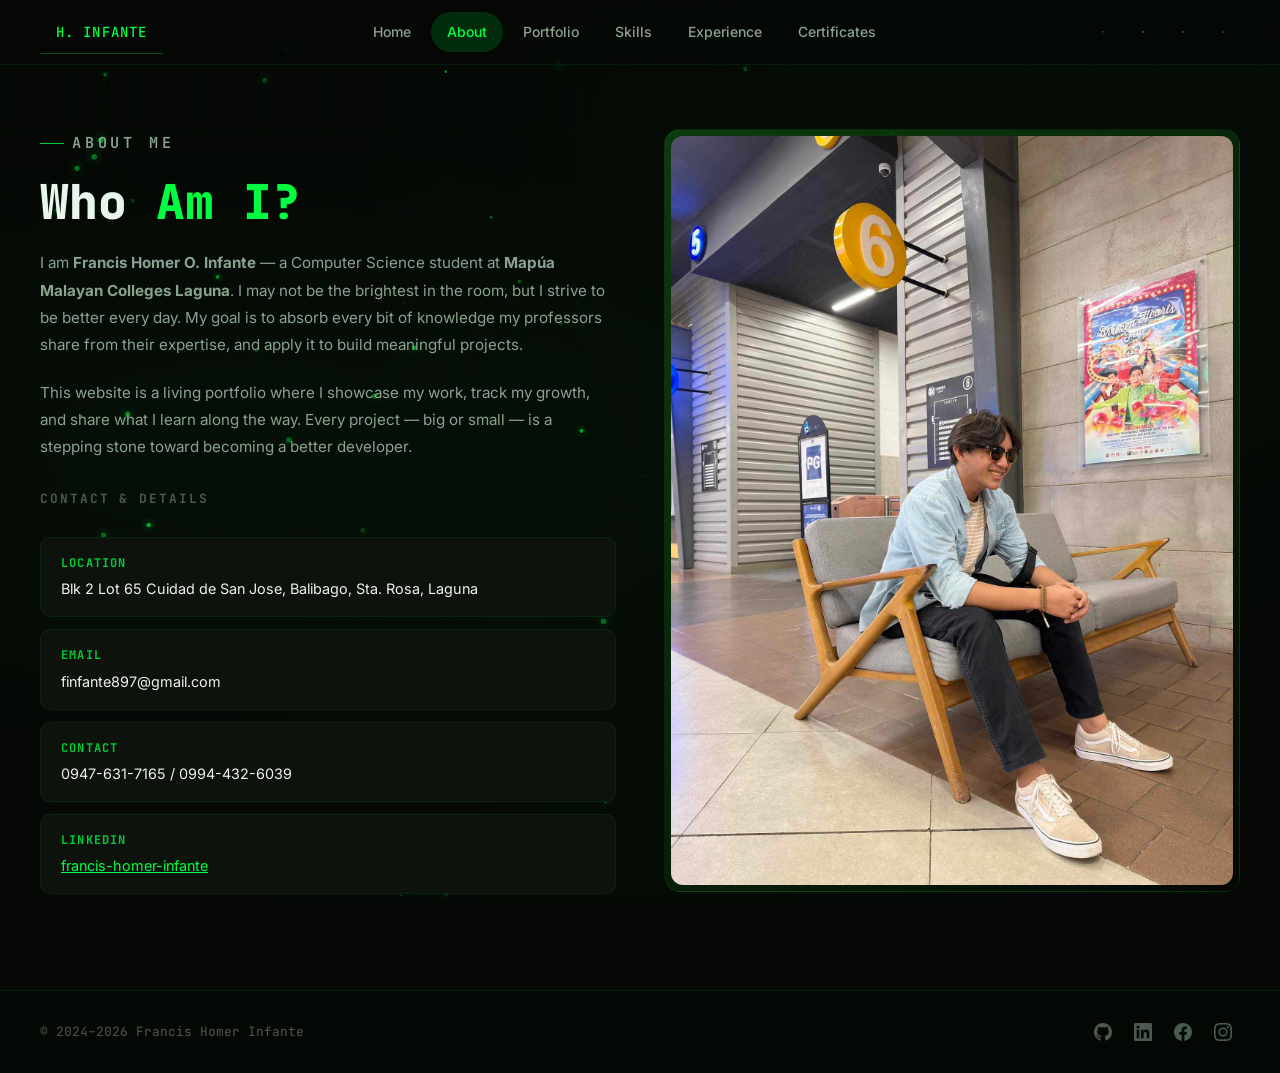
==== about.html @ 4c308d34 "chore: update project data" ====
<!DOCTYPE html>
<html lang="en">
<head>
  <meta charset="utf-8">
  <meta name="viewport" content="width=device-width, initial-scale=1.0">
  <title>About | Homer Infante</title>
  <link rel="stylesheet" href="style.css">
  <link rel="preconnect" href="https://fonts.googleapis.com">
  <link rel="preconnect" href="https://fonts.gstatic.com" crossorigin>
  <link href="https://fonts.googleapis.com/css2?family=Inter:wght@400;500;600;700;800&family=JetBrains+Mono:wght@400;500;600;700;800&display=swap" rel="stylesheet">
</head>
<body class="page-about">
  <header class="site-header">
    <nav class="site-nav" aria-label="Primary">
      <a class="brand" href="index.html">H. Infante</a>
      <ul>
        <li><a href="index.html">Home</a></li>
        <li><a href="about.html" aria-current="page">About</a></li>
        <li><a href="portfolio.html">Portfolio</a></li>
        <li><a href="skills.html">Skills</a></li>
        <li><a href="experience.html">Experience</a></li>
        <li><a href="certificates.html">Certificates</a></li>
      </ul>
      <div class="nav-social">
        <a href="https://github.com/FHOInfante" target="_blank" rel="noopener noreferrer" aria-label="GitHub"><svg viewBox="0 0 24 24" fill="currentColor" width="18" height="18"><path d="M12 0C5.37 0 0 5.37 0 12c0 5.31 3.435 9.795 8.205 11.385.6.105.825-.255.825-.57 0-.285-.015-1.23-.015-2.235-3.015.555-3.795-.735-4.035-1.41-.135-.345-.72-1.41-1.23-1.695-.42-.225-1.02-.78-.015-.795.945-.015 1.62.87 1.845 1.23 1.08 1.815 2.805 1.305 3.495.99.105-.78.42-1.305.765-1.605-2.67-.3-5.46-1.335-5.46-5.925 0-1.305.465-2.385 1.23-3.225-.12-.3-.54-1.53.12-3.18 0 0 1.005-.315 3.3 1.23.96-.27 1.98-.405 3-.405s2.04.135 3 .405c2.295-1.56 3.3-1.23 3.3-1.23.66 1.65.24 2.88.12 3.18.765.84 1.23 1.905 1.23 3.225 0 4.605-2.805 5.625-5.475 5.925.435.375.81 1.095.81 2.22 0 1.605-.015 2.895-.015 3.3 0 .315.225.69.825.57A12.02 12.02 0 0024 12c0-6.63-5.37-12-12-12z"/></svg></a>
        <a href="https://www.linkedin.com/in/francis-homer-infante/" target="_blank" rel="noopener noreferrer" aria-label="LinkedIn"><svg viewBox="0 0 24 24" fill="currentColor" width="18" height="18"><path d="M20.447 20.452h-3.554v-5.569c0-1.328-.027-3.037-1.852-3.037-1.853 0-2.136 1.445-2.136 2.939v5.667H9.351V9h3.414v1.561h.046c.477-.9 1.637-1.85 3.37-1.85 3.601 0 4.267 2.37 4.267 5.455v6.286zM5.337 7.433a2.062 2.062 0 01-2.063-2.065 2.064 2.064 0 112.063 2.065zm1.782 13.019H3.555V9h3.564v11.452zM22.225 0H1.771C.792 0 0 .774 0 1.729v20.542C0 23.227.792 24 1.771 24h20.451C23.2 24 24 23.227 24 22.271V1.729C24 .774 23.2 0 22.222 0h.003z"/></svg></a>
        <a href="https://www.facebook.com/francishomer.infante/" target="_blank" rel="noopener noreferrer" aria-label="Facebook"><svg viewBox="0 0 24 24" fill="currentColor" width="18" height="18"><path d="M24 12.073c0-6.627-5.373-12-12-12s-12 5.373-12 12c0 5.99 4.388 10.954 10.125 11.854v-8.385H7.078v-3.47h3.047V9.43c0-3.007 1.792-4.669 4.533-4.669 1.312 0 2.686.235 2.686.235v2.953H15.83c-1.491 0-1.956.925-1.956 1.874v2.25h3.328l-.532 3.47h-2.796v8.385C19.612 23.027 24 18.062 24 12.073z"/></svg></a>
        <a href="https://www.instagram.com/homaygods/" target="_blank" rel="noopener noreferrer" aria-label="Instagram"><svg viewBox="0 0 24 24" fill="currentColor" width="18" height="18"><path d="M12 2.163c3.204 0 3.584.012 4.85.07 3.252.148 4.771 1.691 4.919 4.919.058 1.265.069 1.645.069 4.849 0 3.205-.012 3.584-.069 4.849-.149 3.225-1.664 4.771-4.919 4.919-1.266.058-1.644.07-4.85.07-3.204 0-3.584-.012-4.849-.07-3.26-.149-4.771-1.699-4.919-4.92-.058-1.265-.07-1.644-.07-4.849 0-3.204.013-3.583.07-4.849.149-3.227 1.664-4.771 4.919-4.919 1.266-.057 1.645-.069 4.849-.069zM12 0C8.741 0 8.333.014 7.053.072 2.695.272.273 2.69.073 7.052.014 8.333 0 8.741 0 12c0 3.259.014 3.668.072 4.948.2 4.358 2.618 6.78 6.98 6.98C8.333 23.986 8.741 24 12 24c3.259 0 3.668-.014 4.948-.072 4.354-.2 6.782-2.618 6.979-6.98.059-1.28.073-1.689.073-4.948 0-3.259-.014-3.667-.072-4.947-.196-4.354-2.617-6.78-6.979-6.98C15.668.014 15.259 0 12 0zm0 5.838a6.162 6.162 0 100 12.324 6.162 6.162 0 000-12.324zM12 16a4 4 0 110-8 4 4 0 010 8zm6.406-11.845a1.44 1.44 0 100 2.881 1.44 1.44 0 000-2.881z"/></svg></a>
      </div>
    </nav>
  </header>

  <main>
    <section class="about-page">
      <div class="about-content">
        <p class="eyebrow">About me</p>
        <h1>Who <span>Am I?</span></h1>
        <p>
          I am <strong>Francis Homer O. Infante</strong> &mdash; a Computer Science student at <strong>Mapúa Malayan Colleges Laguna</strong>. I may not be the brightest in the room, but I strive to be better every day. My goal is to absorb every bit of knowledge my professors share from their expertise, and apply it to build meaningful projects.
        </p>
        <p>
          This website is a living portfolio where I showcase my work, track my growth, and share what I learn along the way. Every project &mdash; big or small &mdash; is a stepping stone toward becoming a better developer.
        </p>

        <h3 style="font-family:var(--font-mono);font-size:0.8rem;text-transform:uppercase;letter-spacing:0.15em;color:var(--text-dim);margin-top:8px;">Contact &amp; Details</h3>
        <div class="about-details">
          <div class="about-detail-item">
            <strong>Location</strong>
            <span>Blk 2 Lot 65 Cuidad de San Jose, Balibago, Sta. Rosa, Laguna</span>
          </div>
          <div class="about-detail-item">
            <strong>Email</strong>
            <span>finfante897@gmail.com</span>
          </div>
          <div class="about-detail-item">
            <strong>Contact</strong>
            <span>0947-631-7165 / 0994-432-6039</span>
          </div>
          <div class="about-detail-item">
            <strong>LinkedIn</strong>
            <span><a href="https://www.linkedin.com/in/francis-homer-infante/" target="_blank" rel="noopener noreferrer" style="color:var(--green-bright);text-decoration:underline;">francis-homer-infante</a></span>
          </div>
        </div>
      </div>
      <div class="about-photo-side">
        <div class="about-photo-frame">
          <img src="website-photos/about-me-pic.jpg" alt="Homer Infante">
        </div>
      </div>
    </section>
  </main>

  <footer>
    <div class="footer-inner">
      <p>&copy; 2024&ndash;2026 Francis Homer Infante</p>
      <div class="footer-links">
        <a href="https://github.com/FHOInfante" target="_blank" rel="noopener noreferrer" aria-label="GitHub"><svg viewBox="0 0 24 24" fill="currentColor" width="18" height="18"><path d="M12 0C5.37 0 0 5.37 0 12c0 5.31 3.435 9.795 8.205 11.385.6.105.825-.255.825-.57 0-.285-.015-1.23-.015-2.235-3.015.555-3.795-.735-4.035-1.41-.135-.345-.72-1.41-1.23-1.695-.42-.225-1.02-.78-.015-.795.945-.015 1.62.87 1.845 1.23 1.08 1.815 2.805 1.305 3.495.99.105-.78.42-1.305.765-1.605-2.67-.3-5.46-1.335-5.46-5.925 0-1.305.465-2.385 1.23-3.225-.12-.3-.54-1.53.12-3.18 0 0 1.005-.315 3.3 1.23.96-.27 1.98-.405 3-.405s2.04.135 3 .405c2.295-1.56 3.3-1.23 3.3-1.23.66 1.65.24 2.88.12 3.18.765.84 1.23 1.905 1.23 3.225 0 4.605-2.805 5.625-5.475 5.925.435.375.81 1.095.81 2.22 0 1.605-.015 2.895-.015 3.3 0 .315.225.69.825.57A12.02 12.02 0 0024 12c0-6.63-5.37-12-12-12z"/></svg></a>
        <a href="https://www.linkedin.com/in/francis-homer-infante/" target="_blank" rel="noopener noreferrer" aria-label="LinkedIn"><svg viewBox="0 0 24 24" fill="currentColor" width="18" height="18"><path d="M20.447 20.452h-3.554v-5.569c0-1.328-.027-3.037-1.852-3.037-1.853 0-2.136 1.445-2.136 2.939v5.667H9.351V9h3.414v1.561h.046c.477-.9 1.637-1.85 3.37-1.85 3.601 0 4.267 2.37 4.267 5.455v6.286zM5.337 7.433a2.062 2.062 0 01-2.063-2.065 2.064 2.064 0 112.063 2.065zm1.782 13.019H3.555V9h3.564v11.452zM22.225 0H1.771C.792 0 0 .774 0 1.729v20.542C0 23.227.792 24 1.771 24h20.451C23.2 24 24 23.227 24 22.271V1.729C24 .774 23.2 0 22.222 0h.003z"/></svg></a>
        <a href="https://www.facebook.com/francishomer.infante/" target="_blank" rel="noopener noreferrer" aria-label="Facebook"><svg viewBox="0 0 24 24" fill="currentColor" width="18" height="18"><path d="M24 12.073c0-6.627-5.373-12-12-12s-12 5.373-12 12c0 5.99 4.388 10.954 10.125 11.854v-8.385H7.078v-3.47h3.047V9.43c0-3.007 1.792-4.669 4.533-4.669 1.312 0 2.686.235 2.686.235v2.953H15.83c-1.491 0-1.956.925-1.956 1.874v2.25h3.328l-.532 3.47h-2.796v8.385C19.612 23.027 24 18.062 24 12.073z"/></svg></a>
        <a href="https://www.instagram.com/homaygods/" target="_blank" rel="noopener noreferrer" aria-label="Instagram"><svg viewBox="0 0 24 24" fill="currentColor" width="18" height="18"><path d="M12 2.163c3.204 0 3.584.012 4.85.07 3.252.148 4.771 1.691 4.919 4.919.058 1.265.069 1.645.069 4.849 0 3.205-.012 3.584-.069 4.849-.149 3.225-1.664 4.771-4.919 4.919-1.266.058-1.644.07-4.85.07-3.204 0-3.584-.012-4.849-.07-3.26-.149-4.771-1.699-4.919-4.92-.058-1.265-.07-1.644-.07-4.849 0-3.204.013-3.583.07-4.849.149-3.227 1.664-4.771 4.919-4.919 1.266-.057 1.645-.069 4.849-.069zM12 0C8.741 0 8.333.014 7.053.072 2.695.272.273 2.69.073 7.052.014 8.333 0 8.741 0 12c0 3.259.014 3.668.072 4.948.2 4.358 2.618 6.98 6.98 6.98C8.333 23.986 8.741 24 12 24c3.259 0 3.668-.014 4.948-.072 4.354-.2 6.782-2.618 6.979-6.98.059-1.28.073-1.689.073-4.948 0-3.259-.014-3.667-.072-4.947-.196-4.354-2.617-6.78-6.979-6.98C15.668.014 15.259 0 12 0zm0 5.838a6.162 6.162 0 100 12.324 6.162 6.162 0 000-12.324zM12 16a4 4 0 110-8 4 4 0 010 8zm6.406-11.845a1.44 1.44 0 100 2.881 1.44 1.44 0 000-2.881z"/></svg></a>
      </div>
    </div>
  </footer>
  <script id="projects-data" type="application/json">{"lastUpdated":"2026-11-21T04:29:38.143Z","featured":[{"name":"HandCursorProject","description":"A computer vision project that tracks hand movements to control the cursor, exploring human-computer interaction through real-time gesture recognition.","language":"Python","tags":["Python","OpenCV","MediaPipe","Computer Vision"],"stars":0,"forks":0,"updatedAt":"2026-07-23T00:00:00Z","url":"https://github.com/FHOInfante/HandCursorProject","isExternal":false},{"name":"TerraPriceMobile","description":"A mobile application that tracks and compares prices across retailers, helping users find the best deals on products they care about.","language":"Python","tags":["Python","Kivy","Mobile","REST API"],"stars":0,"forks":0,"updatedAt":"2026-07-23T00:00:00Z","url":"https://github.com/FHOInfante/TerraPriceMobile","isExternal":false},{"name":"sams","description":"A Student Attendance and Monitoring System built with TypeScript. Tracks student attendance, generates reports, and provides real-time monitoring for classroom management.","language":"TypeScript","tags":["TypeScript","Node.js","Web App","Database"],"stars":2,"forks":0,"updatedAt":"2026-07-21T08:48:54Z","url":"https://github.com/kamachi-dev/sams","isExternal":false},{"name":"Camera-Attendance-App","description":"A facial recognition app for attendance tracking built with Python and OpenCV. Captures camera input to identify students and automatically log attendance into the SAMS system.","language":"Python","tags":["Python","OpenCV","Facial Recognition","Tkinter"],"stars":0,"forks":0,"updatedAt":"2026-07-14T00:00:00Z","url":"https://github.com/FHOInfante/Camera-Attendance-App","isExternal":false},{"name":"Avalia","description":"Avalia is an online cinema ticket booking system that allows users to browse movies, select showtimes, and reserve seats seamlessly. It is designed to provide a convenient and efficient movie booking experience.","language":"CSS","tags":["HTML","CSS","JavaScript","Web App"],"stars":0,"forks":2,"updatedAt":"2026-03-23T05:02:08Z","url":"https://github.com/mvillamante/Avalia","isExternal":true},{"name":"TwitterClone","description":"A Twitter clone called Vespera with a custom gradient-themed design. Features include user registration, login, tweeting, following, timelines, likes, and profiles. Built with HTML, CSS, JavaScript, and Node.js, deployed on Netlify.","language":"JavaScript","tags":["HTML","CSS","JavaScript","Node.js","Netlify"],"stars":0,"forks":1,"updatedAt":"2024-02-10T06:14:11Z","url":"https://github.com/mvillamante/TwitterClone","isExternal":false}],"projects":[{"name":"HandCursorProject","description":"A computer vision project that tracks hand movements to control the cursor, exploring human-computer interaction through real-time gesture recognition.","language":"Python","tags":["Python","OpenCV","MediaPipe","Computer Vision"],"stars":0,"forks":0,"updatedAt":"2026-07-23T00:00:00Z","url":"https://github.com/FHOInfante/HandCursorProject","isExternal":false},{"name":"TerraPriceMobile","description":"A mobile application that tracks and compares prices across retailers, helping users find the best deals on products they care about.","language":"Python","tags":["Python","Kivy","Mobile","REST API"],"stars":0,"forks":0,"updatedAt":"2026-07-23T00:00:00Z","url":"https://github.com/FHOInfante/TerraPriceMobile","isExternal":false},{"name":"sams","description":"A Student Attendance and Monitoring System built with TypeScript. Tracks student attendance, generates reports, and provides real-time monitoring for classroom management.","language":"TypeScript","tags":["TypeScript","Node.js","Web App","Database"],"stars":2,"forks":0,"updatedAt":"2026-07-21T08:48:54Z","url":"https://github.com/kamachi-dev/sams","isExternal":false},{"name":"Camera-Attendance-App","description":"A facial recognition app for attendance tracking built with Python and OpenCV. Captures camera input to identify students and automatically log attendance into the SAMS system.","language":"Python","tags":["Python","OpenCV","Facial Recognition","Tkinter"],"stars":0,"forks":0,"updatedAt":"2026-07-14T00:00:00Z","url":"https://github.com/FHOInfante/Camera-Attendance-App","isExternal":false},{"name":"Avalia","description":"Avalia is an online cinema ticket booking system that allows users to browse movies, select showtimes, and reserve seats seamlessly. It is designed to provide a convenient and efficient movie booking experience.","language":"CSS","tags":["HTML","CSS","JavaScript","Web App"],"stars":0,"forks":2,"updatedAt":"2026-03-23T05:02:08Z","url":"https://github.com/mvillamante/Avalia","isExternal":true},{"name":"TwitterClone","description":"A Twitter clone called Vespera with a custom gradient-themed design. Features include user registration, login, tweeting, following, timelines, likes, and profiles. Built with HTML, CSS, JavaScript, and Node.js, deployed on Netlify.","language":"JavaScript","tags":["HTML","CSS","JavaScript","Node.js","Netlify"],"stars":0,"forks":1,"updatedAt":"2024-02-10T06:14:11Z","url":"https://github.com/mvillamante/TwitterClone","isExternal":false}],"collaborations":[{"name":"Prof. Maria Santos","title":"CS Instructor","text":"Homer is a dedicated and curious learner. He approaches every challenge with determination and always seeks to understand the underlying principles."},{"name":"Juan Dela Cruz","title":"Classmate & Collaborator","text":"I had the pleasure of working with Homer on a group project. His attention to detail and ability to break down complex problems made him an invaluable team member."},{"name":"Engr. Robert Reyes","title":"Project Mentor","text":"Francis demonstrates strong analytical skills and a genuine passion for technology. He consistently goes above and beyond what is required."}],"certificates":[{"title":"Customer Centricity","issuer":"Wadhwani Foundation","description":"Learned customer-focused business strategies and how to build lasting customer relationships.","url":"Certificates/Wadhwani Foundation Certificate - 6a607f859ca40b8cfd703752.pdf","image":"website-photos/certificates/Wadhwani Foundation Certificate - Customer Centricity.jpg"},{"title":"Effective Speaking and Listening Skills","issuer":"Wadhwani Foundation","description":"Developed communication skills for effective verbal and non-verbal workplace interactions.","url":"Certificates/Wadhwani Foundation Certificate - 6a6080af9ca40b8cfd703b88.pdf","image":"website-photos/certificates/Wadhwani Foundation Certificate - Effective Speaking and Listening Skills.jpg"},{"title":"Finance Literacy","issuer":"Wadhwani Foundation","description":"Gained foundational knowledge in personal finance, budgeting, and financial planning.","url":"Certificates/Wadhwani Foundation Certificate - 6a60821b9ca40b8cfd70429e.pdf","image":"website-photos/certificates/Wadhwani Foundation Certificate - Finance Literacy.jpg"},{"title":"Impactful Writing Skills","issuer":"Wadhwani Foundation","description":"Mastered professional writing techniques for clear and persuasive business communication.","url":"Certificates/Wadhwani Foundation Certificate - 6a60dcc59ca40b8cfd71b5c9.pdf","image":"website-photos/certificates/Wadhwani Foundation Certificate - Impactful Writing Skills.jpg"},{"title":"Interpersonal Skills","issuer":"Wadhwani Foundation","description":"Built skills for effective teamwork, conflict resolution, and professional relationship management.","url":"Certificates/Wadhwani Foundation Certificate - 6a60dd899ca40b8cfd71b815.pdf","image":"website-photos/certificates/Wadhwani Foundation Certificate - Interpersonal Skills.jpg"},{"title":"Introduction to Entrepreneurship","issuer":"Wadhwani Foundation","description":"Explored the fundamentals of starting and managing a business venture.","url":"Certificates/Wadhwani Foundation Certificate - 6a60de3d9ca40b8cfd71bae3.pdf","image":"website-photos/certificates/Wadhwani Foundation Certificate - Introduction to Entrepreneurship.jpg"},{"title":"Online Communication and Data Security","issuer":"Wadhwani Foundation","description":"Learned best practices for secure online communication and data protection.","url":"Certificates/Wadhwani Foundation Certificate - 6a60dfdc9ca40b8cfd71bf9d.pdf","image":"website-photos/certificates/Wadhwani Foundation Certificate - Online Communication and Data Security.jpg"},{"title":"Problem Solving and Innovation","issuer":"Wadhwani Foundation","description":"Developed analytical thinking and creative problem-solving approaches for real-world challenges.","url":"Certificates/Wadhwani Foundation Certificate - 6a60e3149ca40b8cfd71c6db.pdf","image":"website-photos/certificates/Wadhwani Foundation Certificate - Problem Solving and Innovation.jpg"},{"title":"Professionalism","issuer":"Wadhwani Foundation","description":"Understood professional conduct, workplace ethics, and career development strategies.","url":"Certificates/Wadhwani Foundation Certificate - 6a61cd6c9ca40b8cfd74b287.pdf","image":"website-photos/certificates/Wadhwani Foundation Certificate - Professionalism.jpg"},{"title":"Self-Management","issuer":"Wadhwani Foundation","description":"Learned time management, goal setting, and personal productivity techniques.","url":"Certificates/Wadhwani Foundation Certificate - 6a61ce649ca40b8cfd74b5a9.pdf","image":"website-photos/certificates/Wadhwani Foundation Certificate - Self-Management.jpg"},{"title":"Self-Presentation","issuer":"Wadhwani Foundation","description":"Mastered personal branding and professional presentation skills for career success.","url":"Certificates/Wadhwani Foundation Certificate - 6a61cf169ca40b8cfd74b939.pdf","image":"website-photos/certificates/Wadhwani Foundation Certificate - Self-Presentation.jpg"},{"title":"Start-up Mindset","issuer":"Wadhwani Foundation","description":"Cultivated an entrepreneurial mindset with focus on innovation and opportunity recognition.","url":"Certificates/Wadhwani Foundation Certificate - 6a61cfd89ca40b8cfd74bf15.pdf","image":"website-photos/certificates/Wadhwani Foundation Certificate - Start-up Mindset.jpg"},{"title":"Work Productivity Tools","issuer":"Wadhwani Foundation","description":"Gained proficiency in modern productivity tools for efficient workplace collaboration.","url":"Certificates/Wadhwani Foundation Certificate - 6a61d0509ca40b8cfd74c211.pdf","image":"website-photos/certificates/Wadhwani Foundation Certificate - Work Productivity Tools.jpg"},{"title":"IBM Machine Learning","issuer":"Coursera","description":"Comprehensive ML course covering regression, classification, clustering, and recommendation systems.","url":"website-photos/certificates/Coursera_IBM_Machine_Learning-page-1.png","image":"website-photos/certificates/Coursera_IBM_Machine_Learning-page-1.png"},{"title":"Machine Learning","issuer":"Coursera","description":"Stanford-based course covering supervised learning, unsupervised learning, and best practices.","url":"website-photos/certificates/Coursera_Machine_Learning-page-1.png","image":"website-photos/certificates/Coursera_Machine_Learning-page-1.png"},{"title":"IBM AI Developer","issuer":"Coursera","description":"Professional certificate covering building and deploying AI applications with IBM tools.","url":"website-photos/certificates/Coursera IBM AI Developer.jpg","image":"website-photos/certificates/Coursera IBM AI Developer.jpg"}],"skills":[{"name":"Python","icon":"https://cdn.jsdelivr.net/gh/devicons/devicon/icons/python/python-original.svg","category":"Languages"},{"name":"JavaScript","icon":"https://cdn.jsdelivr.net/gh/devicons/devicon/icons/javascript/javascript-original.svg","category":"Languages"},{"name":"TypeScript","icon":"https://cdn.jsdelivr.net/gh/devicons/devicon/icons/typescript/typescript-original.svg","category":"Languages"},{"name":"HTML5","icon":"https://cdn.jsdelivr.net/gh/devicons/devicon/icons/html5/html5-original.svg","category":"Languages"},{"name":"CSS3","icon":"https://cdn.jsdelivr.net/gh/devicons/devicon/icons/css3/css3-original.svg","category":"Languages"},{"name":"C#","icon":"https://cdn.jsdelivr.net/gh/devicons/devicon/icons/csharp/csharp-original.svg","category":"Languages"},{"name":"MySQL","icon":"https://cdn.jsdelivr.net/gh/devicons/devicon/icons/mysql/mysql-original.svg","category":"Databases"},{"name":"PostgreSQL","icon":"https://cdn.jsdelivr.net/gh/devicons/devicon/icons/postgresql/postgresql-original.svg","category":"Databases"},{"name":"Git","icon":"https://cdn.jsdelivr.net/gh/devicons/devicon/icons/git/git-original.svg","category":"Tools"},{"name":"VS Code","icon":"https://cdn.jsdelivr.net/gh/devicons/devicon/icons/visualstudio/visualstudio-plain.svg","category":"Tools"},{"name":"Android Studio","icon":"https://cdn.jsdelivr.net/gh/devicons/devicon/icons/android/android-original.svg","category":"Tools"},{"name":"XAMPP","icon":"https://cdn.jsdelivr.net/gh/devicons/devicon/icons/apache/apache-original.svg","category":"Tools"},{"name":"Postman","icon":"https://cdn.jsdelivr.net/gh/devicons/devicon/icons/postman/postman-original.svg","category":"Tools"}]}</script>
  <script src="bg-animation.js"></script>
</body>
</html>
---- style.css ----
:root {
  --bg: #050805;
  --bg-elevated: #0a0e0a;
  --bg-card: #0d120d;
  --bg-surface: #111811;
  --text: #e8f5e9;
  --text-muted: #8ba38e;
  --text-dim: #4a5a4d;
  --green-bright: #00ff41;
  --green-primary: #00cc36;
  --green-mid: #1a8a2a;
  --green-dark: #0d3b0d;
  --green-glow: rgba(0, 255, 65, 0.15);
  --green-glow-strong: rgba(0, 255, 65, 0.3);
  --border: rgba(0, 255, 65, 0.08);
  --border-hover: rgba(0, 255, 65, 0.25);
  --shadow: 0 8px 32px rgba(0, 0, 0, 0.6);
  --shadow-lg: 0 16px 48px rgba(0, 0, 0, 0.8);
  --radius: 16px;
  --radius-sm: 10px;
  --radius-full: 9999px;
  --font-mono: "JetBrains Mono", "Fira Code", "Cascadia Code", "Consolas", monospace;
  --font-sans: "Inter", -apple-system, BlinkMacSystemFont, "Segoe UI", sans-serif;
}

* {
  box-sizing: border-box;
  margin: 0;
  padding: 0;
}

html {
  scroll-behavior: smooth;
}

body {
  min-height: 100vh;
  display: flex;
  flex-direction: column;
  background: var(--bg);
  color: var(--text);
  font-family: var(--font-sans);
  line-height: 1.6;
  background-image:
    radial-gradient(ellipse at 20% 50%, rgba(0, 255, 65, 0.03) 0%, transparent 50%),
    radial-gradient(ellipse at 80% 20%, rgba(0, 255, 65, 0.02) 0%, transparent 50%),
    radial-gradient(ellipse at 50% 80%, rgba(0, 204, 54, 0.02) 0%, transparent 50%);
  background-attachment: fixed;
}

body::before {
  content: "";
  position: fixed;
  inset: 0;
  pointer-events: none;
  background-image:
    linear-gradient(rgba(0, 255, 65, 0.025) 1px, transparent 1px),
    linear-gradient(90deg, rgba(0, 255, 65, 0.02) 1px, transparent 1px);
  background-size: 64px 64px;
  mask-image: linear-gradient(180deg, rgba(0, 0, 0, 0.6), transparent 80%);
}

img {
  display: block;
  max-width: 100%;
  height: auto;
}

a {
  color: inherit;
  text-decoration: none;
}

main {
  width: min(1200px, calc(100% - 32px));
  margin: 0 auto;
  padding: 32px 0 64px;
  flex: 1;
  position: relative;
  z-index: 1;
}

.site-header {
  position: sticky;
  top: 0;
  z-index: 50;
  backdrop-filter: blur(20px) saturate(1.2);
  -webkit-backdrop-filter: blur(20px) saturate(1.2);
  background: rgba(5, 8, 5, 0.8);
  border-bottom: 1px solid var(--border);
}

.site-nav {
  width: min(1200px, calc(100% - 32px));
  margin: 0 auto;
  padding: 0 0;
  display: flex;
  align-items: center;
  justify-content: space-between;
  gap: 24px;
  height: 64px;
}

.brand {
  font-family: var(--font-mono);
  font-weight: 700;
  font-size: 1rem;
  letter-spacing: 0.08em;
  text-transform: uppercase;
  color: var(--green-bright);
  white-space: nowrap;
  position: relative;
}

.brand::after {
  content: "";
  position: absolute;
  bottom: -2px;
  left: 0;
  width: 100%;
  height: 1px;
  background: var(--green-bright);
  opacity: 0.3;
}

.site-nav ul {
  list-style: none;
  display: flex;
  align-items: center;
  gap: 4px;
  margin: 0;
  padding: 0;
  flex-wrap: wrap;
  justify-content: flex-end;
}

.site-nav a {
  display: inline-flex;
  align-items: center;
  justify-content: center;
  min-height: 40px;
  padding: 8px 16px;
  border-radius: var(--radius-full);
  transition: all 200ms ease;
  font-size: 0.875rem;
  font-weight: 500;
}

.site-nav li a {
  background: transparent;
  color: var(--text-muted);
}

.site-nav li a:hover,
.site-nav li a:focus-visible {
  background: var(--green-glow);
  color: var(--green-bright);
}

.site-nav li a[aria-current="page"] {
  color: var(--green-bright);
  background: var(--green-glow);
}

.hero {
  display: grid;
  grid-template-columns: 1fr 1fr;
  gap: 48px;
  align-items: center;
  padding: 48px 0;
  min-height: calc(100vh - 64px - 80px);
}

.hero-content {
  display: grid;
  gap: 20px;
}

.eyebrow {
  font-family: var(--font-mono);
  font-size: 0.75rem;
  letter-spacing: 0.25em;
  text-transform: uppercase;
  color: var(--green-primary);
  font-weight: 600;
  position: relative;
  padding-left: 32px;
}

.eyebrow::before {
  content: "";
  position: absolute;
  left: 0;
  top: 50%;
  width: 24px;
  height: 1px;
  background: var(--green-primary);
}

.hero-title {
  font-family: var(--font-mono);
  font-size: clamp(2.5rem, 6vw, 4.5rem);
  font-weight: 800;
  line-height: 1.05;
  letter-spacing: -0.03em;
}

.hero-title span {
  color: var(--green-bright);
  text-shadow: 0 0 40px var(--green-glow);
}

.hero-sub {
  font-size: 1.1rem;
  color: var(--text-muted);
  line-height: 1.8;
  max-width: 48ch;
}

.hero-actions {
  display: flex;
  gap: 12px;
  flex-wrap: wrap;
  margin-top: 8px;
}

.button {
  display: inline-flex;
  align-items: center;
  justify-content: center;
  gap: 8px;
  min-height: 48px;
  padding: 12px 24px;
  border-radius: var(--radius-full);
  font-family: var(--font-sans);
  font-weight: 600;
  font-size: 0.9rem;
  cursor: pointer;
  transition: all 250ms ease;
  border: none;
}

.button-primary {
  background: var(--green-primary);
  color: var(--bg);
  box-shadow: 0 0 24px var(--green-glow);
}

.button-primary:hover {
  background: var(--green-bright);
  box-shadow: 0 0 40px var(--green-glow-strong);
  transform: translateY(-2px);
}

.button-secondary {
  background: transparent;
  color: var(--text);
  border: 1px solid var(--border);
}

.button-secondary:hover {
  border-color: var(--border-hover);
  background: var(--green-glow);
  transform: translateY(-2px);
}

.button-small {
  min-height: 38px;
  padding: 8px 18px;
  font-size: 0.825rem;
}

.hero-visual {
  display: grid;
  place-items: center;
  position: relative;
}

.profile-frame {
  width: 100%;
  max-width: 380px;
  aspect-ratio: 1;
  border-radius: 50%;
  padding: 6px;
  background: linear-gradient(135deg, var(--green-bright), var(--green-dark));
  box-shadow: 0 0 60px var(--green-glow), 0 0 120px rgba(0, 255, 65, 0.05);
  position: relative;
}

.profile-frame::after {
  content: "";
  position: absolute;
  inset: -2px;
  border-radius: 50%;
  background: conic-gradient(from 0deg, transparent, var(--green-glow), transparent 60%, var(--green-glow) 80%, transparent);
  opacity: 0.5;
  animation: spin 8s linear infinite;
  z-index: -1;
}

@keyframes spin {
  to { transform: rotate(360deg); }
}

.profile-frame img {
  width: 100%;
  height: 100%;
  object-fit: cover;
  border-radius: 50%;
}

.hero-stats {
  display: grid;
  grid-template-columns: repeat(3, 1fr);
  gap: 12px;
  margin-top: 12px;
}

.stat-item {
  padding: 16px;
  border-radius: var(--radius-sm);
  background: var(--bg-card);
  border: 1px solid var(--border);
  transition: all 250ms ease;
}

.stat-item:hover {
  border-color: var(--border-hover);
  background: var(--bg-surface);
}

.stat-item strong {
  display: block;
  font-family: var(--font-mono);
  font-size: 1.25rem;
  color: var(--green-bright);
  font-weight: 700;
}

.stat-item span {
  font-size: 0.8rem;
  color: var(--text-dim);
  margin-top: 4px;
  display: block;
}

.section {
  padding: 64px 0;
}

.section-header {
  display: flex;
  justify-content: space-between;
  align-items: flex-end;
  gap: 16px;
  margin-bottom: 32px;
}

.section-header h2 {
  font-family: var(--font-mono);
  font-size: clamp(1.5rem, 3vw, 2rem);
  font-weight: 700;
  color: var(--text);
  position: relative;
  padding-bottom: 8px;
}

.section-header h2::after {
  content: "";
  position: absolute;
  bottom: 0;
  left: 0;
  width: 40px;
  height: 2px;
  background: var(--green-primary);
}

.section-header p {
  color: var(--text-muted);
  max-width: 48ch;
  font-size: 0.9rem;
}

.project-grid {
  display: grid;
  grid-template-columns: repeat(auto-fill, minmax(340px, 1fr));
  gap: 20px;
}

.project-card {
  border-radius: var(--radius);
  background: var(--bg-card);
  border: 1px solid var(--border);
  overflow: hidden;
  transition: all 300ms ease;
  display: flex;
  flex-direction: column;
}

.project-card:hover {
  border-color: var(--border-hover);
  transform: translateY(-4px);
  box-shadow: 0 8px 32px rgba(0, 0, 0, 0.4), 0 0 20px var(--green-glow);
}

.project-card-body {
  padding: 20px;
  display: grid;
  gap: 10px;
  flex: 1;
  align-content: start;
}

.project-card-body h3 {
  font-family: var(--font-mono);
  font-size: 1.1rem;
  font-weight: 700;
  color: var(--text);
}

.project-card-body p {
  font-size: 0.875rem;
  color: var(--text-muted);
  line-height: 1.7;
}

.project-card-footer {
  display: flex;
  gap: 16px;
  font-size: 0.75rem;
  color: var(--text-dim);
  font-family: var(--font-mono);
  margin-top: auto;
  padding-top: 12px;
  border-top: 1px solid var(--border);
}

.project-card-footer {
  padding: 12px 20px;
  border-top: 1px solid var(--border);
  display: flex;
  gap: 8px;
}

.highlight-grid {
  display: grid;
  grid-template-columns: repeat(auto-fit, minmax(280px, 1fr));
  gap: 20px;
}

.highlight-card {
  padding: 28px;
  border-radius: var(--radius);
  background: var(--bg-card);
  border: 1px solid var(--border);
  transition: all 300ms ease;
}

.highlight-card:hover {
  border-color: var(--border-hover);
  background: var(--bg-surface);
}

.highlight-card .icon {
  font-family: var(--font-mono);
  font-size: 1.5rem;
  color: var(--green-bright);
  margin-bottom: 12px;
}

.highlight-card h3 {
  font-family: var(--font-mono);
  font-size: 1rem;
  font-weight: 700;
  margin-bottom: 8px;
}

.highlight-card p {
  font-size: 0.875rem;
  color: var(--text-muted);
  line-height: 1.7;
}

.about-page {
  display: grid;
  grid-template-columns: 1fr 1fr;
  gap: 48px;
  align-items: start;
  padding: 32px 0;
}

.about-content {
  display: grid;
  gap: 20px;
}

.about-content h1 {
  font-family: var(--font-mono);
  font-size: clamp(2rem, 4vw, 3rem);
  font-weight: 800;
  line-height: 1.1;
}

.about-content h1 span {
  color: var(--green-bright);
}

.about-content p {
  color: var(--text-muted);
  line-height: 1.8;
  font-size: 0.95rem;
}

.about-details {
  display: grid;
  gap: 12px;
  margin-top: 8px;
}

.about-detail-item {
  display: grid;
  gap: 4px;
  padding: 16px 20px;
  border-radius: var(--radius-sm);
  background: var(--bg-card);
  border: 1px solid var(--border);
}

.about-detail-item strong {
  font-family: var(--font-mono);
  font-size: 0.75rem;
  text-transform: uppercase;
  letter-spacing: 0.1em;
  color: var(--green-primary);
}

.about-detail-item span {
  color: var(--text);
  font-size: 0.9rem;
}

.about-photo-side {
  position: sticky;
  top: 96px;
}

.about-photo-frame {
  border-radius: var(--radius);
  padding: 6px;
  background: linear-gradient(135deg, var(--green-dark), transparent);
  border: 1px solid var(--border);
}

.about-photo-frame img {
  border-radius: calc(var(--radius) - 4px);
  width: 100%;
}

.portfolio-page {
  padding: 32px 0;
}

.portfolio-header {
  margin-bottom: 40px;
}

.portfolio-header .eyebrow {
  margin-bottom: 12px;
}

.portfolio-header h1 {
  font-family: var(--font-mono);
  font-size: clamp(2rem, 4vw, 3rem);
  font-weight: 800;
  line-height: 1.1;
  margin-bottom: 12px;
}

.portfolio-header h1 span {
  color: var(--green-bright);
}

.portfolio-header p {
  color: var(--text-muted);
  max-width: 56ch;
  font-size: 0.95rem;
  line-height: 1.8;
}

.repo-loading {
  text-align: center;
  padding: 64px 0;
  color: var(--text-muted);
  font-family: var(--font-mono);
  font-size: 0.85rem;
}

.repo-loading .spinner {
  display: inline-block;
  width: 24px;
  height: 24px;
  border: 2px solid var(--border);
  border-top-color: var(--green-bright);
  border-radius: 50%;
  animation: spin 0.8s linear infinite;
  margin-bottom: 12px;
}

.repo-error {
  text-align: center;
  padding: 48px 0;
  color: var(--text-muted);
  font-family: var(--font-mono);
  font-size: 0.85rem;
}

.repo-error svg {
  margin-bottom: 12px;
  opacity: 0.5;
}

.filter-bar {
  display: flex;
  gap: 8px;
  flex-wrap: wrap;
  margin-bottom: 24px;
}

.filter-btn {
  padding: 6px 16px;
  border-radius: var(--radius-full);
  background: transparent;
  border: 1px solid var(--border);
  color: var(--text-muted);
  font-family: var(--font-mono);
  font-size: 0.75rem;
  cursor: pointer;
  transition: all 200ms ease;
}

.filter-btn:hover {
  border-color: var(--border-hover);
  color: var(--text);
}

.filter-btn.active {
  background: var(--green-glow);
  border-color: var(--green-primary);
  color: var(--green-bright);
  box-shadow: 0 0 16px var(--green-glow);
}

/* ---- Card entrance animation ---- */
@keyframes cardFadeIn {
  from {
    opacity: 0;
    transform: translateY(24px);
  }
  to {
    opacity: 1;
    transform: translateY(0);
  }
}

.project-grid .project-card {
  animation: cardFadeIn 500ms ease both;
}

/* ---- Skills Page ---- */
.skills-page-grid {
  display: grid;
  grid-template-columns: repeat(3, 1fr);
  gap: 32px;
}

.skills-category-title {
  font-family: var(--font-mono);
  font-size: 0.85rem;
  font-weight: 700;
  color: var(--green-bright);
  text-transform: uppercase;
  letter-spacing: 0.1em;
  margin-bottom: 12px;
  padding-bottom: 6px;
  border-bottom: 1px solid var(--border);
}

.skills-grid {
  display: grid;
  grid-template-columns: repeat(auto-fit, minmax(90px, 1fr));
  gap: 10px;
}

.skill-card {
  padding: 14px 8px;
  border-radius: var(--radius-sm);
  background: var(--bg-card);
  border: 1px solid var(--border);
  text-align: center;
  transition: all 300ms ease;
}

.skill-card:hover {
  border-color: var(--border-hover);
  background: var(--bg-surface);
  transform: translateY(-2px);
  box-shadow: 0 6px 20px rgba(0, 0, 0, 0.3);
}

.skill-icon {
  width: 32px;
  height: 32px;
  margin: 0 auto 6px;
  display: flex;
  align-items: center;
  justify-content: center;
}

.skill-icon img {
  width: 100%;
  height: 100%;
  object-fit: contain;
  filter: drop-shadow(0 0 4px var(--green-glow));
  transition: filter 300ms ease;
}

.skill-card:hover .skill-icon img {
  filter: drop-shadow(0 0 8px var(--green-glow-strong));
}

.skill-card h3 {
  font-family: var(--font-mono);
  font-size: 0.7rem;
  font-weight: 600;
  color: var(--text);
  letter-spacing: 0.03em;
}

/* ---- Recommendations Section ---- */
.recommendations-section {
  padding-top: 16px;
}

.recommendations-section .section-header {
  margin-bottom: 32px;
}

.recommendations-grid {
  display: grid;
  grid-template-columns: repeat(auto-fill, minmax(300px, 1fr));
  gap: 20px;
  margin-bottom: 40px;
}

.recommendation-card {
  padding: 24px;
  border-radius: var(--radius);
  background: var(--bg-card);
  border: 1px solid var(--border);
  transition: all 300ms ease;
}

.recommendation-card:hover {
  border-color: var(--border-hover);
  background: var(--bg-surface);
  transform: translateY(-2px);
  box-shadow: 0 4px 20px rgba(0, 0, 0, 0.3);
}

.recommendation-text {
  font-size: 0.875rem;
  color: var(--text-muted);
  line-height: 1.7;
  font-style: italic;
  margin-bottom: 12px;
}

.recommendation-text::before {
  content: "\201C";
  color: var(--green-primary);
  font-size: 1.2rem;
  font-family: var(--font-mono);
  margin-right: 2px;
}

.recommendation-text::after {
  content: "\201D";
  color: var(--green-primary);
  font-size: 1.2rem;
  font-family: var(--font-mono);
  margin-left: 2px;
}

.recommendation-author {
  font-size: 0.8rem;
  color: var(--text-dim);
  font-family: var(--font-mono);
}

/* ---- Certifications Section ---- */
.certifications-section .section-header {
  flex-direction: column;
  align-items: center;
  text-align: center;
  gap: 4px;
  margin-bottom: 20px;
}

.cert-carousel-wrapper {
  display: grid;
  grid-template-columns: 48px 1fr 48px;
  gap: 12px;
  align-items: center;
}

.cert-carousel {
  overflow: hidden;
}

.cert-carousel-track {
  display: flex;
  gap: 16px;
  transition: transform 0.4s ease;
}

.cert-carousel-btn {
  width: 44px;
  height: 44px;
  border-radius: 50%;
  border: 1px solid var(--border);
  background: var(--bg-card);
  color: var(--text);
  cursor: pointer;
  display: flex;
  align-items: center;
  justify-content: center;
  transition: all 200ms ease;
  justify-self: center;
}

.cert-carousel-btn:hover {
  border-color: var(--green-bright);
  color: var(--green-bright);
  background: var(--green-dark);
}

.cert-dots {
  display: flex;
  justify-content: center;
  gap: 8px;
  margin-top: 20px;
}

.cert-dot {
  width: 10px;
  height: 10px;
  border-radius: 50%;
  border: 1px solid var(--border);
  background: var(--bg-card);
  cursor: pointer;
  transition: all 200ms ease;
}

.cert-dot.active {
  background: var(--green-bright);
  border-color: var(--green-bright);
  box-shadow: 0 0 8px var(--green-glow);
}

.cert-card {
  display: flex;
  flex-direction: column;
  border-radius: var(--radius);
  background: var(--bg-card);
  border: 1px solid var(--border);
  overflow: hidden;
  transition: all 300ms ease;
  text-decoration: none;
  color: inherit;
  cursor: pointer;
  flex: 0 0 calc((100% - 32px) / 3);
}

.cert-card:hover {
  border-color: var(--border-hover);
  background: var(--bg-surface);
  transform: translateY(-3px);
  box-shadow: 0 8px 32px rgba(0, 0, 0, 0.4), 0 0 20px var(--green-glow);
}

.cert-img {
  width: 100%;
  height: 180px;
  object-fit: cover;
  background: var(--bg-surface);
  border-bottom: 1px solid var(--border);
}

.cert-body {
  padding: 18px 20px;
  display: grid;
  gap: 6px;
}

.cert-body h3 {
  font-family: var(--font-mono);
  font-size: 0.95rem;
  font-weight: 700;
  color: var(--text);
}

.cert-issuer {
  font-size: 0.8rem;
  color: var(--green-primary);
  font-family: var(--font-mono);
}

.cert-desc {
  font-size: 0.8rem;
  color: var(--text-dim);
  line-height: 1.5;
}

.cert-lightbox {
  position: fixed;
  inset: 0;
  z-index: 1000;
  display: flex;
  align-items: center;
  justify-content: center;
  opacity: 0;
  visibility: hidden;
  transition: opacity 300ms ease, visibility 300ms ease;
}

.cert-lightbox.open {
  opacity: 1;
  visibility: visible;
}

.cert-lightbox-backdrop {
  position: absolute;
  inset: 0;
  background: rgba(0, 0, 0, 0.85);
  backdrop-filter: blur(8px);
}

.cert-lightbox-content {
  position: relative;
  max-width: 90vw;
  max-height: 90vh;
  display: flex;
  flex-direction: column;
  align-items: center;
  gap: 16px;
  transform: scale(0.85);
  transition: transform 350ms cubic-bezier(0.34, 1.56, 0.64, 1);
}

.cert-lightbox.open .cert-lightbox-content {
  transform: scale(1);
}

.cert-lightbox-img {
  max-width: 100%;
  max-height: 70vh;
  border-radius: var(--radius);
  border: 1px solid var(--border);
  box-shadow: 0 16px 64px rgba(0, 0, 0, 0.6), 0 0 40px var(--green-glow);
}

.cert-lightbox-close {
  position: absolute;
  top: -12px;
  right: -12px;
  width: 40px;
  height: 40px;
  border-radius: 50%;
  border: 1px solid var(--border);
  background: var(--bg-card);
  color: var(--text);
  font-size: 1.4rem;
  cursor: pointer;
  display: flex;
  align-items: center;
  justify-content: center;
  transition: all 200ms ease;
  z-index: 10;
}

.cert-lightbox-close:hover {
  border-color: var(--green-bright);
  color: var(--green-bright);
  background: var(--green-dark);
}

.cert-lightbox-caption {
  font-family: var(--font-mono);
  font-size: 1rem;
  font-weight: 600;
  color: var(--text);
  text-align: center;
}

.cert-lightbox-link {
  font-family: var(--font-mono);
  font-size: 0.85rem;
  color: var(--green-primary);
  text-decoration: none;
  transition: color 200ms ease;
}

.cert-lightbox-link:hover {
  color: var(--green-bright);
}

.recommendation-form {
  padding: 32px;
  border-radius: var(--radius);
  background: var(--bg-card);
  border: 1px solid var(--border);
}

.recommendation-form h3 {
  font-family: var(--font-mono);
  font-size: 1rem;
  font-weight: 700;
  margin-bottom: 16px;
  color: var(--text);
}

.form-input,
.form-textarea {
  width: 100%;
  padding: 12px 16px;
  border-radius: var(--radius-sm);
  background: var(--bg-surface);
  border: 1px solid var(--border);
  color: var(--text);
  font-family: var(--font-sans);
  font-size: 0.9rem;
  transition: border-color 200ms ease, box-shadow 200ms ease;
  margin-bottom: 12px;
}

.form-textarea {
  min-height: 100px;
  resize: vertical;
}

.form-input:focus,
.form-textarea:focus {
  outline: none;
  border-color: var(--green-primary);
  box-shadow: 0 0 16px var(--green-glow);
}

/* ---- Popup Overlay ---- */
.popup-overlay {
  display: none;
  position: fixed;
  inset: 0;
  background: rgba(0, 0, 0, 0.7);
  backdrop-filter: blur(4px);
  z-index: 100;
  align-items: center;
  justify-content: center;
}

.popup-overlay.show {
  display: flex;
  animation: fadeIn 200ms ease;
}

@keyframes fadeIn {
  from { opacity: 0; }
  to { opacity: 1; }
}

.popup-content {
  background: var(--bg-card);
  border: 1px solid var(--border-hover);
  border-radius: var(--radius);
  padding: 40px;
  text-align: center;
  max-width: 400px;
  width: 90%;
  box-shadow: 0 0 60px var(--green-glow), var(--shadow-lg);
  animation: popIn 300ms ease;
}

@keyframes popIn {
  from {
    transform: scale(0.9) translateY(10px);
    opacity: 0;
  }
  to {
    transform: scale(1) translateY(0);
    opacity: 1;
  }
}

.popup-content p {
  font-family: var(--font-mono);
  font-size: 1rem;
  color: var(--green-bright);
  margin-bottom: 20px;
}

footer {
  margin-top: auto;
  border-top: 1px solid var(--border);
  background: rgba(5, 8, 5, 0.9);
}

.footer-inner {
  width: min(1200px, calc(100% - 32px));
  margin: 0 auto;
  padding: 24px 0;
  display: flex;
  justify-content: space-between;
  align-items: center;
  gap: 16px;
  flex-wrap: wrap;
}

.footer-inner p {
  color: var(--text-dim);
  font-size: 0.8rem;
  font-family: var(--font-mono);
}

.footer-links {
  display: flex;
  align-items: center;
  gap: 6px;
}

.footer-links a {
  display: flex;
  align-items: center;
  justify-content: center;
  width: 34px;
  height: 34px;
  border-radius: 6px;
  color: var(--text-dim);
  transition: color 180ms ease, background 180ms ease;
}

.footer-links a:hover {
  color: var(--green-bright);
  background: rgba(57, 255, 20, 0.08);
}

/* ── Nav Social Icons ─────────────────────────────── */

.nav-social {
  display: flex;
  align-items: center;
  gap: 6px;
}

.nav-social a {
  display: flex;
  align-items: center;
  justify-content: center;
  width: 34px;
  height: 34px;
  border-radius: 6px;
  color: var(--text-dim);
  transition: color 180ms ease, background 180ms ease;
}

.nav-social a:hover {
  color: var(--green-bright);
  background: rgba(57, 255, 20, 0.08);
}

/* ── Experience Page ───────────────────────────────── */

.exp-header-card {
  background: var(--bg-card);
  border: 1px solid var(--border);
  border-radius: 12px;
  padding: 28px 32px;
  margin-bottom: 48px;
}

.exp-company-logo {
  margin-bottom: 20px;
  text-align: center;
}

.exp-company-logo img {
  height: 40px;
  width: auto;
  object-fit: contain;
  filter: invert(1) brightness(1.2);
  opacity: 0.8;
  transition: opacity 200ms ease, filter 200ms ease;
}

.exp-company-logo img:hover {
  opacity: 1;
  filter: invert(1) brightness(1.4);
}

.exp-header-info {
  display: flex;
  justify-content: space-between;
  align-items: flex-start;
  gap: 16px;
  flex-wrap: wrap;
  margin-bottom: 12px;
}

.exp-header-right {
  text-align: right;
}

.exp-hours {
  font-family: var(--font-mono);
  font-size: 0.75rem;
  color: var(--text-dim);
  margin: 4px 0 0 0;
}

.exp-details-grid {
  display: grid;
  grid-template-columns: repeat(3, 1fr);
  gap: 16px;
  margin-bottom: 48px;
}

.exp-detail-card {
  background: var(--bg-card);
  border: 1px solid var(--border);
  border-radius: 12px;
  padding: 24px;
}

.exp-detail-label {
  font-family: var(--font-mono);
  font-size: 0.75rem;
  font-weight: 700;
  color: var(--green-bright);
  text-transform: uppercase;
  letter-spacing: 0.1em;
  margin: 0 0 12px 0;
  padding-bottom: 8px;
  border-bottom: 1px solid var(--border);
}

.exp-detail-card p {
  font-size: 0.88rem;
  color: var(--text-muted);
  line-height: 1.7;
  margin: 0;
}

.exp-system-section {
  background: var(--bg-card);
  border: 1px solid var(--border);
  border-radius: 12px;
  padding: 28px 32px;
  margin-bottom: 48px;
}

.section-heading {
  font-family: var(--font-mono);
  font-size: 1.2rem;
  font-weight: 700;
  color: var(--text);
  margin: 0 0 12px 0;
}

.exp-system-note {
  font-size: 0.82rem;
  color: var(--text-dim);
  font-style: italic;
  margin: 0 0 24px 0;
}

.exp-flow {
  display: flex;
  align-items: center;
  justify-content: space-between;
  gap: 8px;
  flex-wrap: wrap;
}

.exp-flow-step {
  display: flex;
  flex-direction: column;
  align-items: center;
  gap: 8px;
  text-align: center;
  flex: 1;
  min-width: 80px;
}

.exp-flow-icon {
  width: 48px;
  height: 48px;
  border-radius: 50%;
  background: rgba(57, 255, 20, 0.08);
  border: 1px solid var(--border-hover);
  display: grid;
  place-items: center;
  color: var(--green-bright);
}

.exp-flow-step span {
  font-family: var(--font-mono);
  font-size: 0.7rem;
  color: var(--text-muted);
  line-height: 1.3;
}

.exp-flow-arrow {
  font-size: 1.2rem;
  color: var(--green-dim);
  flex-shrink: 0;
}

.exp-section {
  margin-bottom: 48px;
}

.exp-contrib-list {
  list-style: none;
  padding: 0;
  margin: 0;
  display: grid;
  gap: 12px;
}

.exp-contrib-list li {
  position: relative;
  padding-left: 20px;
  font-size: 0.88rem;
  color: var(--text-muted);
  line-height: 1.7;
}

.exp-contrib-list li::before {
  content: '\203A';
  position: absolute;
  left: 0;
  color: var(--green-bright);
  font-weight: 700;
  font-family: var(--font-mono);
}

.exp-contrib-list li strong {
  color: var(--text);
}

.exp-tech-stack {
  display: flex;
  flex-wrap: wrap;
  gap: 10px;
}

.exp-tech-item {
  font-family: var(--font-mono);
  font-size: 0.78rem;
  padding: 6px 14px;
  border-radius: 6px;
  background: rgba(57, 255, 20, 0.07);
  color: var(--green-dim);
  border: 1px solid var(--border);
}

.exp-learnings-text {
  font-size: 0.92rem;
  color: var(--text-muted);
  line-height: 1.8;
  margin: 0;
  max-width: 820px;
}

.exp-header-info h2 {
  font-family: var(--font-heading);
  font-size: 1.4rem;
  font-weight: 700;
  color: var(--green-bright);
  margin: 0 0 4px 0;
}

.exp-company {
  font-family: var(--font-mono);
  font-size: 0.82rem;
  color: var(--text-muted);
  margin: 0;
}

.exp-dot {
  margin: 0 6px;
  opacity: 0.5;
}

.exp-duration {
  font-family: var(--font-mono);
  font-size: 0.78rem;
  color: var(--green-dim);
  white-space: nowrap;
  margin: 0;
}

.exp-summary {
  font-size: 0.92rem;
  color: var(--text-muted);
  line-height: 1.6;
  margin-bottom: 16px;
}

.exp-tags {
  display: flex;
  flex-wrap: wrap;
  gap: 8px;
}

.exp-tags span {
  font-family: var(--font-mono);
  font-size: 0.7rem;
  padding: 4px 10px;
  border-radius: 6px;
  background: rgba(57, 255, 20, 0.07);
  color: var(--green-dim);
  border: 1px solid var(--border);
}

/* ── Timeline ─────────────────────────────────────── */

.timeline {
  position: relative;
  padding-left: 28px;
  margin: 0 auto;
  max-width: 820px;
}

.timeline::before {
  content: '';
  position: absolute;
  left: 7px;
  top: 0;
  bottom: 0;
  width: 2px;
  background: var(--border);
}

.timeline-item {
  position: relative;
  margin-bottom: 32px;
}

.timeline-item:last-child {
  margin-bottom: 0;
}

.timeline-marker {
  position: absolute;
  left: -28px;
  top: 6px;
  width: 16px;
  height: 16px;
  border-radius: 50%;
  background: var(--green-bright);
  border: 3px solid var(--bg);
  z-index: 1;
  box-shadow: 0 0 10px rgba(57, 255, 20, 0.3);
}

.timeline-content {
  background: var(--bg-card);
  border: 1px solid var(--border);
  border-radius: 10px;
  padding: 20px 24px;
}

.timeline-content h3 {
  font-family: var(--font-heading);
  font-size: 1rem;
  font-weight: 700;
  color: var(--green-bright);
  margin: 0 0 4px 0;
}

.timeline-highlight {
  font-family: var(--font-mono);
  font-size: 0.78rem;
  color: var(--text-muted);
  margin: 0 0 12px 0;
}

.timeline-content ul {
  list-style: none;
  padding: 0;
  margin: 0;
}

.timeline-content li {
  position: relative;
  padding-left: 16px;
  margin-bottom: 8px;
  font-size: 0.88rem;
  color: var(--text-muted);
  line-height: 1.55;
}

.timeline-content li:last-child {
  margin-bottom: 0;
}

.timeline-content li::before {
  content: '›';
  position: absolute;
  left: 0;
  top: 0;
  color: var(--green-dim);
  font-weight: 700;
  font-family: var(--font-mono);
}

/* ── Experience Preview (Home) ─────────────────────── */

.exp-preview-card {
  background: var(--bg-card);
  border: 1px solid var(--border);
  border-radius: 12px;
  padding: 28px 32px;
  display: flex;
  justify-content: space-between;
  align-items: center;
  gap: 24px;
  flex-wrap: wrap;
}

.exp-preview-info h3 {
  font-family: var(--font-heading);
  font-size: 1.2rem;
  font-weight: 700;
  color: var(--green-bright);
  margin: 0 0 4px 0;
}

.exp-preview-company {
  font-family: var(--font-mono);
  font-size: 0.8rem;
  color: var(--text-muted);
  margin: 0 0 10px 0;
}

.exp-preview-desc {
  font-size: 0.9rem;
  color: var(--text-muted);
  line-height: 1.6;
  margin-bottom: 14px;
}

.exp-preview-highlights {
  display: flex;
  flex-wrap: wrap;
  gap: 8px;
}

.exp-preview-highlights span {
  font-family: var(--font-mono);
  font-size: 0.7rem;
  padding: 4px 10px;
  border-radius: 6px;
  background: rgba(57, 255, 20, 0.07);
  color: var(--green-dim);
  border: 1px solid var(--border);
}

/* ── Media Queries ─────────────────────────────────── */

@media only screen and (max-width: 900px) {
  .hero {
    grid-template-columns: 1fr;
    gap: 32px;
    padding: 32px 0;
    min-height: auto;
  }

  .hero-visual {
    order: -1;
  }

  .profile-frame {
    max-width: 240px;
  }

  .hero-stats {
    grid-template-columns: repeat(3, 1fr);
  }

  .about-page {
    grid-template-columns: 1fr;
    gap: 32px;
  }

  .about-photo-side {
    position: static;
  }

  .project-grid {
    grid-template-columns: 1fr;
  }

  .site-nav {
    height: auto;
    padding: 12px 0;
    flex-direction: column;
    align-items: flex-start;
  }

  .site-nav ul {
    justify-content: flex-start;
  }

  .section-header {
    flex-direction: column;
    align-items: flex-start;
  }

  .highlight-grid {
    grid-template-columns: 1fr;
  }

  .cert-carousel-wrapper {
    grid-template-columns: 40px 1fr 40px;
    gap: 8px;
  }

  .cert-card {
    flex: 0 0 calc((100% - 16px) / 2);
  }

  .skills-page-grid {
    grid-template-columns: repeat(2, 1fr);
  }

  .exp-header-info {
    flex-direction: column;
    gap: 8px;
  }

  .exp-header-right {
    text-align: left;
  }

  .exp-details-grid {
    grid-template-columns: 1fr;
  }

  .exp-flow {
    flex-direction: column;
    gap: 4px;
  }

  .exp-flow-arrow {
    transform: rotate(90deg);
  }

  .exp-preview-card {
    flex-direction: column;
    align-items: flex-start;
  }
}

@media only screen and (max-width: 600px) {
  main {
    width: min(100% - 20px, 1200px);
    padding-top: 20px;
  }

  .hero-stats {
    grid-template-columns: 1fr;
  }

  .hero-title {
    font-size: clamp(1.8rem, 10vw, 2.8rem);
  }

  .portfolio-header h1 {
    font-size: clamp(1.8rem, 10vw, 2.8rem);
  }

  .footer-inner {
    flex-direction: column;
    text-align: center;
  }

  .cert-carousel-wrapper {
    grid-template-columns: 36px 1fr 36px;
    gap: 6px;
  }

  .cert-card {
    flex: 0 0 100%;
  }

  .cert-carousel-btn {
    width: 36px;
    height: 36px;
  }

  .skills-page-grid {
    grid-template-columns: 1fr;
  }

  .site-nav {
    flex-direction: column;
    align-items: flex-start;
  }

  .nav-social {
    padding-left: 12px;
    margin-top: 4px;
  }

  .exp-header-card {
    padding: 20px;
  }

  .timeline {
    padding-left: 20px;
  }

  .timeline-marker {
    left: -20px;
    width: 12px;
    height: 12px;
  }

  .timeline-content {
    padding: 16px;
  }
}
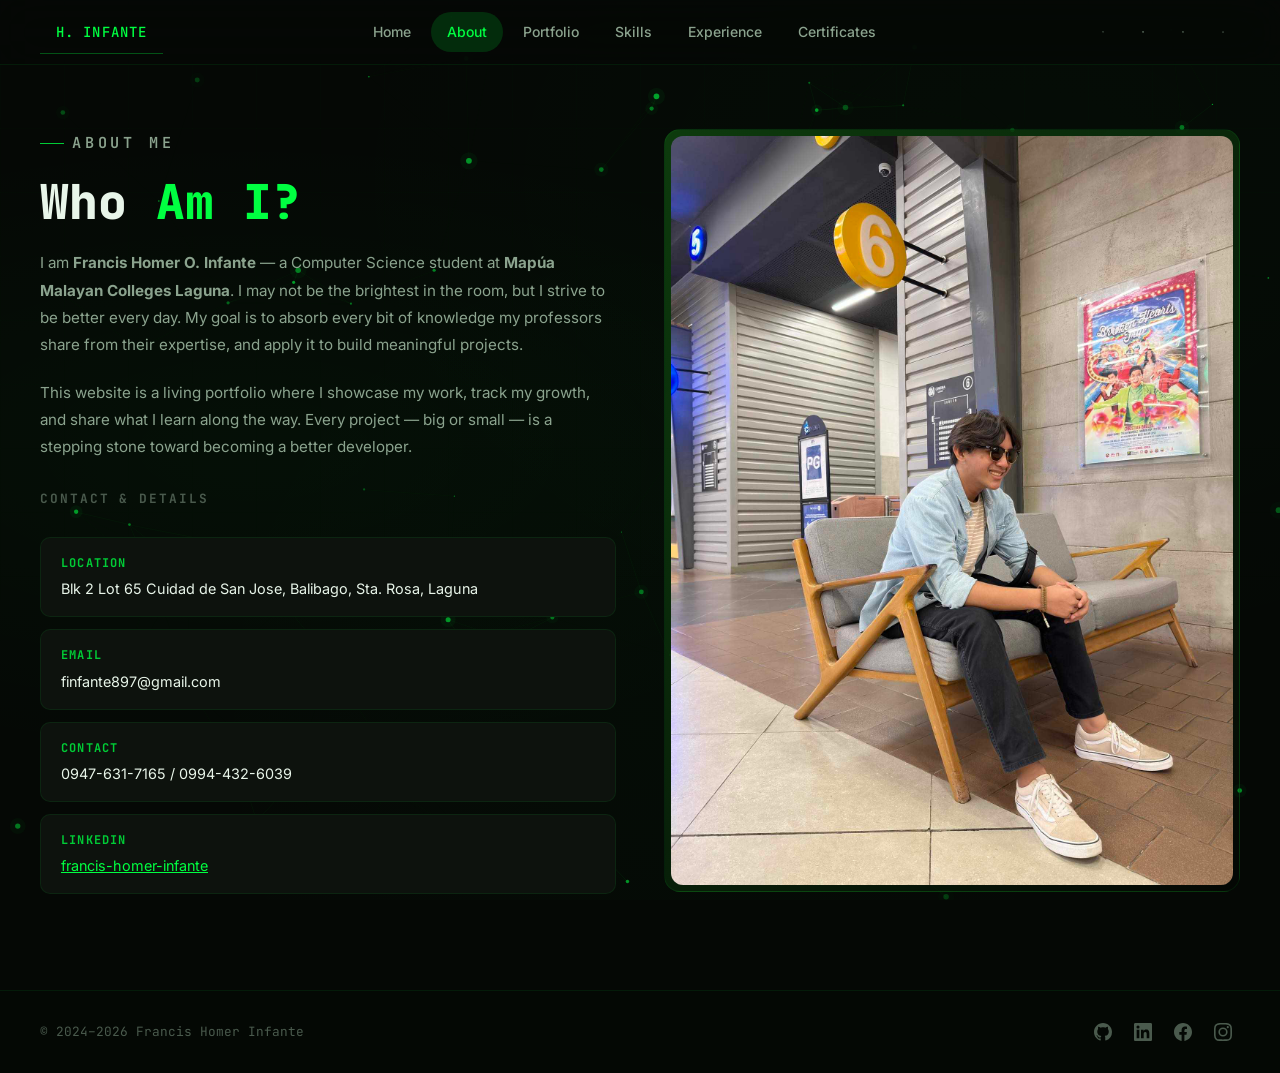
==== commit 8be9ab42: "chore: update project data" ====
--- a/about.html
+++ b/about.html
@@ -81,7 +81,7 @@
       </div>
     </div>
   </footer>
-  <script id="projects-data" type="application/json">{"lastUpdated":"2026-11-21T04:29:38.143Z","featured":[{"name":"HandCursorProject","description":"A computer vision project that tracks hand movements to control the cursor, exploring human-computer interaction through real-time gesture recognition.","language":"Python","tags":["Python","OpenCV","MediaPipe","Computer Vision"],"stars":0,"forks":0,"updatedAt":"2026-07-23T00:00:00Z","url":"https://github.com/FHOInfante/HandCursorProject","isExternal":false},{"name":"TerraPriceMobile","description":"A mobile application that tracks and compares prices across retailers, helping users find the best deals on products they care about.","language":"Python","tags":["Python","Kivy","Mobile","REST API"],"stars":0,"forks":0,"updatedAt":"2026-07-23T00:00:00Z","url":"https://github.com/FHOInfante/TerraPriceMobile","isExternal":false},{"name":"sams","description":"A Student Attendance and Monitoring System built with TypeScript. Tracks student attendance, generates reports, and provides real-time monitoring for classroom management.","language":"TypeScript","tags":["TypeScript","Node.js","Web App","Database"],"stars":2,"forks":0,"updatedAt":"2026-07-21T08:48:54Z","url":"https://github.com/kamachi-dev/sams","isExternal":false},{"name":"Camera-Attendance-App","description":"A facial recognition app for attendance tracking built with Python and OpenCV. Captures camera input to identify students and automatically log attendance into the SAMS system.","language":"Python","tags":["Python","OpenCV","Facial Recognition","Tkinter"],"stars":0,"forks":0,"updatedAt":"2026-07-14T00:00:00Z","url":"https://github.com/FHOInfante/Camera-Attendance-App","isExternal":false},{"name":"Avalia","description":"Avalia is an online cinema ticket booking system that allows users to browse movies, select showtimes, and reserve seats seamlessly. It is designed to provide a convenient and efficient movie booking experience.","language":"CSS","tags":["HTML","CSS","JavaScript","Web App"],"stars":0,"forks":2,"updatedAt":"2026-03-23T05:02:08Z","url":"https://github.com/mvillamante/Avalia","isExternal":true},{"name":"TwitterClone","description":"A Twitter clone called Vespera with a custom gradient-themed design. Features include user registration, login, tweeting, following, timelines, likes, and profiles. Built with HTML, CSS, JavaScript, and Node.js, deployed on Netlify.","language":"JavaScript","tags":["HTML","CSS","JavaScript","Node.js","Netlify"],"stars":0,"forks":1,"updatedAt":"2024-02-10T06:14:11Z","url":"https://github.com/mvillamante/TwitterClone","isExternal":false}],"projects":[{"name":"HandCursorProject","description":"A computer vision project that tracks hand movements to control the cursor, exploring human-computer interaction through real-time gesture recognition.","language":"Python","tags":["Python","OpenCV","MediaPipe","Computer Vision"],"stars":0,"forks":0,"updatedAt":"2026-07-23T00:00:00Z","url":"https://github.com/FHOInfante/HandCursorProject","isExternal":false},{"name":"TerraPriceMobile","description":"A mobile application that tracks and compares prices across retailers, helping users find the best deals on products they care about.","language":"Python","tags":["Python","Kivy","Mobile","REST API"],"stars":0,"forks":0,"updatedAt":"2026-07-23T00:00:00Z","url":"https://github.com/FHOInfante/TerraPriceMobile","isExternal":false},{"name":"sams","description":"A Student Attendance and Monitoring System built with TypeScript. Tracks student attendance, generates reports, and provides real-time monitoring for classroom management.","language":"TypeScript","tags":["TypeScript","Node.js","Web App","Database"],"stars":2,"forks":0,"updatedAt":"2026-07-21T08:48:54Z","url":"https://github.com/kamachi-dev/sams","isExternal":false},{"name":"Camera-Attendance-App","description":"A facial recognition app for attendance tracking built with Python and OpenCV. Captures camera input to identify students and automatically log attendance into the SAMS system.","language":"Python","tags":["Python","OpenCV","Facial Recognition","Tkinter"],"stars":0,"forks":0,"updatedAt":"2026-07-14T00:00:00Z","url":"https://github.com/FHOInfante/Camera-Attendance-App","isExternal":false},{"name":"Avalia","description":"Avalia is an online cinema ticket booking system that allows users to browse movies, select showtimes, and reserve seats seamlessly. It is designed to provide a convenient and efficient movie booking experience.","language":"CSS","tags":["HTML","CSS","JavaScript","Web App"],"stars":0,"forks":2,"updatedAt":"2026-03-23T05:02:08Z","url":"https://github.com/mvillamante/Avalia","isExternal":true},{"name":"TwitterClone","description":"A Twitter clone called Vespera with a custom gradient-themed design. Features include user registration, login, tweeting, following, timelines, likes, and profiles. Built with HTML, CSS, JavaScript, and Node.js, deployed on Netlify.","language":"JavaScript","tags":["HTML","CSS","JavaScript","Node.js","Netlify"],"stars":0,"forks":1,"updatedAt":"2024-02-10T06:14:11Z","url":"https://github.com/mvillamante/TwitterClone","isExternal":false}],"collaborations":[{"name":"Prof. Maria Santos","title":"CS Instructor","text":"Homer is a dedicated and curious learner. He approaches every challenge with determination and always seeks to understand the underlying principles."},{"name":"Juan Dela Cruz","title":"Classmate & Collaborator","text":"I had the pleasure of working with Homer on a group project. His attention to detail and ability to break down complex problems made him an invaluable team member."},{"name":"Engr. Robert Reyes","title":"Project Mentor","text":"Francis demonstrates strong analytical skills and a genuine passion for technology. He consistently goes above and beyond what is required."}],"certificates":[{"title":"Customer Centricity","issuer":"Wadhwani Foundation","description":"Learned customer-focused business strategies and how to build lasting customer relationships.","url":"Certificates/Wadhwani Foundation Certificate - 6a607f859ca40b8cfd703752.pdf","image":"website-photos/certificates/Wadhwani Foundation Certificate - Customer Centricity.jpg"},{"title":"Effective Speaking and Listening Skills","issuer":"Wadhwani Foundation","description":"Developed communication skills for effective verbal and non-verbal workplace interactions.","url":"Certificates/Wadhwani Foundation Certificate - 6a6080af9ca40b8cfd703b88.pdf","image":"website-photos/certificates/Wadhwani Foundation Certificate - Effective Speaking and Listening Skills.jpg"},{"title":"Finance Literacy","issuer":"Wadhwani Foundation","description":"Gained foundational knowledge in personal finance, budgeting, and financial planning.","url":"Certificates/Wadhwani Foundation Certificate - 6a60821b9ca40b8cfd70429e.pdf","image":"website-photos/certificates/Wadhwani Foundation Certificate - Finance Literacy.jpg"},{"title":"Impactful Writing Skills","issuer":"Wadhwani Foundation","description":"Mastered professional writing techniques for clear and persuasive business communication.","url":"Certificates/Wadhwani Foundation Certificate - 6a60dcc59ca40b8cfd71b5c9.pdf","image":"website-photos/certificates/Wadhwani Foundation Certificate - Impactful Writing Skills.jpg"},{"title":"Interpersonal Skills","issuer":"Wadhwani Foundation","description":"Built skills for effective teamwork, conflict resolution, and professional relationship management.","url":"Certificates/Wadhwani Foundation Certificate - 6a60dd899ca40b8cfd71b815.pdf","image":"website-photos/certificates/Wadhwani Foundation Certificate - Interpersonal Skills.jpg"},{"title":"Introduction to Entrepreneurship","issuer":"Wadhwani Foundation","description":"Explored the fundamentals of starting and managing a business venture.","url":"Certificates/Wadhwani Foundation Certificate - 6a60de3d9ca40b8cfd71bae3.pdf","image":"website-photos/certificates/Wadhwani Foundation Certificate - Introduction to Entrepreneurship.jpg"},{"title":"Online Communication and Data Security","issuer":"Wadhwani Foundation","description":"Learned best practices for secure online communication and data protection.","url":"Certificates/Wadhwani Foundation Certificate - 6a60dfdc9ca40b8cfd71bf9d.pdf","image":"website-photos/certificates/Wadhwani Foundation Certificate - Online Communication and Data Security.jpg"},{"title":"Problem Solving and Innovation","issuer":"Wadhwani Foundation","description":"Developed analytical thinking and creative problem-solving approaches for real-world challenges.","url":"Certificates/Wadhwani Foundation Certificate - 6a60e3149ca40b8cfd71c6db.pdf","image":"website-photos/certificates/Wadhwani Foundation Certificate - Problem Solving and Innovation.jpg"},{"title":"Professionalism","issuer":"Wadhwani Foundation","description":"Understood professional conduct, workplace ethics, and career development strategies.","url":"Certificates/Wadhwani Foundation Certificate - 6a61cd6c9ca40b8cfd74b287.pdf","image":"website-photos/certificates/Wadhwani Foundation Certificate - Professionalism.jpg"},{"title":"Self-Management","issuer":"Wadhwani Foundation","description":"Learned time management, goal setting, and personal productivity techniques.","url":"Certificates/Wadhwani Foundation Certificate - 6a61ce649ca40b8cfd74b5a9.pdf","image":"website-photos/certificates/Wadhwani Foundation Certificate - Self-Management.jpg"},{"title":"Self-Presentation","issuer":"Wadhwani Foundation","description":"Mastered personal branding and professional presentation skills for career success.","url":"Certificates/Wadhwani Foundation Certificate - 6a61cf169ca40b8cfd74b939.pdf","image":"website-photos/certificates/Wadhwani Foundation Certificate - Self-Presentation.jpg"},{"title":"Start-up Mindset","issuer":"Wadhwani Foundation","description":"Cultivated an entrepreneurial mindset with focus on innovation and opportunity recognition.","url":"Certificates/Wadhwani Foundation Certificate - 6a61cfd89ca40b8cfd74bf15.pdf","image":"website-photos/certificates/Wadhwani Foundation Certificate - Start-up Mindset.jpg"},{"title":"Work Productivity Tools","issuer":"Wadhwani Foundation","description":"Gained proficiency in modern productivity tools for efficient workplace collaboration.","url":"Certificates/Wadhwani Foundation Certificate - 6a61d0509ca40b8cfd74c211.pdf","image":"website-photos/certificates/Wadhwani Foundation Certificate - Work Productivity Tools.jpg"},{"title":"IBM Machine Learning","issuer":"Coursera","description":"Comprehensive ML course covering regression, classification, clustering, and recommendation systems.","url":"website-photos/certificates/Coursera_IBM_Machine_Learning-page-1.png","image":"website-photos/certificates/Coursera_IBM_Machine_Learning-page-1.png"},{"title":"Machine Learning","issuer":"Coursera","description":"Stanford-based course covering supervised learning, unsupervised learning, and best practices.","url":"website-photos/certificates/Coursera_Machine_Learning-page-1.png","image":"website-photos/certificates/Coursera_Machine_Learning-page-1.png"},{"title":"IBM AI Developer","issuer":"Coursera","description":"Professional certificate covering building and deploying AI applications with IBM tools.","url":"website-photos/certificates/Coursera IBM AI Developer.jpg","image":"website-photos/certificates/Coursera IBM AI Developer.jpg"}],"skills":[{"name":"Python","icon":"https://cdn.jsdelivr.net/gh/devicons/devicon/icons/python/python-original.svg","category":"Languages"},{"name":"JavaScript","icon":"https://cdn.jsdelivr.net/gh/devicons/devicon/icons/javascript/javascript-original.svg","category":"Languages"},{"name":"TypeScript","icon":"https://cdn.jsdelivr.net/gh/devicons/devicon/icons/typescript/typescript-original.svg","category":"Languages"},{"name":"HTML5","icon":"https://cdn.jsdelivr.net/gh/devicons/devicon/icons/html5/html5-original.svg","category":"Languages"},{"name":"CSS3","icon":"https://cdn.jsdelivr.net/gh/devicons/devicon/icons/css3/css3-original.svg","category":"Languages"},{"name":"C#","icon":"https://cdn.jsdelivr.net/gh/devicons/devicon/icons/csharp/csharp-original.svg","category":"Languages"},{"name":"MySQL","icon":"https://cdn.jsdelivr.net/gh/devicons/devicon/icons/mysql/mysql-original.svg","category":"Databases"},{"name":"PostgreSQL","icon":"https://cdn.jsdelivr.net/gh/devicons/devicon/icons/postgresql/postgresql-original.svg","category":"Databases"},{"name":"Git","icon":"https://cdn.jsdelivr.net/gh/devicons/devicon/icons/git/git-original.svg","category":"Tools"},{"name":"VS Code","icon":"https://cdn.jsdelivr.net/gh/devicons/devicon/icons/visualstudio/visualstudio-plain.svg","category":"Tools"},{"name":"Android Studio","icon":"https://cdn.jsdelivr.net/gh/devicons/devicon/icons/android/android-original.svg","category":"Tools"},{"name":"XAMPP","icon":"https://cdn.jsdelivr.net/gh/devicons/devicon/icons/apache/apache-original.svg","category":"Tools"},{"name":"Postman","icon":"https://cdn.jsdelivr.net/gh/devicons/devicon/icons/postman/postman-original.svg","category":"Tools"}]}</script>
+  <script id="projects-data" type="application/json">{"lastUpdated":"2026-11-22T03:43:54.863Z","featured":[{"name":"HandCursorProject","description":"A computer vision project that tracks hand movements to control the cursor, exploring human-computer interaction through real-time gesture recognition.","language":"Python","tags":["Python","OpenCV","MediaPipe","Computer Vision"],"stars":0,"forks":0,"updatedAt":"2026-07-23T00:00:00Z","url":"https://github.com/FHOInfante/HandCursorProject","isExternal":false},{"name":"TerraPriceMobile","description":"A mobile application that tracks and compares prices across retailers, helping users find the best deals on products they care about.","language":"Python","tags":["Python","Kivy","Mobile","REST API"],"stars":0,"forks":0,"updatedAt":"2026-07-23T00:00:00Z","url":"https://github.com/FHOInfante/TerraPriceMobile","isExternal":false},{"name":"sams","description":"A Student Attendance and Monitoring System built with TypeScript. Tracks student attendance, generates reports, and provides real-time monitoring for classroom management.","language":"TypeScript","tags":["TypeScript","Node.js","Web App","Database"],"stars":2,"forks":0,"updatedAt":"2026-07-21T08:48:54Z","url":"https://github.com/kamachi-dev/sams","isExternal":false},{"name":"Camera-Attendance-App","description":"A facial recognition app for attendance tracking built with Python and OpenCV. Captures camera input to identify students and automatically log attendance into the SAMS system.","language":"Python","tags":["Python","OpenCV","Facial Recognition","Tkinter"],"stars":0,"forks":0,"updatedAt":"2026-07-14T00:00:00Z","url":"https://github.com/FHOInfante/Camera-Attendance-App","isExternal":false},{"name":"TwitterClone","description":"A Twitter clone called Vespera with a custom gradient-themed design. Features include user registration, login, tweeting, following, timelines, likes, and profiles. Built with HTML, CSS, JavaScript, and Node.js, deployed on Netlify.","language":"JavaScript","tags":["HTML","CSS","JavaScript","Node.js","Netlify"],"stars":0,"forks":1,"updatedAt":"2024-02-10T06:14:11Z","url":"https://github.com/mvillamante/TwitterClone","isExternal":false}],"projects":[{"name":"HandCursorProject","description":"A computer vision project that tracks hand movements to control the cursor, exploring human-computer interaction through real-time gesture recognition.","language":"Python","tags":["Python","OpenCV","MediaPipe","Computer Vision"],"stars":0,"forks":0,"updatedAt":"2026-07-23T00:00:00Z","url":"https://github.com/FHOInfante/HandCursorProject","isExternal":false},{"name":"TerraPriceMobile","description":"A mobile application that tracks and compares prices across retailers, helping users find the best deals on products they care about.","language":"Python","tags":["Python","Kivy","Mobile","REST API"],"stars":0,"forks":0,"updatedAt":"2026-07-23T00:00:00Z","url":"https://github.com/FHOInfante/TerraPriceMobile","isExternal":false},{"name":"sams","description":"A Student Attendance and Monitoring System built with TypeScript. Tracks student attendance, generates reports, and provides real-time monitoring for classroom management.","language":"TypeScript","tags":["TypeScript","Node.js","Web App","Database"],"stars":2,"forks":0,"updatedAt":"2026-07-21T08:48:54Z","url":"https://github.com/kamachi-dev/sams","isExternal":false},{"name":"Camera-Attendance-App","description":"A facial recognition app for attendance tracking built with Python and OpenCV. Captures camera input to identify students and automatically log attendance into the SAMS system.","language":"Python","tags":["Python","OpenCV","Facial Recognition","Tkinter"],"stars":0,"forks":0,"updatedAt":"2026-07-14T00:00:00Z","url":"https://github.com/FHOInfante/Camera-Attendance-App","isExternal":false},{"name":"TwitterClone","description":"A Twitter clone called Vespera with a custom gradient-themed design. Features include user registration, login, tweeting, following, timelines, likes, and profiles. Built with HTML, CSS, JavaScript, and Node.js, deployed on Netlify.","language":"JavaScript","tags":["HTML","CSS","JavaScript","Node.js","Netlify"],"stars":0,"forks":1,"updatedAt":"2024-02-10T06:14:11Z","url":"https://github.com/mvillamante/TwitterClone","isExternal":false}],"collaborations":[{"name":"Prof. Maria Santos","title":"CS Instructor","text":"Homer is a dedicated and curious learner. He approaches every challenge with determination and always seeks to understand the underlying principles."},{"name":"Juan Dela Cruz","title":"Classmate & Collaborator","text":"I had the pleasure of working with Homer on a group project. His attention to detail and ability to break down complex problems made him an invaluable team member."},{"name":"Engr. Robert Reyes","title":"Project Mentor","text":"Francis demonstrates strong analytical skills and a genuine passion for technology. He consistently goes above and beyond what is required."}],"certificates":[{"title":"Customer Centricity","issuer":"Wadhwani Foundation","description":"Learned customer-focused business strategies and how to build lasting customer relationships.","url":"Certificates/Wadhwani Foundation Certificate - 6a607f859ca40b8cfd703752.pdf","image":"website-photos/certificates/Wadhwani Foundation Certificate - Customer Centricity.jpg"},{"title":"Effective Speaking and Listening Skills","issuer":"Wadhwani Foundation","description":"Developed communication skills for effective verbal and non-verbal workplace interactions.","url":"Certificates/Wadhwani Foundation Certificate - 6a6080af9ca40b8cfd703b88.pdf","image":"website-photos/certificates/Wadhwani Foundation Certificate - Effective Speaking and Listening Skills.jpg"},{"title":"Finance Literacy","issuer":"Wadhwani Foundation","description":"Gained foundational knowledge in personal finance, budgeting, and financial planning.","url":"Certificates/Wadhwani Foundation Certificate - 6a60821b9ca40b8cfd70429e.pdf","image":"website-photos/certificates/Wadhwani Foundation Certificate - Finance Literacy.jpg"},{"title":"Impactful Writing Skills","issuer":"Wadhwani Foundation","description":"Mastered professional writing techniques for clear and persuasive business communication.","url":"Certificates/Wadhwani Foundation Certificate - 6a60dcc59ca40b8cfd71b5c9.pdf","image":"website-photos/certificates/Wadhwani Foundation Certificate - Impactful Writing Skills.jpg"},{"title":"Interpersonal Skills","issuer":"Wadhwani Foundation","description":"Built skills for effective teamwork, conflict resolution, and professional relationship management.","url":"Certificates/Wadhwani Foundation Certificate - 6a60dd899ca40b8cfd71b815.pdf","image":"website-photos/certificates/Wadhwani Foundation Certificate - Interpersonal Skills.jpg"},{"title":"Introduction to Entrepreneurship","issuer":"Wadhwani Foundation","description":"Explored the fundamentals of starting and managing a business venture.","url":"Certificates/Wadhwani Foundation Certificate - 6a60de3d9ca40b8cfd71bae3.pdf","image":"website-photos/certificates/Wadhwani Foundation Certificate - Introduction to Entrepreneurship.jpg"},{"title":"Online Communication and Data Security","issuer":"Wadhwani Foundation","description":"Learned best practices for secure online communication and data protection.","url":"Certificates/Wadhwani Foundation Certificate - 6a60dfdc9ca40b8cfd71bf9d.pdf","image":"website-photos/certificates/Wadhwani Foundation Certificate - Online Communication and Data Security.jpg"},{"title":"Problem Solving and Innovation","issuer":"Wadhwani Foundation","description":"Developed analytical thinking and creative problem-solving approaches for real-world challenges.","url":"Certificates/Wadhwani Foundation Certificate - 6a60e3149ca40b8cfd71c6db.pdf","image":"website-photos/certificates/Wadhwani Foundation Certificate - Problem Solving and Innovation.jpg"},{"title":"Professionalism","issuer":"Wadhwani Foundation","description":"Understood professional conduct, workplace ethics, and career development strategies.","url":"Certificates/Wadhwani Foundation Certificate - 6a61cd6c9ca40b8cfd74b287.pdf","image":"website-photos/certificates/Wadhwani Foundation Certificate - Professionalism.jpg"},{"title":"Self-Management","issuer":"Wadhwani Foundation","description":"Learned time management, goal setting, and personal productivity techniques.","url":"Certificates/Wadhwani Foundation Certificate - 6a61ce649ca40b8cfd74b5a9.pdf","image":"website-photos/certificates/Wadhwani Foundation Certificate - Self-Management.jpg"},{"title":"Self-Presentation","issuer":"Wadhwani Foundation","description":"Mastered personal branding and professional presentation skills for career success.","url":"Certificates/Wadhwani Foundation Certificate - 6a61cf169ca40b8cfd74b939.pdf","image":"website-photos/certificates/Wadhwani Foundation Certificate - Self-Presentation.jpg"},{"title":"Start-up Mindset","issuer":"Wadhwani Foundation","description":"Cultivated an entrepreneurial mindset with focus on innovation and opportunity recognition.","url":"Certificates/Wadhwani Foundation Certificate - 6a61cfd89ca40b8cfd74bf15.pdf","image":"website-photos/certificates/Wadhwani Foundation Certificate - Start-up Mindset.jpg"},{"title":"Work Productivity Tools","issuer":"Wadhwani Foundation","description":"Gained proficiency in modern productivity tools for efficient workplace collaboration.","url":"Certificates/Wadhwani Foundation Certificate - 6a61d0509ca40b8cfd74c211.pdf","image":"website-photos/certificates/Wadhwani Foundation Certificate - Work Productivity Tools.jpg"},{"title":"IBM Machine Learning","issuer":"Coursera","description":"Comprehensive ML course covering regression, classification, clustering, and recommendation systems.","url":"website-photos/certificates/Coursera_IBM_Machine_Learning-page-1.png","image":"website-photos/certificates/Coursera_IBM_Machine_Learning-page-1.png"},{"title":"Machine Learning","issuer":"Coursera","description":"Stanford-based course covering supervised learning, unsupervised learning, and best practices.","url":"website-photos/certificates/Coursera_Machine_Learning-page-1.png","image":"website-photos/certificates/Coursera_Machine_Learning-page-1.png"},{"title":"IBM AI Developer","issuer":"Coursera","description":"Professional certificate covering building and deploying AI applications with IBM tools.","url":"website-photos/certificates/Coursera IBM AI Developer.jpg","image":"website-photos/certificates/Coursera IBM AI Developer.jpg"}],"skills":[{"name":"Python","icon":"https://cdn.jsdelivr.net/gh/devicons/devicon/icons/python/python-original.svg","category":"Languages"},{"name":"JavaScript","icon":"https://cdn.jsdelivr.net/gh/devicons/devicon/icons/javascript/javascript-original.svg","category":"Languages"},{"name":"TypeScript","icon":"https://cdn.jsdelivr.net/gh/devicons/devicon/icons/typescript/typescript-original.svg","category":"Languages"},{"name":"HTML5","icon":"https://cdn.jsdelivr.net/gh/devicons/devicon/icons/html5/html5-original.svg","category":"Languages"},{"name":"CSS3","icon":"https://cdn.jsdelivr.net/gh/devicons/devicon/icons/css3/css3-original.svg","category":"Languages"},{"name":"C#","icon":"https://cdn.jsdelivr.net/gh/devicons/devicon/icons/csharp/csharp-original.svg","category":"Languages"},{"name":"MySQL","icon":"https://cdn.jsdelivr.net/gh/devicons/devicon/icons/mysql/mysql-original.svg","category":"Databases"},{"name":"PostgreSQL","icon":"https://cdn.jsdelivr.net/gh/devicons/devicon/icons/postgresql/postgresql-original.svg","category":"Databases"},{"name":"Git","icon":"https://cdn.jsdelivr.net/gh/devicons/devicon/icons/git/git-original.svg","category":"Tools"},{"name":"VS Code","icon":"https://cdn.jsdelivr.net/gh/devicons/devicon/icons/visualstudio/visualstudio-plain.svg","category":"Tools"},{"name":"Android Studio","icon":"https://cdn.jsdelivr.net/gh/devicons/devicon/icons/android/android-original.svg","category":"Tools"},{"name":"XAMPP","icon":"https://cdn.jsdelivr.net/gh/devicons/devicon/icons/apache/apache-original.svg","category":"Tools"},{"name":"Postman","icon":"https://cdn.jsdelivr.net/gh/devicons/devicon/icons/postman/postman-original.svg","category":"Tools"}]}</script>
   <script src="bg-animation.js"></script>
 </body>
 </html>
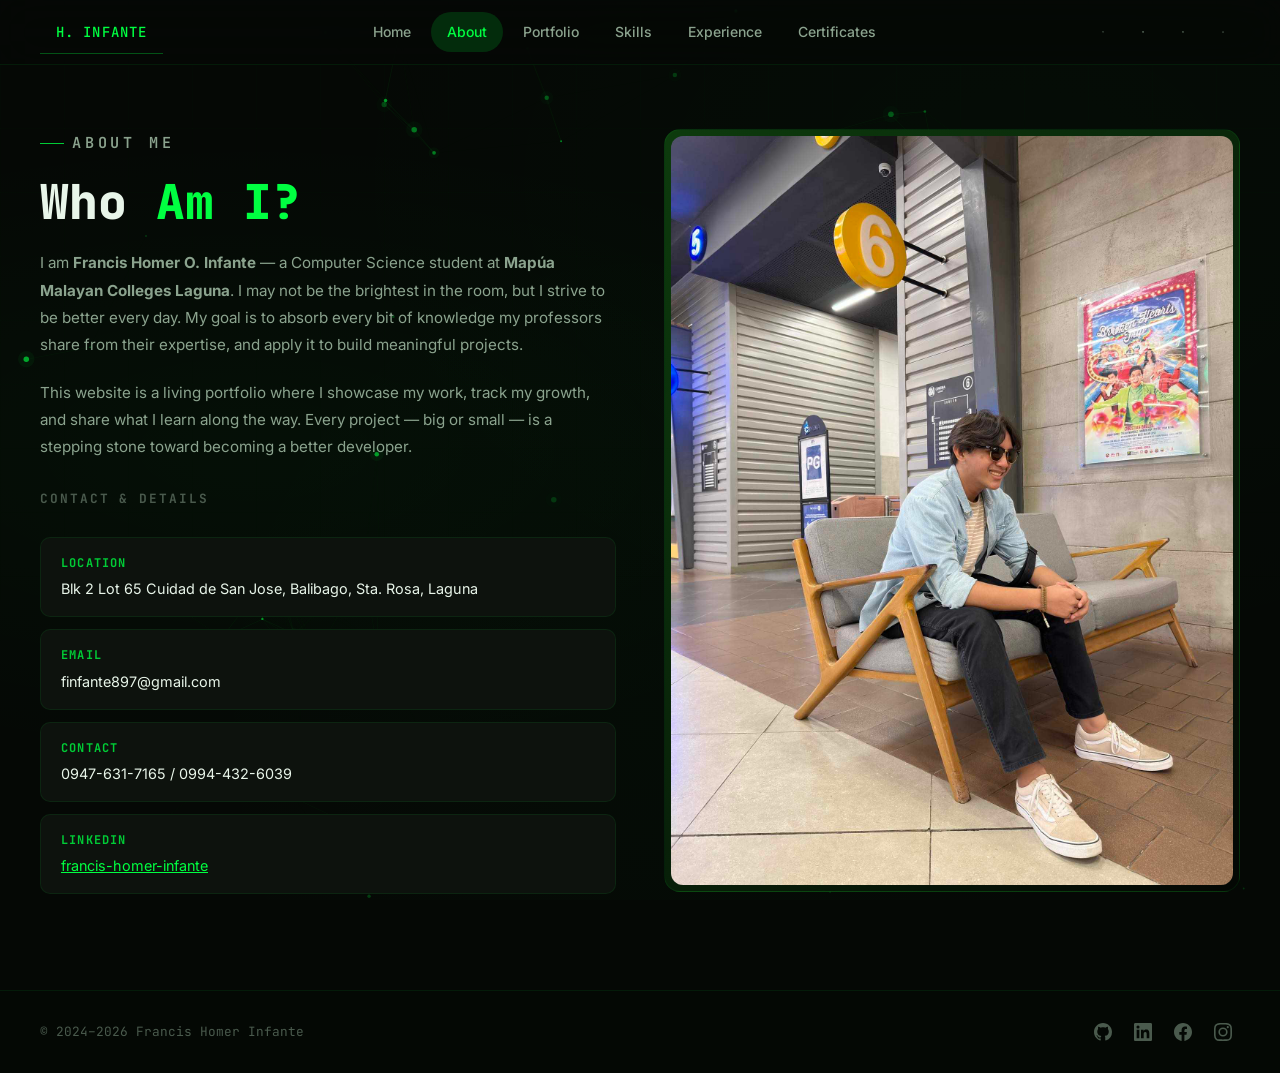
==== commit 2915e5ee: "chore: update project data" ====
--- a/about.html
+++ b/about.html
@@ -81,7 +81,7 @@
       </div>
     </div>
   </footer>
-  <script id="projects-data" type="application/json">{"lastUpdated":"2026-11-22T03:43:54.863Z","featured":[{"name":"HandCursorProject","description":"A computer vision project that tracks hand movements to control the cursor, exploring human-computer interaction through real-time gesture recognition.","language":"Python","tags":["Python","OpenCV","MediaPipe","Computer Vision"],"stars":0,"forks":0,"updatedAt":"2026-07-23T00:00:00Z","url":"https://github.com/FHOInfante/HandCursorProject","isExternal":false},{"name":"TerraPriceMobile","description":"A mobile application that tracks and compares prices across retailers, helping users find the best deals on products they care about.","language":"Python","tags":["Python","Kivy","Mobile","REST API"],"stars":0,"forks":0,"updatedAt":"2026-07-23T00:00:00Z","url":"https://github.com/FHOInfante/TerraPriceMobile","isExternal":false},{"name":"sams","description":"A Student Attendance and Monitoring System built with TypeScript. Tracks student attendance, generates reports, and provides real-time monitoring for classroom management.","language":"TypeScript","tags":["TypeScript","Node.js","Web App","Database"],"stars":2,"forks":0,"updatedAt":"2026-07-21T08:48:54Z","url":"https://github.com/kamachi-dev/sams","isExternal":false},{"name":"Camera-Attendance-App","description":"A facial recognition app for attendance tracking built with Python and OpenCV. Captures camera input to identify students and automatically log attendance into the SAMS system.","language":"Python","tags":["Python","OpenCV","Facial Recognition","Tkinter"],"stars":0,"forks":0,"updatedAt":"2026-07-14T00:00:00Z","url":"https://github.com/FHOInfante/Camera-Attendance-App","isExternal":false},{"name":"TwitterClone","description":"A Twitter clone called Vespera with a custom gradient-themed design. Features include user registration, login, tweeting, following, timelines, likes, and profiles. Built with HTML, CSS, JavaScript, and Node.js, deployed on Netlify.","language":"JavaScript","tags":["HTML","CSS","JavaScript","Node.js","Netlify"],"stars":0,"forks":1,"updatedAt":"2024-02-10T06:14:11Z","url":"https://github.com/mvillamante/TwitterClone","isExternal":false}],"projects":[{"name":"HandCursorProject","description":"A computer vision project that tracks hand movements to control the cursor, exploring human-computer interaction through real-time gesture recognition.","language":"Python","tags":["Python","OpenCV","MediaPipe","Computer Vision"],"stars":0,"forks":0,"updatedAt":"2026-07-23T00:00:00Z","url":"https://github.com/FHOInfante/HandCursorProject","isExternal":false},{"name":"TerraPriceMobile","description":"A mobile application that tracks and compares prices across retailers, helping users find the best deals on products they care about.","language":"Python","tags":["Python","Kivy","Mobile","REST API"],"stars":0,"forks":0,"updatedAt":"2026-07-23T00:00:00Z","url":"https://github.com/FHOInfante/TerraPriceMobile","isExternal":false},{"name":"sams","description":"A Student Attendance and Monitoring System built with TypeScript. Tracks student attendance, generates reports, and provides real-time monitoring for classroom management.","language":"TypeScript","tags":["TypeScript","Node.js","Web App","Database"],"stars":2,"forks":0,"updatedAt":"2026-07-21T08:48:54Z","url":"https://github.com/kamachi-dev/sams","isExternal":false},{"name":"Camera-Attendance-App","description":"A facial recognition app for attendance tracking built with Python and OpenCV. Captures camera input to identify students and automatically log attendance into the SAMS system.","language":"Python","tags":["Python","OpenCV","Facial Recognition","Tkinter"],"stars":0,"forks":0,"updatedAt":"2026-07-14T00:00:00Z","url":"https://github.com/FHOInfante/Camera-Attendance-App","isExternal":false},{"name":"TwitterClone","description":"A Twitter clone called Vespera with a custom gradient-themed design. Features include user registration, login, tweeting, following, timelines, likes, and profiles. Built with HTML, CSS, JavaScript, and Node.js, deployed on Netlify.","language":"JavaScript","tags":["HTML","CSS","JavaScript","Node.js","Netlify"],"stars":0,"forks":1,"updatedAt":"2024-02-10T06:14:11Z","url":"https://github.com/mvillamante/TwitterClone","isExternal":false}],"collaborations":[{"name":"Prof. Maria Santos","title":"CS Instructor","text":"Homer is a dedicated and curious learner. He approaches every challenge with determination and always seeks to understand the underlying principles."},{"name":"Juan Dela Cruz","title":"Classmate & Collaborator","text":"I had the pleasure of working with Homer on a group project. His attention to detail and ability to break down complex problems made him an invaluable team member."},{"name":"Engr. Robert Reyes","title":"Project Mentor","text":"Francis demonstrates strong analytical skills and a genuine passion for technology. He consistently goes above and beyond what is required."}],"certificates":[{"title":"Customer Centricity","issuer":"Wadhwani Foundation","description":"Learned customer-focused business strategies and how to build lasting customer relationships.","url":"Certificates/Wadhwani Foundation Certificate - 6a607f859ca40b8cfd703752.pdf","image":"website-photos/certificates/Wadhwani Foundation Certificate - Customer Centricity.jpg"},{"title":"Effective Speaking and Listening Skills","issuer":"Wadhwani Foundation","description":"Developed communication skills for effective verbal and non-verbal workplace interactions.","url":"Certificates/Wadhwani Foundation Certificate - 6a6080af9ca40b8cfd703b88.pdf","image":"website-photos/certificates/Wadhwani Foundation Certificate - Effective Speaking and Listening Skills.jpg"},{"title":"Finance Literacy","issuer":"Wadhwani Foundation","description":"Gained foundational knowledge in personal finance, budgeting, and financial planning.","url":"Certificates/Wadhwani Foundation Certificate - 6a60821b9ca40b8cfd70429e.pdf","image":"website-photos/certificates/Wadhwani Foundation Certificate - Finance Literacy.jpg"},{"title":"Impactful Writing Skills","issuer":"Wadhwani Foundation","description":"Mastered professional writing techniques for clear and persuasive business communication.","url":"Certificates/Wadhwani Foundation Certificate - 6a60dcc59ca40b8cfd71b5c9.pdf","image":"website-photos/certificates/Wadhwani Foundation Certificate - Impactful Writing Skills.jpg"},{"title":"Interpersonal Skills","issuer":"Wadhwani Foundation","description":"Built skills for effective teamwork, conflict resolution, and professional relationship management.","url":"Certificates/Wadhwani Foundation Certificate - 6a60dd899ca40b8cfd71b815.pdf","image":"website-photos/certificates/Wadhwani Foundation Certificate - Interpersonal Skills.jpg"},{"title":"Introduction to Entrepreneurship","issuer":"Wadhwani Foundation","description":"Explored the fundamentals of starting and managing a business venture.","url":"Certificates/Wadhwani Foundation Certificate - 6a60de3d9ca40b8cfd71bae3.pdf","image":"website-photos/certificates/Wadhwani Foundation Certificate - Introduction to Entrepreneurship.jpg"},{"title":"Online Communication and Data Security","issuer":"Wadhwani Foundation","description":"Learned best practices for secure online communication and data protection.","url":"Certificates/Wadhwani Foundation Certificate - 6a60dfdc9ca40b8cfd71bf9d.pdf","image":"website-photos/certificates/Wadhwani Foundation Certificate - Online Communication and Data Security.jpg"},{"title":"Problem Solving and Innovation","issuer":"Wadhwani Foundation","description":"Developed analytical thinking and creative problem-solving approaches for real-world challenges.","url":"Certificates/Wadhwani Foundation Certificate - 6a60e3149ca40b8cfd71c6db.pdf","image":"website-photos/certificates/Wadhwani Foundation Certificate - Problem Solving and Innovation.jpg"},{"title":"Professionalism","issuer":"Wadhwani Foundation","description":"Understood professional conduct, workplace ethics, and career development strategies.","url":"Certificates/Wadhwani Foundation Certificate - 6a61cd6c9ca40b8cfd74b287.pdf","image":"website-photos/certificates/Wadhwani Foundation Certificate - Professionalism.jpg"},{"title":"Self-Management","issuer":"Wadhwani Foundation","description":"Learned time management, goal setting, and personal productivity techniques.","url":"Certificates/Wadhwani Foundation Certificate - 6a61ce649ca40b8cfd74b5a9.pdf","image":"website-photos/certificates/Wadhwani Foundation Certificate - Self-Management.jpg"},{"title":"Self-Presentation","issuer":"Wadhwani Foundation","description":"Mastered personal branding and professional presentation skills for career success.","url":"Certificates/Wadhwani Foundation Certificate - 6a61cf169ca40b8cfd74b939.pdf","image":"website-photos/certificates/Wadhwani Foundation Certificate - Self-Presentation.jpg"},{"title":"Start-up Mindset","issuer":"Wadhwani Foundation","description":"Cultivated an entrepreneurial mindset with focus on innovation and opportunity recognition.","url":"Certificates/Wadhwani Foundation Certificate - 6a61cfd89ca40b8cfd74bf15.pdf","image":"website-photos/certificates/Wadhwani Foundation Certificate - Start-up Mindset.jpg"},{"title":"Work Productivity Tools","issuer":"Wadhwani Foundation","description":"Gained proficiency in modern productivity tools for efficient workplace collaboration.","url":"Certificates/Wadhwani Foundation Certificate - 6a61d0509ca40b8cfd74c211.pdf","image":"website-photos/certificates/Wadhwani Foundation Certificate - Work Productivity Tools.jpg"},{"title":"IBM Machine Learning","issuer":"Coursera","description":"Comprehensive ML course covering regression, classification, clustering, and recommendation systems.","url":"website-photos/certificates/Coursera_IBM_Machine_Learning-page-1.png","image":"website-photos/certificates/Coursera_IBM_Machine_Learning-page-1.png"},{"title":"Machine Learning","issuer":"Coursera","description":"Stanford-based course covering supervised learning, unsupervised learning, and best practices.","url":"website-photos/certificates/Coursera_Machine_Learning-page-1.png","image":"website-photos/certificates/Coursera_Machine_Learning-page-1.png"},{"title":"IBM AI Developer","issuer":"Coursera","description":"Professional certificate covering building and deploying AI applications with IBM tools.","url":"website-photos/certificates/Coursera IBM AI Developer.jpg","image":"website-photos/certificates/Coursera IBM AI Developer.jpg"}],"skills":[{"name":"Python","icon":"https://cdn.jsdelivr.net/gh/devicons/devicon/icons/python/python-original.svg","category":"Languages"},{"name":"JavaScript","icon":"https://cdn.jsdelivr.net/gh/devicons/devicon/icons/javascript/javascript-original.svg","category":"Languages"},{"name":"TypeScript","icon":"https://cdn.jsdelivr.net/gh/devicons/devicon/icons/typescript/typescript-original.svg","category":"Languages"},{"name":"HTML5","icon":"https://cdn.jsdelivr.net/gh/devicons/devicon/icons/html5/html5-original.svg","category":"Languages"},{"name":"CSS3","icon":"https://cdn.jsdelivr.net/gh/devicons/devicon/icons/css3/css3-original.svg","category":"Languages"},{"name":"C#","icon":"https://cdn.jsdelivr.net/gh/devicons/devicon/icons/csharp/csharp-original.svg","category":"Languages"},{"name":"MySQL","icon":"https://cdn.jsdelivr.net/gh/devicons/devicon/icons/mysql/mysql-original.svg","category":"Databases"},{"name":"PostgreSQL","icon":"https://cdn.jsdelivr.net/gh/devicons/devicon/icons/postgresql/postgresql-original.svg","category":"Databases"},{"name":"Git","icon":"https://cdn.jsdelivr.net/gh/devicons/devicon/icons/git/git-original.svg","category":"Tools"},{"name":"VS Code","icon":"https://cdn.jsdelivr.net/gh/devicons/devicon/icons/visualstudio/visualstudio-plain.svg","category":"Tools"},{"name":"Android Studio","icon":"https://cdn.jsdelivr.net/gh/devicons/devicon/icons/android/android-original.svg","category":"Tools"},{"name":"XAMPP","icon":"https://cdn.jsdelivr.net/gh/devicons/devicon/icons/apache/apache-original.svg","category":"Tools"},{"name":"Postman","icon":"https://cdn.jsdelivr.net/gh/devicons/devicon/icons/postman/postman-original.svg","category":"Tools"}]}</script>
+  <script id="projects-data" type="application/json">{"lastUpdated":"2026-11-23T04:20:40.748Z","featured":[{"name":"HandCursorProject","description":"A computer vision project that tracks hand movements to control the cursor, exploring human-computer interaction through real-time gesture recognition.","language":"Python","tags":["Python","OpenCV","MediaPipe","Computer Vision"],"stars":0,"forks":0,"updatedAt":"2026-07-23T00:00:00Z","url":"https://github.com/FHOInfante/HandCursorProject","isExternal":false},{"name":"TerraPriceMobile","description":"A mobile application that tracks and compares prices across retailers, helping users find the best deals on products they care about.","language":"Python","tags":["Python","Kivy","Mobile","REST API"],"stars":0,"forks":0,"updatedAt":"2026-07-23T00:00:00Z","url":"https://github.com/FHOInfante/TerraPriceMobile","isExternal":false},{"name":"sams","description":"A Student Attendance and Monitoring System built with TypeScript. Tracks student attendance, generates reports, and provides real-time monitoring for classroom management.","language":"TypeScript","tags":["TypeScript","Node.js","Web App","Database"],"stars":2,"forks":0,"updatedAt":"2026-07-21T08:48:54Z","url":"https://github.com/kamachi-dev/sams","isExternal":false},{"name":"Camera-Attendance-App","description":"A facial recognition app for attendance tracking built with Python and OpenCV. Captures camera input to identify students and automatically log attendance into the SAMS system.","language":"Python","tags":["Python","OpenCV","Facial Recognition","Tkinter"],"stars":0,"forks":0,"updatedAt":"2026-07-14T00:00:00Z","url":"https://github.com/FHOInfante/Camera-Attendance-App","isExternal":false},{"name":"Avalia","description":"Avalia is an online cinema ticket booking system that allows users to browse movies, select showtimes, and reserve seats seamlessly. It is designed to provide a convenient and efficient movie booking experience.","language":"CSS","tags":["HTML","CSS","JavaScript","Web App"],"stars":0,"forks":2,"updatedAt":"2026-03-23T05:02:08Z","url":"https://github.com/mvillamante/Avalia","isExternal":true},{"name":"TwitterClone","description":"A Twitter clone called Vespera with a custom gradient-themed design. Features include user registration, login, tweeting, following, timelines, likes, and profiles. Built with HTML, CSS, JavaScript, and Node.js, deployed on Netlify.","language":"JavaScript","tags":["HTML","CSS","JavaScript","Node.js","Netlify"],"stars":0,"forks":1,"updatedAt":"2024-02-10T06:14:11Z","url":"https://github.com/mvillamante/TwitterClone","isExternal":false}],"projects":[{"name":"HandCursorProject","description":"A computer vision project that tracks hand movements to control the cursor, exploring human-computer interaction through real-time gesture recognition.","language":"Python","tags":["Python","OpenCV","MediaPipe","Computer Vision"],"stars":0,"forks":0,"updatedAt":"2026-07-23T00:00:00Z","url":"https://github.com/FHOInfante/HandCursorProject","isExternal":false},{"name":"TerraPriceMobile","description":"A mobile application that tracks and compares prices across retailers, helping users find the best deals on products they care about.","language":"Python","tags":["Python","Kivy","Mobile","REST API"],"stars":0,"forks":0,"updatedAt":"2026-07-23T00:00:00Z","url":"https://github.com/FHOInfante/TerraPriceMobile","isExternal":false},{"name":"sams","description":"A Student Attendance and Monitoring System built with TypeScript. Tracks student attendance, generates reports, and provides real-time monitoring for classroom management.","language":"TypeScript","tags":["TypeScript","Node.js","Web App","Database"],"stars":2,"forks":0,"updatedAt":"2026-07-21T08:48:54Z","url":"https://github.com/kamachi-dev/sams","isExternal":false},{"name":"Camera-Attendance-App","description":"A facial recognition app for attendance tracking built with Python and OpenCV. Captures camera input to identify students and automatically log attendance into the SAMS system.","language":"Python","tags":["Python","OpenCV","Facial Recognition","Tkinter"],"stars":0,"forks":0,"updatedAt":"2026-07-14T00:00:00Z","url":"https://github.com/FHOInfante/Camera-Attendance-App","isExternal":false},{"name":"Avalia","description":"Avalia is an online cinema ticket booking system that allows users to browse movies, select showtimes, and reserve seats seamlessly. It is designed to provide a convenient and efficient movie booking experience.","language":"CSS","tags":["HTML","CSS","JavaScript","Web App"],"stars":0,"forks":2,"updatedAt":"2026-03-23T05:02:08Z","url":"https://github.com/mvillamante/Avalia","isExternal":true},{"name":"TwitterClone","description":"A Twitter clone called Vespera with a custom gradient-themed design. Features include user registration, login, tweeting, following, timelines, likes, and profiles. Built with HTML, CSS, JavaScript, and Node.js, deployed on Netlify.","language":"JavaScript","tags":["HTML","CSS","JavaScript","Node.js","Netlify"],"stars":0,"forks":1,"updatedAt":"2024-02-10T06:14:11Z","url":"https://github.com/mvillamante/TwitterClone","isExternal":false}],"collaborations":[{"name":"Prof. Maria Santos","title":"CS Instructor","text":"Homer is a dedicated and curious learner. He approaches every challenge with determination and always seeks to understand the underlying principles."},{"name":"Juan Dela Cruz","title":"Classmate & Collaborator","text":"I had the pleasure of working with Homer on a group project. His attention to detail and ability to break down complex problems made him an invaluable team member."},{"name":"Engr. Robert Reyes","title":"Project Mentor","text":"Francis demonstrates strong analytical skills and a genuine passion for technology. He consistently goes above and beyond what is required."}],"certificates":[{"title":"Customer Centricity","issuer":"Wadhwani Foundation","description":"Learned customer-focused business strategies and how to build lasting customer relationships.","url":"Certificates/Wadhwani Foundation Certificate - 6a607f859ca40b8cfd703752.pdf","image":"website-photos/certificates/Wadhwani Foundation Certificate - Customer Centricity.jpg"},{"title":"Effective Speaking and Listening Skills","issuer":"Wadhwani Foundation","description":"Developed communication skills for effective verbal and non-verbal workplace interactions.","url":"Certificates/Wadhwani Foundation Certificate - 6a6080af9ca40b8cfd703b88.pdf","image":"website-photos/certificates/Wadhwani Foundation Certificate - Effective Speaking and Listening Skills.jpg"},{"title":"Finance Literacy","issuer":"Wadhwani Foundation","description":"Gained foundational knowledge in personal finance, budgeting, and financial planning.","url":"Certificates/Wadhwani Foundation Certificate - 6a60821b9ca40b8cfd70429e.pdf","image":"website-photos/certificates/Wadhwani Foundation Certificate - Finance Literacy.jpg"},{"title":"Impactful Writing Skills","issuer":"Wadhwani Foundation","description":"Mastered professional writing techniques for clear and persuasive business communication.","url":"Certificates/Wadhwani Foundation Certificate - 6a60dcc59ca40b8cfd71b5c9.pdf","image":"website-photos/certificates/Wadhwani Foundation Certificate - Impactful Writing Skills.jpg"},{"title":"Interpersonal Skills","issuer":"Wadhwani Foundation","description":"Built skills for effective teamwork, conflict resolution, and professional relationship management.","url":"Certificates/Wadhwani Foundation Certificate - 6a60dd899ca40b8cfd71b815.pdf","image":"website-photos/certificates/Wadhwani Foundation Certificate - Interpersonal Skills.jpg"},{"title":"Introduction to Entrepreneurship","issuer":"Wadhwani Foundation","description":"Explored the fundamentals of starting and managing a business venture.","url":"Certificates/Wadhwani Foundation Certificate - 6a60de3d9ca40b8cfd71bae3.pdf","image":"website-photos/certificates/Wadhwani Foundation Certificate - Introduction to Entrepreneurship.jpg"},{"title":"Online Communication and Data Security","issuer":"Wadhwani Foundation","description":"Learned best practices for secure online communication and data protection.","url":"Certificates/Wadhwani Foundation Certificate - 6a60dfdc9ca40b8cfd71bf9d.pdf","image":"website-photos/certificates/Wadhwani Foundation Certificate - Online Communication and Data Security.jpg"},{"title":"Problem Solving and Innovation","issuer":"Wadhwani Foundation","description":"Developed analytical thinking and creative problem-solving approaches for real-world challenges.","url":"Certificates/Wadhwani Foundation Certificate - 6a60e3149ca40b8cfd71c6db.pdf","image":"website-photos/certificates/Wadhwani Foundation Certificate - Problem Solving and Innovation.jpg"},{"title":"Professionalism","issuer":"Wadhwani Foundation","description":"Understood professional conduct, workplace ethics, and career development strategies.","url":"Certificates/Wadhwani Foundation Certificate - 6a61cd6c9ca40b8cfd74b287.pdf","image":"website-photos/certificates/Wadhwani Foundation Certificate - Professionalism.jpg"},{"title":"Self-Management","issuer":"Wadhwani Foundation","description":"Learned time management, goal setting, and personal productivity techniques.","url":"Certificates/Wadhwani Foundation Certificate - 6a61ce649ca40b8cfd74b5a9.pdf","image":"website-photos/certificates/Wadhwani Foundation Certificate - Self-Management.jpg"},{"title":"Self-Presentation","issuer":"Wadhwani Foundation","description":"Mastered personal branding and professional presentation skills for career success.","url":"Certificates/Wadhwani Foundation Certificate - 6a61cf169ca40b8cfd74b939.pdf","image":"website-photos/certificates/Wadhwani Foundation Certificate - Self-Presentation.jpg"},{"title":"Start-up Mindset","issuer":"Wadhwani Foundation","description":"Cultivated an entrepreneurial mindset with focus on innovation and opportunity recognition.","url":"Certificates/Wadhwani Foundation Certificate - 6a61cfd89ca40b8cfd74bf15.pdf","image":"website-photos/certificates/Wadhwani Foundation Certificate - Start-up Mindset.jpg"},{"title":"Work Productivity Tools","issuer":"Wadhwani Foundation","description":"Gained proficiency in modern productivity tools for efficient workplace collaboration.","url":"Certificates/Wadhwani Foundation Certificate - 6a61d0509ca40b8cfd74c211.pdf","image":"website-photos/certificates/Wadhwani Foundation Certificate - Work Productivity Tools.jpg"},{"title":"IBM Machine Learning","issuer":"Coursera","description":"Comprehensive ML course covering regression, classification, clustering, and recommendation systems.","url":"website-photos/certificates/Coursera_IBM_Machine_Learning-page-1.png","image":"website-photos/certificates/Coursera_IBM_Machine_Learning-page-1.png"},{"title":"Machine Learning","issuer":"Coursera","description":"Stanford-based course covering supervised learning, unsupervised learning, and best practices.","url":"website-photos/certificates/Coursera_Machine_Learning-page-1.png","image":"website-photos/certificates/Coursera_Machine_Learning-page-1.png"},{"title":"IBM AI Developer","issuer":"Coursera","description":"Professional certificate covering building and deploying AI applications with IBM tools.","url":"website-photos/certificates/Coursera IBM AI Developer.jpg","image":"website-photos/certificates/Coursera IBM AI Developer.jpg"}],"skills":[{"name":"Python","icon":"https://cdn.jsdelivr.net/gh/devicons/devicon/icons/python/python-original.svg","category":"Languages"},{"name":"JavaScript","icon":"https://cdn.jsdelivr.net/gh/devicons/devicon/icons/javascript/javascript-original.svg","category":"Languages"},{"name":"TypeScript","icon":"https://cdn.jsdelivr.net/gh/devicons/devicon/icons/typescript/typescript-original.svg","category":"Languages"},{"name":"HTML5","icon":"https://cdn.jsdelivr.net/gh/devicons/devicon/icons/html5/html5-original.svg","category":"Languages"},{"name":"CSS3","icon":"https://cdn.jsdelivr.net/gh/devicons/devicon/icons/css3/css3-original.svg","category":"Languages"},{"name":"C#","icon":"https://cdn.jsdelivr.net/gh/devicons/devicon/icons/csharp/csharp-original.svg","category":"Languages"},{"name":"MySQL","icon":"https://cdn.jsdelivr.net/gh/devicons/devicon/icons/mysql/mysql-original.svg","category":"Databases"},{"name":"PostgreSQL","icon":"https://cdn.jsdelivr.net/gh/devicons/devicon/icons/postgresql/postgresql-original.svg","category":"Databases"},{"name":"Git","icon":"https://cdn.jsdelivr.net/gh/devicons/devicon/icons/git/git-original.svg","category":"Tools"},{"name":"VS Code","icon":"https://cdn.jsdelivr.net/gh/devicons/devicon/icons/visualstudio/visualstudio-plain.svg","category":"Tools"},{"name":"Android Studio","icon":"https://cdn.jsdelivr.net/gh/devicons/devicon/icons/android/android-original.svg","category":"Tools"},{"name":"XAMPP","icon":"https://cdn.jsdelivr.net/gh/devicons/devicon/icons/apache/apache-original.svg","category":"Tools"},{"name":"Postman","icon":"https://cdn.jsdelivr.net/gh/devicons/devicon/icons/postman/postman-original.svg","category":"Tools"}]}</script>
   <script src="bg-animation.js"></script>
 </body>
 </html>
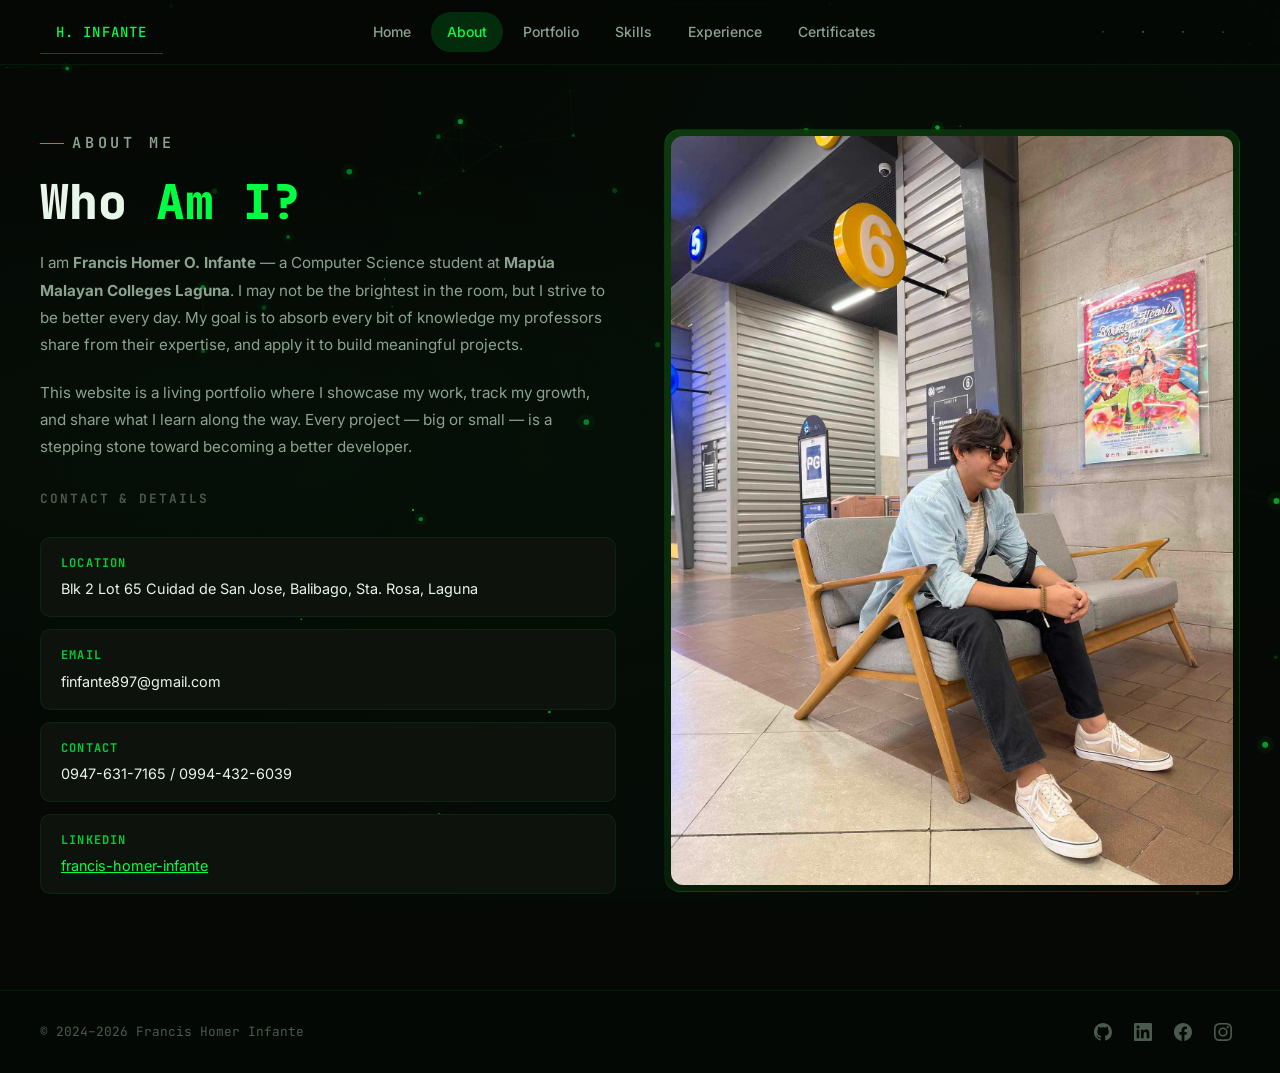
==== commit 6b49395b: "chore: update project data" ====
--- a/about.html
+++ b/about.html
@@ -81,7 +81,7 @@
       </div>
     </div>
   </footer>
-  <script id="projects-data" type="application/json">{"lastUpdated":"2026-11-23T04:20:40.748Z","featured":[{"name":"HandCursorProject","description":"A computer vision project that tracks hand movements to control the cursor, exploring human-computer interaction through real-time gesture recognition.","language":"Python","tags":["Python","OpenCV","MediaPipe","Computer Vision"],"stars":0,"forks":0,"updatedAt":"2026-07-23T00:00:00Z","url":"https://github.com/FHOInfante/HandCursorProject","isExternal":false},{"name":"TerraPriceMobile","description":"A mobile application that tracks and compares prices across retailers, helping users find the best deals on products they care about.","language":"Python","tags":["Python","Kivy","Mobile","REST API"],"stars":0,"forks":0,"updatedAt":"2026-07-23T00:00:00Z","url":"https://github.com/FHOInfante/TerraPriceMobile","isExternal":false},{"name":"sams","description":"A Student Attendance and Monitoring System built with TypeScript. Tracks student attendance, generates reports, and provides real-time monitoring for classroom management.","language":"TypeScript","tags":["TypeScript","Node.js","Web App","Database"],"stars":2,"forks":0,"updatedAt":"2026-07-21T08:48:54Z","url":"https://github.com/kamachi-dev/sams","isExternal":false},{"name":"Camera-Attendance-App","description":"A facial recognition app for attendance tracking built with Python and OpenCV. Captures camera input to identify students and automatically log attendance into the SAMS system.","language":"Python","tags":["Python","OpenCV","Facial Recognition","Tkinter"],"stars":0,"forks":0,"updatedAt":"2026-07-14T00:00:00Z","url":"https://github.com/FHOInfante/Camera-Attendance-App","isExternal":false},{"name":"Avalia","description":"Avalia is an online cinema ticket booking system that allows users to browse movies, select showtimes, and reserve seats seamlessly. It is designed to provide a convenient and efficient movie booking experience.","language":"CSS","tags":["HTML","CSS","JavaScript","Web App"],"stars":0,"forks":2,"updatedAt":"2026-03-23T05:02:08Z","url":"https://github.com/mvillamante/Avalia","isExternal":true},{"name":"TwitterClone","description":"A Twitter clone called Vespera with a custom gradient-themed design. Features include user registration, login, tweeting, following, timelines, likes, and profiles. Built with HTML, CSS, JavaScript, and Node.js, deployed on Netlify.","language":"JavaScript","tags":["HTML","CSS","JavaScript","Node.js","Netlify"],"stars":0,"forks":1,"updatedAt":"2024-02-10T06:14:11Z","url":"https://github.com/mvillamante/TwitterClone","isExternal":false}],"projects":[{"name":"HandCursorProject","description":"A computer vision project that tracks hand movements to control the cursor, exploring human-computer interaction through real-time gesture recognition.","language":"Python","tags":["Python","OpenCV","MediaPipe","Computer Vision"],"stars":0,"forks":0,"updatedAt":"2026-07-23T00:00:00Z","url":"https://github.com/FHOInfante/HandCursorProject","isExternal":false},{"name":"TerraPriceMobile","description":"A mobile application that tracks and compares prices across retailers, helping users find the best deals on products they care about.","language":"Python","tags":["Python","Kivy","Mobile","REST API"],"stars":0,"forks":0,"updatedAt":"2026-07-23T00:00:00Z","url":"https://github.com/FHOInfante/TerraPriceMobile","isExternal":false},{"name":"sams","description":"A Student Attendance and Monitoring System built with TypeScript. Tracks student attendance, generates reports, and provides real-time monitoring for classroom management.","language":"TypeScript","tags":["TypeScript","Node.js","Web App","Database"],"stars":2,"forks":0,"updatedAt":"2026-07-21T08:48:54Z","url":"https://github.com/kamachi-dev/sams","isExternal":false},{"name":"Camera-Attendance-App","description":"A facial recognition app for attendance tracking built with Python and OpenCV. Captures camera input to identify students and automatically log attendance into the SAMS system.","language":"Python","tags":["Python","OpenCV","Facial Recognition","Tkinter"],"stars":0,"forks":0,"updatedAt":"2026-07-14T00:00:00Z","url":"https://github.com/FHOInfante/Camera-Attendance-App","isExternal":false},{"name":"Avalia","description":"Avalia is an online cinema ticket booking system that allows users to browse movies, select showtimes, and reserve seats seamlessly. It is designed to provide a convenient and efficient movie booking experience.","language":"CSS","tags":["HTML","CSS","JavaScript","Web App"],"stars":0,"forks":2,"updatedAt":"2026-03-23T05:02:08Z","url":"https://github.com/mvillamante/Avalia","isExternal":true},{"name":"TwitterClone","description":"A Twitter clone called Vespera with a custom gradient-themed design. Features include user registration, login, tweeting, following, timelines, likes, and profiles. Built with HTML, CSS, JavaScript, and Node.js, deployed on Netlify.","language":"JavaScript","tags":["HTML","CSS","JavaScript","Node.js","Netlify"],"stars":0,"forks":1,"updatedAt":"2024-02-10T06:14:11Z","url":"https://github.com/mvillamante/TwitterClone","isExternal":false}],"collaborations":[{"name":"Prof. Maria Santos","title":"CS Instructor","text":"Homer is a dedicated and curious learner. He approaches every challenge with determination and always seeks to understand the underlying principles."},{"name":"Juan Dela Cruz","title":"Classmate & Collaborator","text":"I had the pleasure of working with Homer on a group project. His attention to detail and ability to break down complex problems made him an invaluable team member."},{"name":"Engr. Robert Reyes","title":"Project Mentor","text":"Francis demonstrates strong analytical skills and a genuine passion for technology. He consistently goes above and beyond what is required."}],"certificates":[{"title":"Customer Centricity","issuer":"Wadhwani Foundation","description":"Learned customer-focused business strategies and how to build lasting customer relationships.","url":"Certificates/Wadhwani Foundation Certificate - 6a607f859ca40b8cfd703752.pdf","image":"website-photos/certificates/Wadhwani Foundation Certificate - Customer Centricity.jpg"},{"title":"Effective Speaking and Listening Skills","issuer":"Wadhwani Foundation","description":"Developed communication skills for effective verbal and non-verbal workplace interactions.","url":"Certificates/Wadhwani Foundation Certificate - 6a6080af9ca40b8cfd703b88.pdf","image":"website-photos/certificates/Wadhwani Foundation Certificate - Effective Speaking and Listening Skills.jpg"},{"title":"Finance Literacy","issuer":"Wadhwani Foundation","description":"Gained foundational knowledge in personal finance, budgeting, and financial planning.","url":"Certificates/Wadhwani Foundation Certificate - 6a60821b9ca40b8cfd70429e.pdf","image":"website-photos/certificates/Wadhwani Foundation Certificate - Finance Literacy.jpg"},{"title":"Impactful Writing Skills","issuer":"Wadhwani Foundation","description":"Mastered professional writing techniques for clear and persuasive business communication.","url":"Certificates/Wadhwani Foundation Certificate - 6a60dcc59ca40b8cfd71b5c9.pdf","image":"website-photos/certificates/Wadhwani Foundation Certificate - Impactful Writing Skills.jpg"},{"title":"Interpersonal Skills","issuer":"Wadhwani Foundation","description":"Built skills for effective teamwork, conflict resolution, and professional relationship management.","url":"Certificates/Wadhwani Foundation Certificate - 6a60dd899ca40b8cfd71b815.pdf","image":"website-photos/certificates/Wadhwani Foundation Certificate - Interpersonal Skills.jpg"},{"title":"Introduction to Entrepreneurship","issuer":"Wadhwani Foundation","description":"Explored the fundamentals of starting and managing a business venture.","url":"Certificates/Wadhwani Foundation Certificate - 6a60de3d9ca40b8cfd71bae3.pdf","image":"website-photos/certificates/Wadhwani Foundation Certificate - Introduction to Entrepreneurship.jpg"},{"title":"Online Communication and Data Security","issuer":"Wadhwani Foundation","description":"Learned best practices for secure online communication and data protection.","url":"Certificates/Wadhwani Foundation Certificate - 6a60dfdc9ca40b8cfd71bf9d.pdf","image":"website-photos/certificates/Wadhwani Foundation Certificate - Online Communication and Data Security.jpg"},{"title":"Problem Solving and Innovation","issuer":"Wadhwani Foundation","description":"Developed analytical thinking and creative problem-solving approaches for real-world challenges.","url":"Certificates/Wadhwani Foundation Certificate - 6a60e3149ca40b8cfd71c6db.pdf","image":"website-photos/certificates/Wadhwani Foundation Certificate - Problem Solving and Innovation.jpg"},{"title":"Professionalism","issuer":"Wadhwani Foundation","description":"Understood professional conduct, workplace ethics, and career development strategies.","url":"Certificates/Wadhwani Foundation Certificate - 6a61cd6c9ca40b8cfd74b287.pdf","image":"website-photos/certificates/Wadhwani Foundation Certificate - Professionalism.jpg"},{"title":"Self-Management","issuer":"Wadhwani Foundation","description":"Learned time management, goal setting, and personal productivity techniques.","url":"Certificates/Wadhwani Foundation Certificate - 6a61ce649ca40b8cfd74b5a9.pdf","image":"website-photos/certificates/Wadhwani Foundation Certificate - Self-Management.jpg"},{"title":"Self-Presentation","issuer":"Wadhwani Foundation","description":"Mastered personal branding and professional presentation skills for career success.","url":"Certificates/Wadhwani Foundation Certificate - 6a61cf169ca40b8cfd74b939.pdf","image":"website-photos/certificates/Wadhwani Foundation Certificate - Self-Presentation.jpg"},{"title":"Start-up Mindset","issuer":"Wadhwani Foundation","description":"Cultivated an entrepreneurial mindset with focus on innovation and opportunity recognition.","url":"Certificates/Wadhwani Foundation Certificate - 6a61cfd89ca40b8cfd74bf15.pdf","image":"website-photos/certificates/Wadhwani Foundation Certificate - Start-up Mindset.jpg"},{"title":"Work Productivity Tools","issuer":"Wadhwani Foundation","description":"Gained proficiency in modern productivity tools for efficient workplace collaboration.","url":"Certificates/Wadhwani Foundation Certificate - 6a61d0509ca40b8cfd74c211.pdf","image":"website-photos/certificates/Wadhwani Foundation Certificate - Work Productivity Tools.jpg"},{"title":"IBM Machine Learning","issuer":"Coursera","description":"Comprehensive ML course covering regression, classification, clustering, and recommendation systems.","url":"website-photos/certificates/Coursera_IBM_Machine_Learning-page-1.png","image":"website-photos/certificates/Coursera_IBM_Machine_Learning-page-1.png"},{"title":"Machine Learning","issuer":"Coursera","description":"Stanford-based course covering supervised learning, unsupervised learning, and best practices.","url":"website-photos/certificates/Coursera_Machine_Learning-page-1.png","image":"website-photos/certificates/Coursera_Machine_Learning-page-1.png"},{"title":"IBM AI Developer","issuer":"Coursera","description":"Professional certificate covering building and deploying AI applications with IBM tools.","url":"website-photos/certificates/Coursera IBM AI Developer.jpg","image":"website-photos/certificates/Coursera IBM AI Developer.jpg"}],"skills":[{"name":"Python","icon":"https://cdn.jsdelivr.net/gh/devicons/devicon/icons/python/python-original.svg","category":"Languages"},{"name":"JavaScript","icon":"https://cdn.jsdelivr.net/gh/devicons/devicon/icons/javascript/javascript-original.svg","category":"Languages"},{"name":"TypeScript","icon":"https://cdn.jsdelivr.net/gh/devicons/devicon/icons/typescript/typescript-original.svg","category":"Languages"},{"name":"HTML5","icon":"https://cdn.jsdelivr.net/gh/devicons/devicon/icons/html5/html5-original.svg","category":"Languages"},{"name":"CSS3","icon":"https://cdn.jsdelivr.net/gh/devicons/devicon/icons/css3/css3-original.svg","category":"Languages"},{"name":"C#","icon":"https://cdn.jsdelivr.net/gh/devicons/devicon/icons/csharp/csharp-original.svg","category":"Languages"},{"name":"MySQL","icon":"https://cdn.jsdelivr.net/gh/devicons/devicon/icons/mysql/mysql-original.svg","category":"Databases"},{"name":"PostgreSQL","icon":"https://cdn.jsdelivr.net/gh/devicons/devicon/icons/postgresql/postgresql-original.svg","category":"Databases"},{"name":"Git","icon":"https://cdn.jsdelivr.net/gh/devicons/devicon/icons/git/git-original.svg","category":"Tools"},{"name":"VS Code","icon":"https://cdn.jsdelivr.net/gh/devicons/devicon/icons/visualstudio/visualstudio-plain.svg","category":"Tools"},{"name":"Android Studio","icon":"https://cdn.jsdelivr.net/gh/devicons/devicon/icons/android/android-original.svg","category":"Tools"},{"name":"XAMPP","icon":"https://cdn.jsdelivr.net/gh/devicons/devicon/icons/apache/apache-original.svg","category":"Tools"},{"name":"Postman","icon":"https://cdn.jsdelivr.net/gh/devicons/devicon/icons/postman/postman-original.svg","category":"Tools"}]}</script>
+  <script id="projects-data" type="application/json">{"lastUpdated":"2026-11-24T07:17:21.791Z","featured":[{"name":"HandCursorProject","description":"A computer vision project that tracks hand movements to control the cursor, exploring human-computer interaction through real-time gesture recognition.","language":"Python","tags":["Python","OpenCV","MediaPipe","Computer Vision"],"stars":0,"forks":0,"updatedAt":"2026-07-23T00:00:00Z","url":"https://github.com/FHOInfante/HandCursorProject","isExternal":false},{"name":"TerraPriceMobile","description":"A mobile application that tracks and compares prices across retailers, helping users find the best deals on products they care about.","language":"Python","tags":["Python","Kivy","Mobile","REST API"],"stars":0,"forks":0,"updatedAt":"2026-07-23T00:00:00Z","url":"https://github.com/FHOInfante/TerraPriceMobile","isExternal":false},{"name":"sams","description":"A Student Attendance and Monitoring System built with TypeScript. Tracks student attendance, generates reports, and provides real-time monitoring for classroom management.","language":"TypeScript","tags":["TypeScript","Node.js","Web App","Database"],"stars":2,"forks":0,"updatedAt":"2026-07-21T08:48:54Z","url":"https://github.com/kamachi-dev/sams","isExternal":false},{"name":"Camera-Attendance-App","description":"A facial recognition app for attendance tracking built with Python and OpenCV. Captures camera input to identify students and automatically log attendance into the SAMS system.","language":"Python","tags":["Python","OpenCV","Facial Recognition","Tkinter"],"stars":0,"forks":0,"updatedAt":"2026-07-14T00:00:00Z","url":"https://github.com/FHOInfante/Camera-Attendance-App","isExternal":false},{"name":"Avalia","description":"Avalia is an online cinema ticket booking system that allows users to browse movies, select showtimes, and reserve seats seamlessly. It is designed to provide a convenient and efficient movie booking experience.","language":"CSS","tags":["HTML","CSS","JavaScript","Web App"],"stars":0,"forks":2,"updatedAt":"2026-03-23T05:02:08Z","url":"https://github.com/mvillamante/Avalia","isExternal":true},{"name":"TwitterClone","description":"A Twitter clone called Vespera with a custom gradient-themed design. Features include user registration, login, tweeting, following, timelines, likes, and profiles. Built with HTML, CSS, JavaScript, and Node.js, deployed on Netlify.","language":"JavaScript","tags":["HTML","CSS","JavaScript","Node.js","Netlify"],"stars":0,"forks":1,"updatedAt":"2024-02-10T06:14:11Z","url":"https://github.com/mvillamante/TwitterClone","isExternal":false}],"projects":[{"name":"HandCursorProject","description":"A computer vision project that tracks hand movements to control the cursor, exploring human-computer interaction through real-time gesture recognition.","language":"Python","tags":["Python","OpenCV","MediaPipe","Computer Vision"],"stars":0,"forks":0,"updatedAt":"2026-07-23T00:00:00Z","url":"https://github.com/FHOInfante/HandCursorProject","isExternal":false},{"name":"TerraPriceMobile","description":"A mobile application that tracks and compares prices across retailers, helping users find the best deals on products they care about.","language":"Python","tags":["Python","Kivy","Mobile","REST API"],"stars":0,"forks":0,"updatedAt":"2026-07-23T00:00:00Z","url":"https://github.com/FHOInfante/TerraPriceMobile","isExternal":false},{"name":"sams","description":"A Student Attendance and Monitoring System built with TypeScript. Tracks student attendance, generates reports, and provides real-time monitoring for classroom management.","language":"TypeScript","tags":["TypeScript","Node.js","Web App","Database"],"stars":2,"forks":0,"updatedAt":"2026-07-21T08:48:54Z","url":"https://github.com/kamachi-dev/sams","isExternal":false},{"name":"Camera-Attendance-App","description":"A facial recognition app for attendance tracking built with Python and OpenCV. Captures camera input to identify students and automatically log attendance into the SAMS system.","language":"Python","tags":["Python","OpenCV","Facial Recognition","Tkinter"],"stars":0,"forks":0,"updatedAt":"2026-07-14T00:00:00Z","url":"https://github.com/FHOInfante/Camera-Attendance-App","isExternal":false},{"name":"Avalia","description":"Avalia is an online cinema ticket booking system that allows users to browse movies, select showtimes, and reserve seats seamlessly. It is designed to provide a convenient and efficient movie booking experience.","language":"CSS","tags":["HTML","CSS","JavaScript","Web App"],"stars":0,"forks":2,"updatedAt":"2026-03-23T05:02:08Z","url":"https://github.com/mvillamante/Avalia","isExternal":true},{"name":"TwitterClone","description":"A Twitter clone called Vespera with a custom gradient-themed design. Features include user registration, login, tweeting, following, timelines, likes, and profiles. Built with HTML, CSS, JavaScript, and Node.js, deployed on Netlify.","language":"JavaScript","tags":["HTML","CSS","JavaScript","Node.js","Netlify"],"stars":0,"forks":1,"updatedAt":"2024-02-10T06:14:11Z","url":"https://github.com/mvillamante/TwitterClone","isExternal":false}],"collaborations":[{"name":"Prof. Maria Santos","title":"CS Instructor","text":"Homer is a dedicated and curious learner. He approaches every challenge with determination and always seeks to understand the underlying principles."},{"name":"Juan Dela Cruz","title":"Classmate & Collaborator","text":"I had the pleasure of working with Homer on a group project. His attention to detail and ability to break down complex problems made him an invaluable team member."},{"name":"Engr. Robert Reyes","title":"Project Mentor","text":"Francis demonstrates strong analytical skills and a genuine passion for technology. He consistently goes above and beyond what is required."}],"certificates":[{"title":"Customer Centricity","issuer":"Wadhwani Foundation","description":"Learned customer-focused business strategies and how to build lasting customer relationships.","url":"Certificates/Wadhwani Foundation Certificate - 6a607f859ca40b8cfd703752.pdf","image":"website-photos/certificates/Wadhwani Foundation Certificate - Customer Centricity.jpg"},{"title":"Effective Speaking and Listening Skills","issuer":"Wadhwani Foundation","description":"Developed communication skills for effective verbal and non-verbal workplace interactions.","url":"Certificates/Wadhwani Foundation Certificate - 6a6080af9ca40b8cfd703b88.pdf","image":"website-photos/certificates/Wadhwani Foundation Certificate - Effective Speaking and Listening Skills.jpg"},{"title":"Finance Literacy","issuer":"Wadhwani Foundation","description":"Gained foundational knowledge in personal finance, budgeting, and financial planning.","url":"Certificates/Wadhwani Foundation Certificate - 6a60821b9ca40b8cfd70429e.pdf","image":"website-photos/certificates/Wadhwani Foundation Certificate - Finance Literacy.jpg"},{"title":"Impactful Writing Skills","issuer":"Wadhwani Foundation","description":"Mastered professional writing techniques for clear and persuasive business communication.","url":"Certificates/Wadhwani Foundation Certificate - 6a60dcc59ca40b8cfd71b5c9.pdf","image":"website-photos/certificates/Wadhwani Foundation Certificate - Impactful Writing Skills.jpg"},{"title":"Interpersonal Skills","issuer":"Wadhwani Foundation","description":"Built skills for effective teamwork, conflict resolution, and professional relationship management.","url":"Certificates/Wadhwani Foundation Certificate - 6a60dd899ca40b8cfd71b815.pdf","image":"website-photos/certificates/Wadhwani Foundation Certificate - Interpersonal Skills.jpg"},{"title":"Introduction to Entrepreneurship","issuer":"Wadhwani Foundation","description":"Explored the fundamentals of starting and managing a business venture.","url":"Certificates/Wadhwani Foundation Certificate - 6a60de3d9ca40b8cfd71bae3.pdf","image":"website-photos/certificates/Wadhwani Foundation Certificate - Introduction to Entrepreneurship.jpg"},{"title":"Online Communication and Data Security","issuer":"Wadhwani Foundation","description":"Learned best practices for secure online communication and data protection.","url":"Certificates/Wadhwani Foundation Certificate - 6a60dfdc9ca40b8cfd71bf9d.pdf","image":"website-photos/certificates/Wadhwani Foundation Certificate - Online Communication and Data Security.jpg"},{"title":"Problem Solving and Innovation","issuer":"Wadhwani Foundation","description":"Developed analytical thinking and creative problem-solving approaches for real-world challenges.","url":"Certificates/Wadhwani Foundation Certificate - 6a60e3149ca40b8cfd71c6db.pdf","image":"website-photos/certificates/Wadhwani Foundation Certificate - Problem Solving and Innovation.jpg"},{"title":"Professionalism","issuer":"Wadhwani Foundation","description":"Understood professional conduct, workplace ethics, and career development strategies.","url":"Certificates/Wadhwani Foundation Certificate - 6a61cd6c9ca40b8cfd74b287.pdf","image":"website-photos/certificates/Wadhwani Foundation Certificate - Professionalism.jpg"},{"title":"Self-Management","issuer":"Wadhwani Foundation","description":"Learned time management, goal setting, and personal productivity techniques.","url":"Certificates/Wadhwani Foundation Certificate - 6a61ce649ca40b8cfd74b5a9.pdf","image":"website-photos/certificates/Wadhwani Foundation Certificate - Self-Management.jpg"},{"title":"Self-Presentation","issuer":"Wadhwani Foundation","description":"Mastered personal branding and professional presentation skills for career success.","url":"Certificates/Wadhwani Foundation Certificate - 6a61cf169ca40b8cfd74b939.pdf","image":"website-photos/certificates/Wadhwani Foundation Certificate - Self-Presentation.jpg"},{"title":"Start-up Mindset","issuer":"Wadhwani Foundation","description":"Cultivated an entrepreneurial mindset with focus on innovation and opportunity recognition.","url":"Certificates/Wadhwani Foundation Certificate - 6a61cfd89ca40b8cfd74bf15.pdf","image":"website-photos/certificates/Wadhwani Foundation Certificate - Start-up Mindset.jpg"},{"title":"Work Productivity Tools","issuer":"Wadhwani Foundation","description":"Gained proficiency in modern productivity tools for efficient workplace collaboration.","url":"Certificates/Wadhwani Foundation Certificate - 6a61d0509ca40b8cfd74c211.pdf","image":"website-photos/certificates/Wadhwani Foundation Certificate - Work Productivity Tools.jpg"},{"title":"IBM Machine Learning","issuer":"Coursera","description":"Comprehensive ML course covering regression, classification, clustering, and recommendation systems.","url":"website-photos/certificates/Coursera_IBM_Machine_Learning-page-1.png","image":"website-photos/certificates/Coursera_IBM_Machine_Learning-page-1.png"},{"title":"Machine Learning","issuer":"Coursera","description":"Stanford-based course covering supervised learning, unsupervised learning, and best practices.","url":"website-photos/certificates/Coursera_Machine_Learning-page-1.png","image":"website-photos/certificates/Coursera_Machine_Learning-page-1.png"},{"title":"IBM AI Developer","issuer":"Coursera","description":"Professional certificate covering building and deploying AI applications with IBM tools.","url":"website-photos/certificates/Coursera IBM AI Developer.jpg","image":"website-photos/certificates/Coursera IBM AI Developer.jpg"}],"skills":[{"name":"Python","icon":"https://cdn.jsdelivr.net/gh/devicons/devicon/icons/python/python-original.svg","category":"Languages"},{"name":"JavaScript","icon":"https://cdn.jsdelivr.net/gh/devicons/devicon/icons/javascript/javascript-original.svg","category":"Languages"},{"name":"TypeScript","icon":"https://cdn.jsdelivr.net/gh/devicons/devicon/icons/typescript/typescript-original.svg","category":"Languages"},{"name":"HTML5","icon":"https://cdn.jsdelivr.net/gh/devicons/devicon/icons/html5/html5-original.svg","category":"Languages"},{"name":"CSS3","icon":"https://cdn.jsdelivr.net/gh/devicons/devicon/icons/css3/css3-original.svg","category":"Languages"},{"name":"C#","icon":"https://cdn.jsdelivr.net/gh/devicons/devicon/icons/csharp/csharp-original.svg","category":"Languages"},{"name":"MySQL","icon":"https://cdn.jsdelivr.net/gh/devicons/devicon/icons/mysql/mysql-original.svg","category":"Databases"},{"name":"PostgreSQL","icon":"https://cdn.jsdelivr.net/gh/devicons/devicon/icons/postgresql/postgresql-original.svg","category":"Databases"},{"name":"Git","icon":"https://cdn.jsdelivr.net/gh/devicons/devicon/icons/git/git-original.svg","category":"Tools"},{"name":"VS Code","icon":"https://cdn.jsdelivr.net/gh/devicons/devicon/icons/visualstudio/visualstudio-plain.svg","category":"Tools"},{"name":"Android Studio","icon":"https://cdn.jsdelivr.net/gh/devicons/devicon/icons/android/android-original.svg","category":"Tools"},{"name":"XAMPP","icon":"https://cdn.jsdelivr.net/gh/devicons/devicon/icons/apache/apache-original.svg","category":"Tools"},{"name":"Postman","icon":"https://cdn.jsdelivr.net/gh/devicons/devicon/icons/postman/postman-original.svg","category":"Tools"}]}</script>
   <script src="bg-animation.js"></script>
 </body>
 </html>
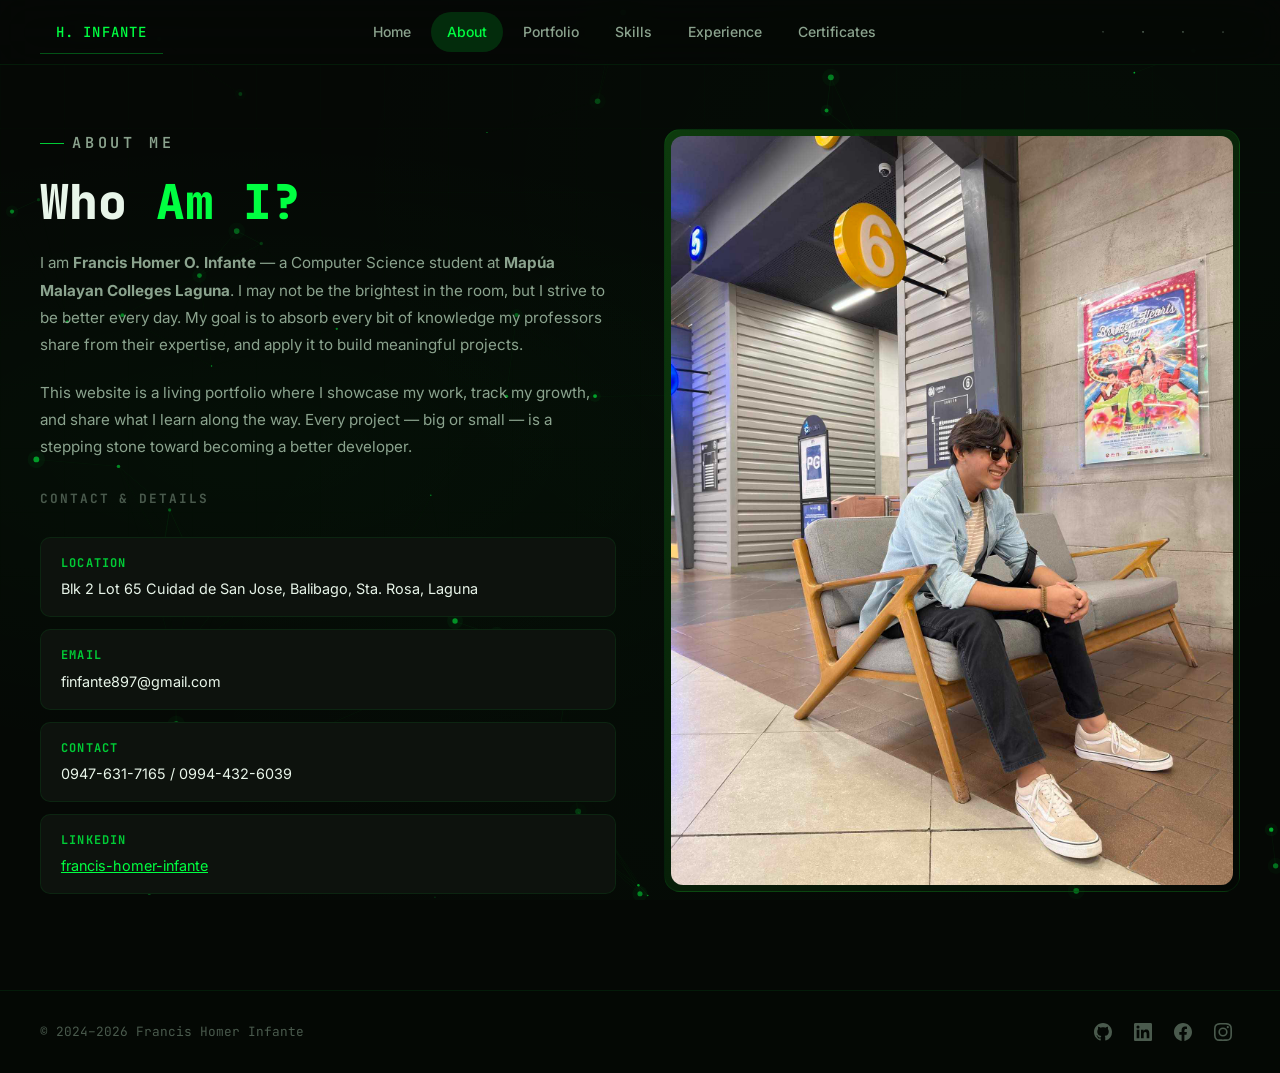
==== commit 1bd7f306: "chore: update project data" ====
--- a/about.html
+++ b/about.html
@@ -81,7 +81,7 @@
       </div>
     </div>
   </footer>
-  <script id="projects-data" type="application/json">{"lastUpdated":"2026-11-24T07:17:21.791Z","featured":[{"name":"HandCursorProject","description":"A computer vision project that tracks hand movements to control the cursor, exploring human-computer interaction through real-time gesture recognition.","language":"Python","tags":["Python","OpenCV","MediaPipe","Computer Vision"],"stars":0,"forks":0,"updatedAt":"2026-07-23T00:00:00Z","url":"https://github.com/FHOInfante/HandCursorProject","isExternal":false},{"name":"TerraPriceMobile","description":"A mobile application that tracks and compares prices across retailers, helping users find the best deals on products they care about.","language":"Python","tags":["Python","Kivy","Mobile","REST API"],"stars":0,"forks":0,"updatedAt":"2026-07-23T00:00:00Z","url":"https://github.com/FHOInfante/TerraPriceMobile","isExternal":false},{"name":"sams","description":"A Student Attendance and Monitoring System built with TypeScript. Tracks student attendance, generates reports, and provides real-time monitoring for classroom management.","language":"TypeScript","tags":["TypeScript","Node.js","Web App","Database"],"stars":2,"forks":0,"updatedAt":"2026-07-21T08:48:54Z","url":"https://github.com/kamachi-dev/sams","isExternal":false},{"name":"Camera-Attendance-App","description":"A facial recognition app for attendance tracking built with Python and OpenCV. Captures camera input to identify students and automatically log attendance into the SAMS system.","language":"Python","tags":["Python","OpenCV","Facial Recognition","Tkinter"],"stars":0,"forks":0,"updatedAt":"2026-07-14T00:00:00Z","url":"https://github.com/FHOInfante/Camera-Attendance-App","isExternal":false},{"name":"Avalia","description":"Avalia is an online cinema ticket booking system that allows users to browse movies, select showtimes, and reserve seats seamlessly. It is designed to provide a convenient and efficient movie booking experience.","language":"CSS","tags":["HTML","CSS","JavaScript","Web App"],"stars":0,"forks":2,"updatedAt":"2026-03-23T05:02:08Z","url":"https://github.com/mvillamante/Avalia","isExternal":true},{"name":"TwitterClone","description":"A Twitter clone called Vespera with a custom gradient-themed design. Features include user registration, login, tweeting, following, timelines, likes, and profiles. Built with HTML, CSS, JavaScript, and Node.js, deployed on Netlify.","language":"JavaScript","tags":["HTML","CSS","JavaScript","Node.js","Netlify"],"stars":0,"forks":1,"updatedAt":"2024-02-10T06:14:11Z","url":"https://github.com/mvillamante/TwitterClone","isExternal":false}],"projects":[{"name":"HandCursorProject","description":"A computer vision project that tracks hand movements to control the cursor, exploring human-computer interaction through real-time gesture recognition.","language":"Python","tags":["Python","OpenCV","MediaPipe","Computer Vision"],"stars":0,"forks":0,"updatedAt":"2026-07-23T00:00:00Z","url":"https://github.com/FHOInfante/HandCursorProject","isExternal":false},{"name":"TerraPriceMobile","description":"A mobile application that tracks and compares prices across retailers, helping users find the best deals on products they care about.","language":"Python","tags":["Python","Kivy","Mobile","REST API"],"stars":0,"forks":0,"updatedAt":"2026-07-23T00:00:00Z","url":"https://github.com/FHOInfante/TerraPriceMobile","isExternal":false},{"name":"sams","description":"A Student Attendance and Monitoring System built with TypeScript. Tracks student attendance, generates reports, and provides real-time monitoring for classroom management.","language":"TypeScript","tags":["TypeScript","Node.js","Web App","Database"],"stars":2,"forks":0,"updatedAt":"2026-07-21T08:48:54Z","url":"https://github.com/kamachi-dev/sams","isExternal":false},{"name":"Camera-Attendance-App","description":"A facial recognition app for attendance tracking built with Python and OpenCV. Captures camera input to identify students and automatically log attendance into the SAMS system.","language":"Python","tags":["Python","OpenCV","Facial Recognition","Tkinter"],"stars":0,"forks":0,"updatedAt":"2026-07-14T00:00:00Z","url":"https://github.com/FHOInfante/Camera-Attendance-App","isExternal":false},{"name":"Avalia","description":"Avalia is an online cinema ticket booking system that allows users to browse movies, select showtimes, and reserve seats seamlessly. It is designed to provide a convenient and efficient movie booking experience.","language":"CSS","tags":["HTML","CSS","JavaScript","Web App"],"stars":0,"forks":2,"updatedAt":"2026-03-23T05:02:08Z","url":"https://github.com/mvillamante/Avalia","isExternal":true},{"name":"TwitterClone","description":"A Twitter clone called Vespera with a custom gradient-themed design. Features include user registration, login, tweeting, following, timelines, likes, and profiles. Built with HTML, CSS, JavaScript, and Node.js, deployed on Netlify.","language":"JavaScript","tags":["HTML","CSS","JavaScript","Node.js","Netlify"],"stars":0,"forks":1,"updatedAt":"2024-02-10T06:14:11Z","url":"https://github.com/mvillamante/TwitterClone","isExternal":false}],"collaborations":[{"name":"Prof. Maria Santos","title":"CS Instructor","text":"Homer is a dedicated and curious learner. He approaches every challenge with determination and always seeks to understand the underlying principles."},{"name":"Juan Dela Cruz","title":"Classmate & Collaborator","text":"I had the pleasure of working with Homer on a group project. His attention to detail and ability to break down complex problems made him an invaluable team member."},{"name":"Engr. Robert Reyes","title":"Project Mentor","text":"Francis demonstrates strong analytical skills and a genuine passion for technology. He consistently goes above and beyond what is required."}],"certificates":[{"title":"Customer Centricity","issuer":"Wadhwani Foundation","description":"Learned customer-focused business strategies and how to build lasting customer relationships.","url":"Certificates/Wadhwani Foundation Certificate - 6a607f859ca40b8cfd703752.pdf","image":"website-photos/certificates/Wadhwani Foundation Certificate - Customer Centricity.jpg"},{"title":"Effective Speaking and Listening Skills","issuer":"Wadhwani Foundation","description":"Developed communication skills for effective verbal and non-verbal workplace interactions.","url":"Certificates/Wadhwani Foundation Certificate - 6a6080af9ca40b8cfd703b88.pdf","image":"website-photos/certificates/Wadhwani Foundation Certificate - Effective Speaking and Listening Skills.jpg"},{"title":"Finance Literacy","issuer":"Wadhwani Foundation","description":"Gained foundational knowledge in personal finance, budgeting, and financial planning.","url":"Certificates/Wadhwani Foundation Certificate - 6a60821b9ca40b8cfd70429e.pdf","image":"website-photos/certificates/Wadhwani Foundation Certificate - Finance Literacy.jpg"},{"title":"Impactful Writing Skills","issuer":"Wadhwani Foundation","description":"Mastered professional writing techniques for clear and persuasive business communication.","url":"Certificates/Wadhwani Foundation Certificate - 6a60dcc59ca40b8cfd71b5c9.pdf","image":"website-photos/certificates/Wadhwani Foundation Certificate - Impactful Writing Skills.jpg"},{"title":"Interpersonal Skills","issuer":"Wadhwani Foundation","description":"Built skills for effective teamwork, conflict resolution, and professional relationship management.","url":"Certificates/Wadhwani Foundation Certificate - 6a60dd899ca40b8cfd71b815.pdf","image":"website-photos/certificates/Wadhwani Foundation Certificate - Interpersonal Skills.jpg"},{"title":"Introduction to Entrepreneurship","issuer":"Wadhwani Foundation","description":"Explored the fundamentals of starting and managing a business venture.","url":"Certificates/Wadhwani Foundation Certificate - 6a60de3d9ca40b8cfd71bae3.pdf","image":"website-photos/certificates/Wadhwani Foundation Certificate - Introduction to Entrepreneurship.jpg"},{"title":"Online Communication and Data Security","issuer":"Wadhwani Foundation","description":"Learned best practices for secure online communication and data protection.","url":"Certificates/Wadhwani Foundation Certificate - 6a60dfdc9ca40b8cfd71bf9d.pdf","image":"website-photos/certificates/Wadhwani Foundation Certificate - Online Communication and Data Security.jpg"},{"title":"Problem Solving and Innovation","issuer":"Wadhwani Foundation","description":"Developed analytical thinking and creative problem-solving approaches for real-world challenges.","url":"Certificates/Wadhwani Foundation Certificate - 6a60e3149ca40b8cfd71c6db.pdf","image":"website-photos/certificates/Wadhwani Foundation Certificate - Problem Solving and Innovation.jpg"},{"title":"Professionalism","issuer":"Wadhwani Foundation","description":"Understood professional conduct, workplace ethics, and career development strategies.","url":"Certificates/Wadhwani Foundation Certificate - 6a61cd6c9ca40b8cfd74b287.pdf","image":"website-photos/certificates/Wadhwani Foundation Certificate - Professionalism.jpg"},{"title":"Self-Management","issuer":"Wadhwani Foundation","description":"Learned time management, goal setting, and personal productivity techniques.","url":"Certificates/Wadhwani Foundation Certificate - 6a61ce649ca40b8cfd74b5a9.pdf","image":"website-photos/certificates/Wadhwani Foundation Certificate - Self-Management.jpg"},{"title":"Self-Presentation","issuer":"Wadhwani Foundation","description":"Mastered personal branding and professional presentation skills for career success.","url":"Certificates/Wadhwani Foundation Certificate - 6a61cf169ca40b8cfd74b939.pdf","image":"website-photos/certificates/Wadhwani Foundation Certificate - Self-Presentation.jpg"},{"title":"Start-up Mindset","issuer":"Wadhwani Foundation","description":"Cultivated an entrepreneurial mindset with focus on innovation and opportunity recognition.","url":"Certificates/Wadhwani Foundation Certificate - 6a61cfd89ca40b8cfd74bf15.pdf","image":"website-photos/certificates/Wadhwani Foundation Certificate - Start-up Mindset.jpg"},{"title":"Work Productivity Tools","issuer":"Wadhwani Foundation","description":"Gained proficiency in modern productivity tools for efficient workplace collaboration.","url":"Certificates/Wadhwani Foundation Certificate - 6a61d0509ca40b8cfd74c211.pdf","image":"website-photos/certificates/Wadhwani Foundation Certificate - Work Productivity Tools.jpg"},{"title":"IBM Machine Learning","issuer":"Coursera","description":"Comprehensive ML course covering regression, classification, clustering, and recommendation systems.","url":"website-photos/certificates/Coursera_IBM_Machine_Learning-page-1.png","image":"website-photos/certificates/Coursera_IBM_Machine_Learning-page-1.png"},{"title":"Machine Learning","issuer":"Coursera","description":"Stanford-based course covering supervised learning, unsupervised learning, and best practices.","url":"website-photos/certificates/Coursera_Machine_Learning-page-1.png","image":"website-photos/certificates/Coursera_Machine_Learning-page-1.png"},{"title":"IBM AI Developer","issuer":"Coursera","description":"Professional certificate covering building and deploying AI applications with IBM tools.","url":"website-photos/certificates/Coursera IBM AI Developer.jpg","image":"website-photos/certificates/Coursera IBM AI Developer.jpg"}],"skills":[{"name":"Python","icon":"https://cdn.jsdelivr.net/gh/devicons/devicon/icons/python/python-original.svg","category":"Languages"},{"name":"JavaScript","icon":"https://cdn.jsdelivr.net/gh/devicons/devicon/icons/javascript/javascript-original.svg","category":"Languages"},{"name":"TypeScript","icon":"https://cdn.jsdelivr.net/gh/devicons/devicon/icons/typescript/typescript-original.svg","category":"Languages"},{"name":"HTML5","icon":"https://cdn.jsdelivr.net/gh/devicons/devicon/icons/html5/html5-original.svg","category":"Languages"},{"name":"CSS3","icon":"https://cdn.jsdelivr.net/gh/devicons/devicon/icons/css3/css3-original.svg","category":"Languages"},{"name":"C#","icon":"https://cdn.jsdelivr.net/gh/devicons/devicon/icons/csharp/csharp-original.svg","category":"Languages"},{"name":"MySQL","icon":"https://cdn.jsdelivr.net/gh/devicons/devicon/icons/mysql/mysql-original.svg","category":"Databases"},{"name":"PostgreSQL","icon":"https://cdn.jsdelivr.net/gh/devicons/devicon/icons/postgresql/postgresql-original.svg","category":"Databases"},{"name":"Git","icon":"https://cdn.jsdelivr.net/gh/devicons/devicon/icons/git/git-original.svg","category":"Tools"},{"name":"VS Code","icon":"https://cdn.jsdelivr.net/gh/devicons/devicon/icons/visualstudio/visualstudio-plain.svg","category":"Tools"},{"name":"Android Studio","icon":"https://cdn.jsdelivr.net/gh/devicons/devicon/icons/android/android-original.svg","category":"Tools"},{"name":"XAMPP","icon":"https://cdn.jsdelivr.net/gh/devicons/devicon/icons/apache/apache-original.svg","category":"Tools"},{"name":"Postman","icon":"https://cdn.jsdelivr.net/gh/devicons/devicon/icons/postman/postman-original.svg","category":"Tools"}]}</script>
+  <script id="projects-data" type="application/json">{"lastUpdated":"2026-11-25T05:50:21.280Z","featured":[{"name":"HandCursorProject","description":"A computer vision project that tracks hand movements to control the cursor, exploring human-computer interaction through real-time gesture recognition.","language":"Python","tags":["Python","OpenCV","MediaPipe","Computer Vision"],"stars":0,"forks":0,"updatedAt":"2026-07-23T00:00:00Z","url":"https://github.com/FHOInfante/HandCursorProject","isExternal":false},{"name":"TerraPriceMobile","description":"A mobile application that tracks and compares prices across retailers, helping users find the best deals on products they care about.","language":"Python","tags":["Python","Kivy","Mobile","REST API"],"stars":0,"forks":0,"updatedAt":"2026-07-23T00:00:00Z","url":"https://github.com/FHOInfante/TerraPriceMobile","isExternal":false},{"name":"sams","description":"A Student Attendance and Monitoring System built with TypeScript. Tracks student attendance, generates reports, and provides real-time monitoring for classroom management.","language":"TypeScript","tags":["TypeScript","Node.js","Web App","Database"],"stars":2,"forks":0,"updatedAt":"2026-07-21T08:48:54Z","url":"https://github.com/kamachi-dev/sams","isExternal":false},{"name":"Camera-Attendance-App","description":"A facial recognition app for attendance tracking built with Python and OpenCV. Captures camera input to identify students and automatically log attendance into the SAMS system.","language":"Python","tags":["Python","OpenCV","Facial Recognition","Tkinter"],"stars":0,"forks":0,"updatedAt":"2026-07-14T00:00:00Z","url":"https://github.com/FHOInfante/Camera-Attendance-App","isExternal":false},{"name":"Avalia","description":"Avalia is an online cinema ticket booking system that allows users to browse movies, select showtimes, and reserve seats seamlessly. It is designed to provide a convenient and efficient movie booking experience.","language":"CSS","tags":["HTML","CSS","JavaScript","Web App"],"stars":0,"forks":2,"updatedAt":"2026-03-23T05:02:08Z","url":"https://github.com/mvillamante/Avalia","isExternal":true},{"name":"TwitterClone","description":"A Twitter clone called Vespera with a custom gradient-themed design. Features include user registration, login, tweeting, following, timelines, likes, and profiles. Built with HTML, CSS, JavaScript, and Node.js, deployed on Netlify.","language":"JavaScript","tags":["HTML","CSS","JavaScript","Node.js","Netlify"],"stars":0,"forks":1,"updatedAt":"2024-02-10T06:14:11Z","url":"https://github.com/mvillamante/TwitterClone","isExternal":false}],"projects":[{"name":"HandCursorProject","description":"A computer vision project that tracks hand movements to control the cursor, exploring human-computer interaction through real-time gesture recognition.","language":"Python","tags":["Python","OpenCV","MediaPipe","Computer Vision"],"stars":0,"forks":0,"updatedAt":"2026-07-23T00:00:00Z","url":"https://github.com/FHOInfante/HandCursorProject","isExternal":false},{"name":"TerraPriceMobile","description":"A mobile application that tracks and compares prices across retailers, helping users find the best deals on products they care about.","language":"Python","tags":["Python","Kivy","Mobile","REST API"],"stars":0,"forks":0,"updatedAt":"2026-07-23T00:00:00Z","url":"https://github.com/FHOInfante/TerraPriceMobile","isExternal":false},{"name":"sams","description":"A Student Attendance and Monitoring System built with TypeScript. Tracks student attendance, generates reports, and provides real-time monitoring for classroom management.","language":"TypeScript","tags":["TypeScript","Node.js","Web App","Database"],"stars":2,"forks":0,"updatedAt":"2026-07-21T08:48:54Z","url":"https://github.com/kamachi-dev/sams","isExternal":false},{"name":"Camera-Attendance-App","description":"A facial recognition app for attendance tracking built with Python and OpenCV. Captures camera input to identify students and automatically log attendance into the SAMS system.","language":"Python","tags":["Python","OpenCV","Facial Recognition","Tkinter"],"stars":0,"forks":0,"updatedAt":"2026-07-14T00:00:00Z","url":"https://github.com/FHOInfante/Camera-Attendance-App","isExternal":false},{"name":"Avalia","description":"Avalia is an online cinema ticket booking system that allows users to browse movies, select showtimes, and reserve seats seamlessly. It is designed to provide a convenient and efficient movie booking experience.","language":"CSS","tags":["HTML","CSS","JavaScript","Web App"],"stars":0,"forks":2,"updatedAt":"2026-03-23T05:02:08Z","url":"https://github.com/mvillamante/Avalia","isExternal":true},{"name":"TwitterClone","description":"A Twitter clone called Vespera with a custom gradient-themed design. Features include user registration, login, tweeting, following, timelines, likes, and profiles. Built with HTML, CSS, JavaScript, and Node.js, deployed on Netlify.","language":"JavaScript","tags":["HTML","CSS","JavaScript","Node.js","Netlify"],"stars":0,"forks":1,"updatedAt":"2024-02-10T06:14:11Z","url":"https://github.com/mvillamante/TwitterClone","isExternal":false}],"collaborations":[{"name":"Prof. Maria Santos","title":"CS Instructor","text":"Homer is a dedicated and curious learner. He approaches every challenge with determination and always seeks to understand the underlying principles."},{"name":"Juan Dela Cruz","title":"Classmate & Collaborator","text":"I had the pleasure of working with Homer on a group project. His attention to detail and ability to break down complex problems made him an invaluable team member."},{"name":"Engr. Robert Reyes","title":"Project Mentor","text":"Francis demonstrates strong analytical skills and a genuine passion for technology. He consistently goes above and beyond what is required."}],"certificates":[{"title":"Customer Centricity","issuer":"Wadhwani Foundation","description":"Learned customer-focused business strategies and how to build lasting customer relationships.","url":"Certificates/Wadhwani Foundation Certificate - 6a607f859ca40b8cfd703752.pdf","image":"website-photos/certificates/Wadhwani Foundation Certificate - Customer Centricity.jpg"},{"title":"Effective Speaking and Listening Skills","issuer":"Wadhwani Foundation","description":"Developed communication skills for effective verbal and non-verbal workplace interactions.","url":"Certificates/Wadhwani Foundation Certificate - 6a6080af9ca40b8cfd703b88.pdf","image":"website-photos/certificates/Wadhwani Foundation Certificate - Effective Speaking and Listening Skills.jpg"},{"title":"Finance Literacy","issuer":"Wadhwani Foundation","description":"Gained foundational knowledge in personal finance, budgeting, and financial planning.","url":"Certificates/Wadhwani Foundation Certificate - 6a60821b9ca40b8cfd70429e.pdf","image":"website-photos/certificates/Wadhwani Foundation Certificate - Finance Literacy.jpg"},{"title":"Impactful Writing Skills","issuer":"Wadhwani Foundation","description":"Mastered professional writing techniques for clear and persuasive business communication.","url":"Certificates/Wadhwani Foundation Certificate - 6a60dcc59ca40b8cfd71b5c9.pdf","image":"website-photos/certificates/Wadhwani Foundation Certificate - Impactful Writing Skills.jpg"},{"title":"Interpersonal Skills","issuer":"Wadhwani Foundation","description":"Built skills for effective teamwork, conflict resolution, and professional relationship management.","url":"Certificates/Wadhwani Foundation Certificate - 6a60dd899ca40b8cfd71b815.pdf","image":"website-photos/certificates/Wadhwani Foundation Certificate - Interpersonal Skills.jpg"},{"title":"Introduction to Entrepreneurship","issuer":"Wadhwani Foundation","description":"Explored the fundamentals of starting and managing a business venture.","url":"Certificates/Wadhwani Foundation Certificate - 6a60de3d9ca40b8cfd71bae3.pdf","image":"website-photos/certificates/Wadhwani Foundation Certificate - Introduction to Entrepreneurship.jpg"},{"title":"Online Communication and Data Security","issuer":"Wadhwani Foundation","description":"Learned best practices for secure online communication and data protection.","url":"Certificates/Wadhwani Foundation Certificate - 6a60dfdc9ca40b8cfd71bf9d.pdf","image":"website-photos/certificates/Wadhwani Foundation Certificate - Online Communication and Data Security.jpg"},{"title":"Problem Solving and Innovation","issuer":"Wadhwani Foundation","description":"Developed analytical thinking and creative problem-solving approaches for real-world challenges.","url":"Certificates/Wadhwani Foundation Certificate - 6a60e3149ca40b8cfd71c6db.pdf","image":"website-photos/certificates/Wadhwani Foundation Certificate - Problem Solving and Innovation.jpg"},{"title":"Professionalism","issuer":"Wadhwani Foundation","description":"Understood professional conduct, workplace ethics, and career development strategies.","url":"Certificates/Wadhwani Foundation Certificate - 6a61cd6c9ca40b8cfd74b287.pdf","image":"website-photos/certificates/Wadhwani Foundation Certificate - Professionalism.jpg"},{"title":"Self-Management","issuer":"Wadhwani Foundation","description":"Learned time management, goal setting, and personal productivity techniques.","url":"Certificates/Wadhwani Foundation Certificate - 6a61ce649ca40b8cfd74b5a9.pdf","image":"website-photos/certificates/Wadhwani Foundation Certificate - Self-Management.jpg"},{"title":"Self-Presentation","issuer":"Wadhwani Foundation","description":"Mastered personal branding and professional presentation skills for career success.","url":"Certificates/Wadhwani Foundation Certificate - 6a61cf169ca40b8cfd74b939.pdf","image":"website-photos/certificates/Wadhwani Foundation Certificate - Self-Presentation.jpg"},{"title":"Start-up Mindset","issuer":"Wadhwani Foundation","description":"Cultivated an entrepreneurial mindset with focus on innovation and opportunity recognition.","url":"Certificates/Wadhwani Foundation Certificate - 6a61cfd89ca40b8cfd74bf15.pdf","image":"website-photos/certificates/Wadhwani Foundation Certificate - Start-up Mindset.jpg"},{"title":"Work Productivity Tools","issuer":"Wadhwani Foundation","description":"Gained proficiency in modern productivity tools for efficient workplace collaboration.","url":"Certificates/Wadhwani Foundation Certificate - 6a61d0509ca40b8cfd74c211.pdf","image":"website-photos/certificates/Wadhwani Foundation Certificate - Work Productivity Tools.jpg"},{"title":"IBM Machine Learning","issuer":"Coursera","description":"Comprehensive ML course covering regression, classification, clustering, and recommendation systems.","url":"website-photos/certificates/Coursera_IBM_Machine_Learning-page-1.png","image":"website-photos/certificates/Coursera_IBM_Machine_Learning-page-1.png"},{"title":"Machine Learning","issuer":"Coursera","description":"Stanford-based course covering supervised learning, unsupervised learning, and best practices.","url":"website-photos/certificates/Coursera_Machine_Learning-page-1.png","image":"website-photos/certificates/Coursera_Machine_Learning-page-1.png"},{"title":"IBM AI Developer","issuer":"Coursera","description":"Professional certificate covering building and deploying AI applications with IBM tools.","url":"website-photos/certificates/Coursera IBM AI Developer.jpg","image":"website-photos/certificates/Coursera IBM AI Developer.jpg"}],"skills":[{"name":"Python","icon":"https://cdn.jsdelivr.net/gh/devicons/devicon/icons/python/python-original.svg","category":"Languages"},{"name":"JavaScript","icon":"https://cdn.jsdelivr.net/gh/devicons/devicon/icons/javascript/javascript-original.svg","category":"Languages"},{"name":"TypeScript","icon":"https://cdn.jsdelivr.net/gh/devicons/devicon/icons/typescript/typescript-original.svg","category":"Languages"},{"name":"HTML5","icon":"https://cdn.jsdelivr.net/gh/devicons/devicon/icons/html5/html5-original.svg","category":"Languages"},{"name":"CSS3","icon":"https://cdn.jsdelivr.net/gh/devicons/devicon/icons/css3/css3-original.svg","category":"Languages"},{"name":"C#","icon":"https://cdn.jsdelivr.net/gh/devicons/devicon/icons/csharp/csharp-original.svg","category":"Languages"},{"name":"MySQL","icon":"https://cdn.jsdelivr.net/gh/devicons/devicon/icons/mysql/mysql-original.svg","category":"Databases"},{"name":"PostgreSQL","icon":"https://cdn.jsdelivr.net/gh/devicons/devicon/icons/postgresql/postgresql-original.svg","category":"Databases"},{"name":"Git","icon":"https://cdn.jsdelivr.net/gh/devicons/devicon/icons/git/git-original.svg","category":"Tools"},{"name":"VS Code","icon":"https://cdn.jsdelivr.net/gh/devicons/devicon/icons/visualstudio/visualstudio-plain.svg","category":"Tools"},{"name":"Android Studio","icon":"https://cdn.jsdelivr.net/gh/devicons/devicon/icons/android/android-original.svg","category":"Tools"},{"name":"XAMPP","icon":"https://cdn.jsdelivr.net/gh/devicons/devicon/icons/apache/apache-original.svg","category":"Tools"},{"name":"Postman","icon":"https://cdn.jsdelivr.net/gh/devicons/devicon/icons/postman/postman-original.svg","category":"Tools"}]}</script>
   <script src="bg-animation.js"></script>
 </body>
 </html>
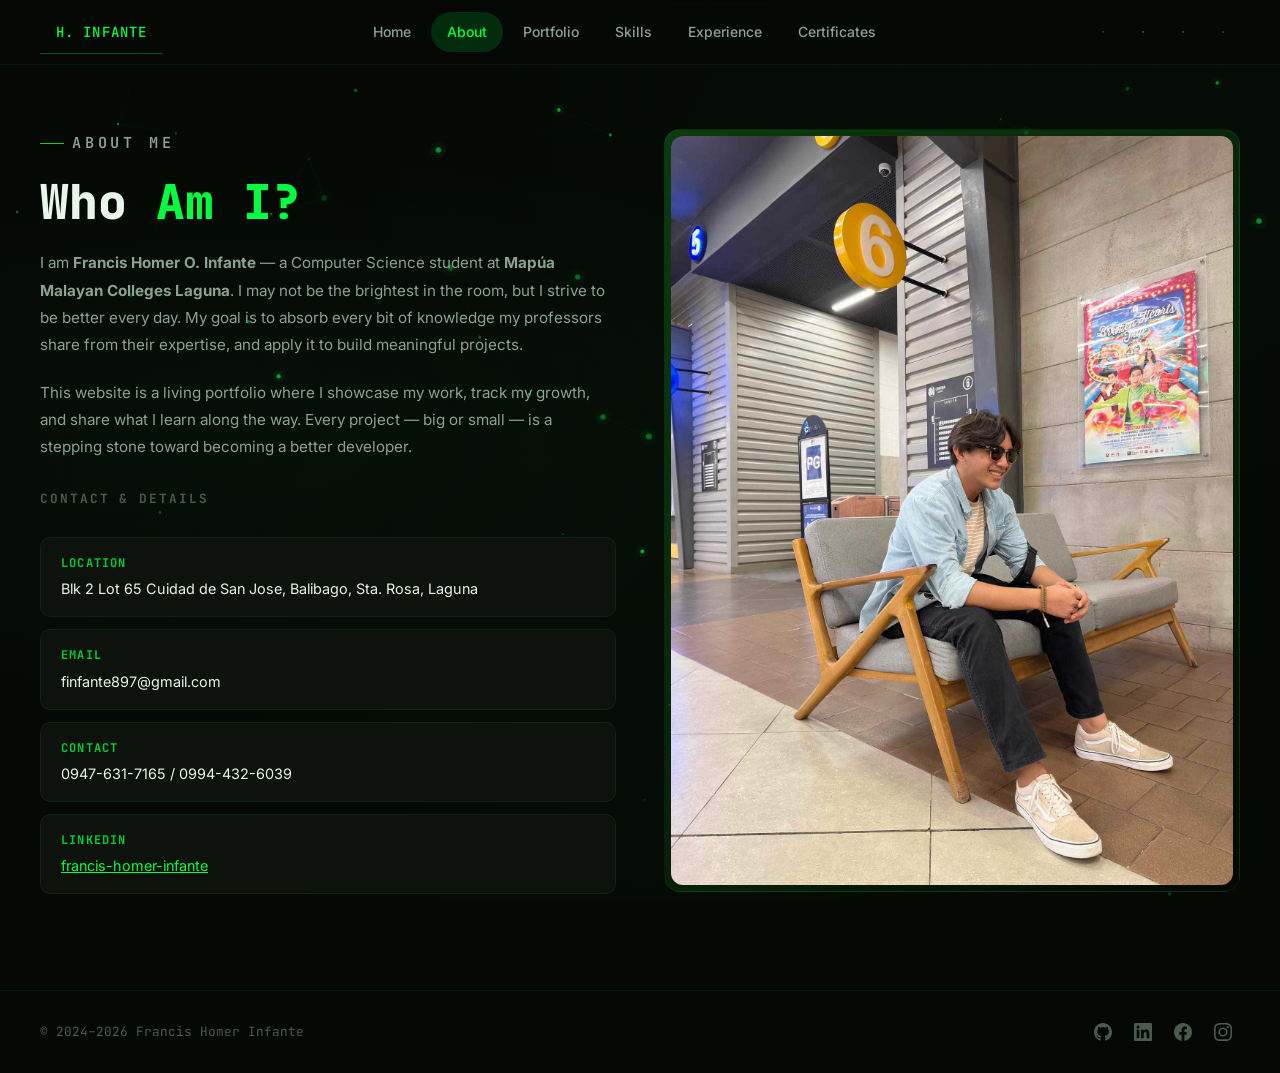
==== commit 8d3da9bc: "chore: update project data" ====
--- a/about.html
+++ b/about.html
@@ -81,7 +81,7 @@
       </div>
     </div>
   </footer>
-  <script id="projects-data" type="application/json">{"lastUpdated":"2026-11-25T05:50:21.280Z","featured":[{"name":"HandCursorProject","description":"A computer vision project that tracks hand movements to control the cursor, exploring human-computer interaction through real-time gesture recognition.","language":"Python","tags":["Python","OpenCV","MediaPipe","Computer Vision"],"stars":0,"forks":0,"updatedAt":"2026-07-23T00:00:00Z","url":"https://github.com/FHOInfante/HandCursorProject","isExternal":false},{"name":"TerraPriceMobile","description":"A mobile application that tracks and compares prices across retailers, helping users find the best deals on products they care about.","language":"Python","tags":["Python","Kivy","Mobile","REST API"],"stars":0,"forks":0,"updatedAt":"2026-07-23T00:00:00Z","url":"https://github.com/FHOInfante/TerraPriceMobile","isExternal":false},{"name":"sams","description":"A Student Attendance and Monitoring System built with TypeScript. Tracks student attendance, generates reports, and provides real-time monitoring for classroom management.","language":"TypeScript","tags":["TypeScript","Node.js","Web App","Database"],"stars":2,"forks":0,"updatedAt":"2026-07-21T08:48:54Z","url":"https://github.com/kamachi-dev/sams","isExternal":false},{"name":"Camera-Attendance-App","description":"A facial recognition app for attendance tracking built with Python and OpenCV. Captures camera input to identify students and automatically log attendance into the SAMS system.","language":"Python","tags":["Python","OpenCV","Facial Recognition","Tkinter"],"stars":0,"forks":0,"updatedAt":"2026-07-14T00:00:00Z","url":"https://github.com/FHOInfante/Camera-Attendance-App","isExternal":false},{"name":"Avalia","description":"Avalia is an online cinema ticket booking system that allows users to browse movies, select showtimes, and reserve seats seamlessly. It is designed to provide a convenient and efficient movie booking experience.","language":"CSS","tags":["HTML","CSS","JavaScript","Web App"],"stars":0,"forks":2,"updatedAt":"2026-03-23T05:02:08Z","url":"https://github.com/mvillamante/Avalia","isExternal":true},{"name":"TwitterClone","description":"A Twitter clone called Vespera with a custom gradient-themed design. Features include user registration, login, tweeting, following, timelines, likes, and profiles. Built with HTML, CSS, JavaScript, and Node.js, deployed on Netlify.","language":"JavaScript","tags":["HTML","CSS","JavaScript","Node.js","Netlify"],"stars":0,"forks":1,"updatedAt":"2024-02-10T06:14:11Z","url":"https://github.com/mvillamante/TwitterClone","isExternal":false}],"projects":[{"name":"HandCursorProject","description":"A computer vision project that tracks hand movements to control the cursor, exploring human-computer interaction through real-time gesture recognition.","language":"Python","tags":["Python","OpenCV","MediaPipe","Computer Vision"],"stars":0,"forks":0,"updatedAt":"2026-07-23T00:00:00Z","url":"https://github.com/FHOInfante/HandCursorProject","isExternal":false},{"name":"TerraPriceMobile","description":"A mobile application that tracks and compares prices across retailers, helping users find the best deals on products they care about.","language":"Python","tags":["Python","Kivy","Mobile","REST API"],"stars":0,"forks":0,"updatedAt":"2026-07-23T00:00:00Z","url":"https://github.com/FHOInfante/TerraPriceMobile","isExternal":false},{"name":"sams","description":"A Student Attendance and Monitoring System built with TypeScript. Tracks student attendance, generates reports, and provides real-time monitoring for classroom management.","language":"TypeScript","tags":["TypeScript","Node.js","Web App","Database"],"stars":2,"forks":0,"updatedAt":"2026-07-21T08:48:54Z","url":"https://github.com/kamachi-dev/sams","isExternal":false},{"name":"Camera-Attendance-App","description":"A facial recognition app for attendance tracking built with Python and OpenCV. Captures camera input to identify students and automatically log attendance into the SAMS system.","language":"Python","tags":["Python","OpenCV","Facial Recognition","Tkinter"],"stars":0,"forks":0,"updatedAt":"2026-07-14T00:00:00Z","url":"https://github.com/FHOInfante/Camera-Attendance-App","isExternal":false},{"name":"Avalia","description":"Avalia is an online cinema ticket booking system that allows users to browse movies, select showtimes, and reserve seats seamlessly. It is designed to provide a convenient and efficient movie booking experience.","language":"CSS","tags":["HTML","CSS","JavaScript","Web App"],"stars":0,"forks":2,"updatedAt":"2026-03-23T05:02:08Z","url":"https://github.com/mvillamante/Avalia","isExternal":true},{"name":"TwitterClone","description":"A Twitter clone called Vespera with a custom gradient-themed design. Features include user registration, login, tweeting, following, timelines, likes, and profiles. Built with HTML, CSS, JavaScript, and Node.js, deployed on Netlify.","language":"JavaScript","tags":["HTML","CSS","JavaScript","Node.js","Netlify"],"stars":0,"forks":1,"updatedAt":"2024-02-10T06:14:11Z","url":"https://github.com/mvillamante/TwitterClone","isExternal":false}],"collaborations":[{"name":"Prof. Maria Santos","title":"CS Instructor","text":"Homer is a dedicated and curious learner. He approaches every challenge with determination and always seeks to understand the underlying principles."},{"name":"Juan Dela Cruz","title":"Classmate & Collaborator","text":"I had the pleasure of working with Homer on a group project. His attention to detail and ability to break down complex problems made him an invaluable team member."},{"name":"Engr. Robert Reyes","title":"Project Mentor","text":"Francis demonstrates strong analytical skills and a genuine passion for technology. He consistently goes above and beyond what is required."}],"certificates":[{"title":"Customer Centricity","issuer":"Wadhwani Foundation","description":"Learned customer-focused business strategies and how to build lasting customer relationships.","url":"Certificates/Wadhwani Foundation Certificate - 6a607f859ca40b8cfd703752.pdf","image":"website-photos/certificates/Wadhwani Foundation Certificate - Customer Centricity.jpg"},{"title":"Effective Speaking and Listening Skills","issuer":"Wadhwani Foundation","description":"Developed communication skills for effective verbal and non-verbal workplace interactions.","url":"Certificates/Wadhwani Foundation Certificate - 6a6080af9ca40b8cfd703b88.pdf","image":"website-photos/certificates/Wadhwani Foundation Certificate - Effective Speaking and Listening Skills.jpg"},{"title":"Finance Literacy","issuer":"Wadhwani Foundation","description":"Gained foundational knowledge in personal finance, budgeting, and financial planning.","url":"Certificates/Wadhwani Foundation Certificate - 6a60821b9ca40b8cfd70429e.pdf","image":"website-photos/certificates/Wadhwani Foundation Certificate - Finance Literacy.jpg"},{"title":"Impactful Writing Skills","issuer":"Wadhwani Foundation","description":"Mastered professional writing techniques for clear and persuasive business communication.","url":"Certificates/Wadhwani Foundation Certificate - 6a60dcc59ca40b8cfd71b5c9.pdf","image":"website-photos/certificates/Wadhwani Foundation Certificate - Impactful Writing Skills.jpg"},{"title":"Interpersonal Skills","issuer":"Wadhwani Foundation","description":"Built skills for effective teamwork, conflict resolution, and professional relationship management.","url":"Certificates/Wadhwani Foundation Certificate - 6a60dd899ca40b8cfd71b815.pdf","image":"website-photos/certificates/Wadhwani Foundation Certificate - Interpersonal Skills.jpg"},{"title":"Introduction to Entrepreneurship","issuer":"Wadhwani Foundation","description":"Explored the fundamentals of starting and managing a business venture.","url":"Certificates/Wadhwani Foundation Certificate - 6a60de3d9ca40b8cfd71bae3.pdf","image":"website-photos/certificates/Wadhwani Foundation Certificate - Introduction to Entrepreneurship.jpg"},{"title":"Online Communication and Data Security","issuer":"Wadhwani Foundation","description":"Learned best practices for secure online communication and data protection.","url":"Certificates/Wadhwani Foundation Certificate - 6a60dfdc9ca40b8cfd71bf9d.pdf","image":"website-photos/certificates/Wadhwani Foundation Certificate - Online Communication and Data Security.jpg"},{"title":"Problem Solving and Innovation","issuer":"Wadhwani Foundation","description":"Developed analytical thinking and creative problem-solving approaches for real-world challenges.","url":"Certificates/Wadhwani Foundation Certificate - 6a60e3149ca40b8cfd71c6db.pdf","image":"website-photos/certificates/Wadhwani Foundation Certificate - Problem Solving and Innovation.jpg"},{"title":"Professionalism","issuer":"Wadhwani Foundation","description":"Understood professional conduct, workplace ethics, and career development strategies.","url":"Certificates/Wadhwani Foundation Certificate - 6a61cd6c9ca40b8cfd74b287.pdf","image":"website-photos/certificates/Wadhwani Foundation Certificate - Professionalism.jpg"},{"title":"Self-Management","issuer":"Wadhwani Foundation","description":"Learned time management, goal setting, and personal productivity techniques.","url":"Certificates/Wadhwani Foundation Certificate - 6a61ce649ca40b8cfd74b5a9.pdf","image":"website-photos/certificates/Wadhwani Foundation Certificate - Self-Management.jpg"},{"title":"Self-Presentation","issuer":"Wadhwani Foundation","description":"Mastered personal branding and professional presentation skills for career success.","url":"Certificates/Wadhwani Foundation Certificate - 6a61cf169ca40b8cfd74b939.pdf","image":"website-photos/certificates/Wadhwani Foundation Certificate - Self-Presentation.jpg"},{"title":"Start-up Mindset","issuer":"Wadhwani Foundation","description":"Cultivated an entrepreneurial mindset with focus on innovation and opportunity recognition.","url":"Certificates/Wadhwani Foundation Certificate - 6a61cfd89ca40b8cfd74bf15.pdf","image":"website-photos/certificates/Wadhwani Foundation Certificate - Start-up Mindset.jpg"},{"title":"Work Productivity Tools","issuer":"Wadhwani Foundation","description":"Gained proficiency in modern productivity tools for efficient workplace collaboration.","url":"Certificates/Wadhwani Foundation Certificate - 6a61d0509ca40b8cfd74c211.pdf","image":"website-photos/certificates/Wadhwani Foundation Certificate - Work Productivity Tools.jpg"},{"title":"IBM Machine Learning","issuer":"Coursera","description":"Comprehensive ML course covering regression, classification, clustering, and recommendation systems.","url":"website-photos/certificates/Coursera_IBM_Machine_Learning-page-1.png","image":"website-photos/certificates/Coursera_IBM_Machine_Learning-page-1.png"},{"title":"Machine Learning","issuer":"Coursera","description":"Stanford-based course covering supervised learning, unsupervised learning, and best practices.","url":"website-photos/certificates/Coursera_Machine_Learning-page-1.png","image":"website-photos/certificates/Coursera_Machine_Learning-page-1.png"},{"title":"IBM AI Developer","issuer":"Coursera","description":"Professional certificate covering building and deploying AI applications with IBM tools.","url":"website-photos/certificates/Coursera IBM AI Developer.jpg","image":"website-photos/certificates/Coursera IBM AI Developer.jpg"}],"skills":[{"name":"Python","icon":"https://cdn.jsdelivr.net/gh/devicons/devicon/icons/python/python-original.svg","category":"Languages"},{"name":"JavaScript","icon":"https://cdn.jsdelivr.net/gh/devicons/devicon/icons/javascript/javascript-original.svg","category":"Languages"},{"name":"TypeScript","icon":"https://cdn.jsdelivr.net/gh/devicons/devicon/icons/typescript/typescript-original.svg","category":"Languages"},{"name":"HTML5","icon":"https://cdn.jsdelivr.net/gh/devicons/devicon/icons/html5/html5-original.svg","category":"Languages"},{"name":"CSS3","icon":"https://cdn.jsdelivr.net/gh/devicons/devicon/icons/css3/css3-original.svg","category":"Languages"},{"name":"C#","icon":"https://cdn.jsdelivr.net/gh/devicons/devicon/icons/csharp/csharp-original.svg","category":"Languages"},{"name":"MySQL","icon":"https://cdn.jsdelivr.net/gh/devicons/devicon/icons/mysql/mysql-original.svg","category":"Databases"},{"name":"PostgreSQL","icon":"https://cdn.jsdelivr.net/gh/devicons/devicon/icons/postgresql/postgresql-original.svg","category":"Databases"},{"name":"Git","icon":"https://cdn.jsdelivr.net/gh/devicons/devicon/icons/git/git-original.svg","category":"Tools"},{"name":"VS Code","icon":"https://cdn.jsdelivr.net/gh/devicons/devicon/icons/visualstudio/visualstudio-plain.svg","category":"Tools"},{"name":"Android Studio","icon":"https://cdn.jsdelivr.net/gh/devicons/devicon/icons/android/android-original.svg","category":"Tools"},{"name":"XAMPP","icon":"https://cdn.jsdelivr.net/gh/devicons/devicon/icons/apache/apache-original.svg","category":"Tools"},{"name":"Postman","icon":"https://cdn.jsdelivr.net/gh/devicons/devicon/icons/postman/postman-original.svg","category":"Tools"}]}</script>
+  <script id="projects-data" type="application/json">{"lastUpdated":"2026-11-26T05:41:12.624Z","featured":[{"name":"HandCursorProject","description":"A computer vision project that tracks hand movements to control the cursor, exploring human-computer interaction through real-time gesture recognition.","language":"Python","tags":["Python","OpenCV","MediaPipe","Computer Vision"],"stars":0,"forks":0,"updatedAt":"2026-07-23T00:00:00Z","url":"https://github.com/FHOInfante/HandCursorProject","isExternal":false},{"name":"TerraPriceMobile","description":"A mobile application that tracks and compares prices across retailers, helping users find the best deals on products they care about.","language":"Python","tags":["Python","Kivy","Mobile","REST API"],"stars":0,"forks":0,"updatedAt":"2026-07-23T00:00:00Z","url":"https://github.com/FHOInfante/TerraPriceMobile","isExternal":false},{"name":"sams","description":"A Student Attendance and Monitoring System built with TypeScript. Tracks student attendance, generates reports, and provides real-time monitoring for classroom management.","language":"TypeScript","tags":["TypeScript","Node.js","Web App","Database"],"stars":2,"forks":0,"updatedAt":"2026-07-21T08:48:54Z","url":"https://github.com/kamachi-dev/sams","isExternal":false},{"name":"Camera-Attendance-App","description":"A facial recognition app for attendance tracking built with Python and OpenCV. Captures camera input to identify students and automatically log attendance into the SAMS system.","language":"Python","tags":["Python","OpenCV","Facial Recognition","Tkinter"],"stars":0,"forks":0,"updatedAt":"2026-07-14T00:00:00Z","url":"https://github.com/FHOInfante/Camera-Attendance-App","isExternal":false},{"name":"Avalia","description":"Avalia is an online cinema ticket booking system that allows users to browse movies, select showtimes, and reserve seats seamlessly. It is designed to provide a convenient and efficient movie booking experience.","language":"CSS","tags":["HTML","CSS","JavaScript","Web App"],"stars":0,"forks":2,"updatedAt":"2026-03-23T05:02:08Z","url":"https://github.com/mvillamante/Avalia","isExternal":true},{"name":"TwitterClone","description":"A Twitter clone called Vespera with a custom gradient-themed design. Features include user registration, login, tweeting, following, timelines, likes, and profiles. Built with HTML, CSS, JavaScript, and Node.js, deployed on Netlify.","language":"JavaScript","tags":["HTML","CSS","JavaScript","Node.js","Netlify"],"stars":0,"forks":1,"updatedAt":"2024-02-10T06:14:11Z","url":"https://github.com/mvillamante/TwitterClone","isExternal":false}],"projects":[{"name":"HandCursorProject","description":"A computer vision project that tracks hand movements to control the cursor, exploring human-computer interaction through real-time gesture recognition.","language":"Python","tags":["Python","OpenCV","MediaPipe","Computer Vision"],"stars":0,"forks":0,"updatedAt":"2026-07-23T00:00:00Z","url":"https://github.com/FHOInfante/HandCursorProject","isExternal":false},{"name":"TerraPriceMobile","description":"A mobile application that tracks and compares prices across retailers, helping users find the best deals on products they care about.","language":"Python","tags":["Python","Kivy","Mobile","REST API"],"stars":0,"forks":0,"updatedAt":"2026-07-23T00:00:00Z","url":"https://github.com/FHOInfante/TerraPriceMobile","isExternal":false},{"name":"sams","description":"A Student Attendance and Monitoring System built with TypeScript. Tracks student attendance, generates reports, and provides real-time monitoring for classroom management.","language":"TypeScript","tags":["TypeScript","Node.js","Web App","Database"],"stars":2,"forks":0,"updatedAt":"2026-07-21T08:48:54Z","url":"https://github.com/kamachi-dev/sams","isExternal":false},{"name":"Camera-Attendance-App","description":"A facial recognition app for attendance tracking built with Python and OpenCV. Captures camera input to identify students and automatically log attendance into the SAMS system.","language":"Python","tags":["Python","OpenCV","Facial Recognition","Tkinter"],"stars":0,"forks":0,"updatedAt":"2026-07-14T00:00:00Z","url":"https://github.com/FHOInfante/Camera-Attendance-App","isExternal":false},{"name":"Avalia","description":"Avalia is an online cinema ticket booking system that allows users to browse movies, select showtimes, and reserve seats seamlessly. It is designed to provide a convenient and efficient movie booking experience.","language":"CSS","tags":["HTML","CSS","JavaScript","Web App"],"stars":0,"forks":2,"updatedAt":"2026-03-23T05:02:08Z","url":"https://github.com/mvillamante/Avalia","isExternal":true},{"name":"TwitterClone","description":"A Twitter clone called Vespera with a custom gradient-themed design. Features include user registration, login, tweeting, following, timelines, likes, and profiles. Built with HTML, CSS, JavaScript, and Node.js, deployed on Netlify.","language":"JavaScript","tags":["HTML","CSS","JavaScript","Node.js","Netlify"],"stars":0,"forks":1,"updatedAt":"2024-02-10T06:14:11Z","url":"https://github.com/mvillamante/TwitterClone","isExternal":false}],"collaborations":[{"name":"Prof. Maria Santos","title":"CS Instructor","text":"Homer is a dedicated and curious learner. He approaches every challenge with determination and always seeks to understand the underlying principles."},{"name":"Juan Dela Cruz","title":"Classmate & Collaborator","text":"I had the pleasure of working with Homer on a group project. His attention to detail and ability to break down complex problems made him an invaluable team member."},{"name":"Engr. Robert Reyes","title":"Project Mentor","text":"Francis demonstrates strong analytical skills and a genuine passion for technology. He consistently goes above and beyond what is required."}],"certificates":[{"title":"Customer Centricity","issuer":"Wadhwani Foundation","description":"Learned customer-focused business strategies and how to build lasting customer relationships.","url":"Certificates/Wadhwani Foundation Certificate - 6a607f859ca40b8cfd703752.pdf","image":"website-photos/certificates/Wadhwani Foundation Certificate - Customer Centricity.jpg"},{"title":"Effective Speaking and Listening Skills","issuer":"Wadhwani Foundation","description":"Developed communication skills for effective verbal and non-verbal workplace interactions.","url":"Certificates/Wadhwani Foundation Certificate - 6a6080af9ca40b8cfd703b88.pdf","image":"website-photos/certificates/Wadhwani Foundation Certificate - Effective Speaking and Listening Skills.jpg"},{"title":"Finance Literacy","issuer":"Wadhwani Foundation","description":"Gained foundational knowledge in personal finance, budgeting, and financial planning.","url":"Certificates/Wadhwani Foundation Certificate - 6a60821b9ca40b8cfd70429e.pdf","image":"website-photos/certificates/Wadhwani Foundation Certificate - Finance Literacy.jpg"},{"title":"Impactful Writing Skills","issuer":"Wadhwani Foundation","description":"Mastered professional writing techniques for clear and persuasive business communication.","url":"Certificates/Wadhwani Foundation Certificate - 6a60dcc59ca40b8cfd71b5c9.pdf","image":"website-photos/certificates/Wadhwani Foundation Certificate - Impactful Writing Skills.jpg"},{"title":"Interpersonal Skills","issuer":"Wadhwani Foundation","description":"Built skills for effective teamwork, conflict resolution, and professional relationship management.","url":"Certificates/Wadhwani Foundation Certificate - 6a60dd899ca40b8cfd71b815.pdf","image":"website-photos/certificates/Wadhwani Foundation Certificate - Interpersonal Skills.jpg"},{"title":"Introduction to Entrepreneurship","issuer":"Wadhwani Foundation","description":"Explored the fundamentals of starting and managing a business venture.","url":"Certificates/Wadhwani Foundation Certificate - 6a60de3d9ca40b8cfd71bae3.pdf","image":"website-photos/certificates/Wadhwani Foundation Certificate - Introduction to Entrepreneurship.jpg"},{"title":"Online Communication and Data Security","issuer":"Wadhwani Foundation","description":"Learned best practices for secure online communication and data protection.","url":"Certificates/Wadhwani Foundation Certificate - 6a60dfdc9ca40b8cfd71bf9d.pdf","image":"website-photos/certificates/Wadhwani Foundation Certificate - Online Communication and Data Security.jpg"},{"title":"Problem Solving and Innovation","issuer":"Wadhwani Foundation","description":"Developed analytical thinking and creative problem-solving approaches for real-world challenges.","url":"Certificates/Wadhwani Foundation Certificate - 6a60e3149ca40b8cfd71c6db.pdf","image":"website-photos/certificates/Wadhwani Foundation Certificate - Problem Solving and Innovation.jpg"},{"title":"Professionalism","issuer":"Wadhwani Foundation","description":"Understood professional conduct, workplace ethics, and career development strategies.","url":"Certificates/Wadhwani Foundation Certificate - 6a61cd6c9ca40b8cfd74b287.pdf","image":"website-photos/certificates/Wadhwani Foundation Certificate - Professionalism.jpg"},{"title":"Self-Management","issuer":"Wadhwani Foundation","description":"Learned time management, goal setting, and personal productivity techniques.","url":"Certificates/Wadhwani Foundation Certificate - 6a61ce649ca40b8cfd74b5a9.pdf","image":"website-photos/certificates/Wadhwani Foundation Certificate - Self-Management.jpg"},{"title":"Self-Presentation","issuer":"Wadhwani Foundation","description":"Mastered personal branding and professional presentation skills for career success.","url":"Certificates/Wadhwani Foundation Certificate - 6a61cf169ca40b8cfd74b939.pdf","image":"website-photos/certificates/Wadhwani Foundation Certificate - Self-Presentation.jpg"},{"title":"Start-up Mindset","issuer":"Wadhwani Foundation","description":"Cultivated an entrepreneurial mindset with focus on innovation and opportunity recognition.","url":"Certificates/Wadhwani Foundation Certificate - 6a61cfd89ca40b8cfd74bf15.pdf","image":"website-photos/certificates/Wadhwani Foundation Certificate - Start-up Mindset.jpg"},{"title":"Work Productivity Tools","issuer":"Wadhwani Foundation","description":"Gained proficiency in modern productivity tools for efficient workplace collaboration.","url":"Certificates/Wadhwani Foundation Certificate - 6a61d0509ca40b8cfd74c211.pdf","image":"website-photos/certificates/Wadhwani Foundation Certificate - Work Productivity Tools.jpg"},{"title":"IBM Machine Learning","issuer":"Coursera","description":"Comprehensive ML course covering regression, classification, clustering, and recommendation systems.","url":"website-photos/certificates/Coursera_IBM_Machine_Learning-page-1.png","image":"website-photos/certificates/Coursera_IBM_Machine_Learning-page-1.png"},{"title":"Machine Learning","issuer":"Coursera","description":"Stanford-based course covering supervised learning, unsupervised learning, and best practices.","url":"website-photos/certificates/Coursera_Machine_Learning-page-1.png","image":"website-photos/certificates/Coursera_Machine_Learning-page-1.png"},{"title":"IBM AI Developer","issuer":"Coursera","description":"Professional certificate covering building and deploying AI applications with IBM tools.","url":"website-photos/certificates/Coursera IBM AI Developer.jpg","image":"website-photos/certificates/Coursera IBM AI Developer.jpg"}],"skills":[{"name":"Python","icon":"https://cdn.jsdelivr.net/gh/devicons/devicon/icons/python/python-original.svg","category":"Languages"},{"name":"JavaScript","icon":"https://cdn.jsdelivr.net/gh/devicons/devicon/icons/javascript/javascript-original.svg","category":"Languages"},{"name":"TypeScript","icon":"https://cdn.jsdelivr.net/gh/devicons/devicon/icons/typescript/typescript-original.svg","category":"Languages"},{"name":"HTML5","icon":"https://cdn.jsdelivr.net/gh/devicons/devicon/icons/html5/html5-original.svg","category":"Languages"},{"name":"CSS3","icon":"https://cdn.jsdelivr.net/gh/devicons/devicon/icons/css3/css3-original.svg","category":"Languages"},{"name":"C#","icon":"https://cdn.jsdelivr.net/gh/devicons/devicon/icons/csharp/csharp-original.svg","category":"Languages"},{"name":"MySQL","icon":"https://cdn.jsdelivr.net/gh/devicons/devicon/icons/mysql/mysql-original.svg","category":"Databases"},{"name":"PostgreSQL","icon":"https://cdn.jsdelivr.net/gh/devicons/devicon/icons/postgresql/postgresql-original.svg","category":"Databases"},{"name":"Git","icon":"https://cdn.jsdelivr.net/gh/devicons/devicon/icons/git/git-original.svg","category":"Tools"},{"name":"VS Code","icon":"https://cdn.jsdelivr.net/gh/devicons/devicon/icons/visualstudio/visualstudio-plain.svg","category":"Tools"},{"name":"Android Studio","icon":"https://cdn.jsdelivr.net/gh/devicons/devicon/icons/android/android-original.svg","category":"Tools"},{"name":"XAMPP","icon":"https://cdn.jsdelivr.net/gh/devicons/devicon/icons/apache/apache-original.svg","category":"Tools"},{"name":"Postman","icon":"https://cdn.jsdelivr.net/gh/devicons/devicon/icons/postman/postman-original.svg","category":"Tools"}]}</script>
   <script src="bg-animation.js"></script>
 </body>
 </html>
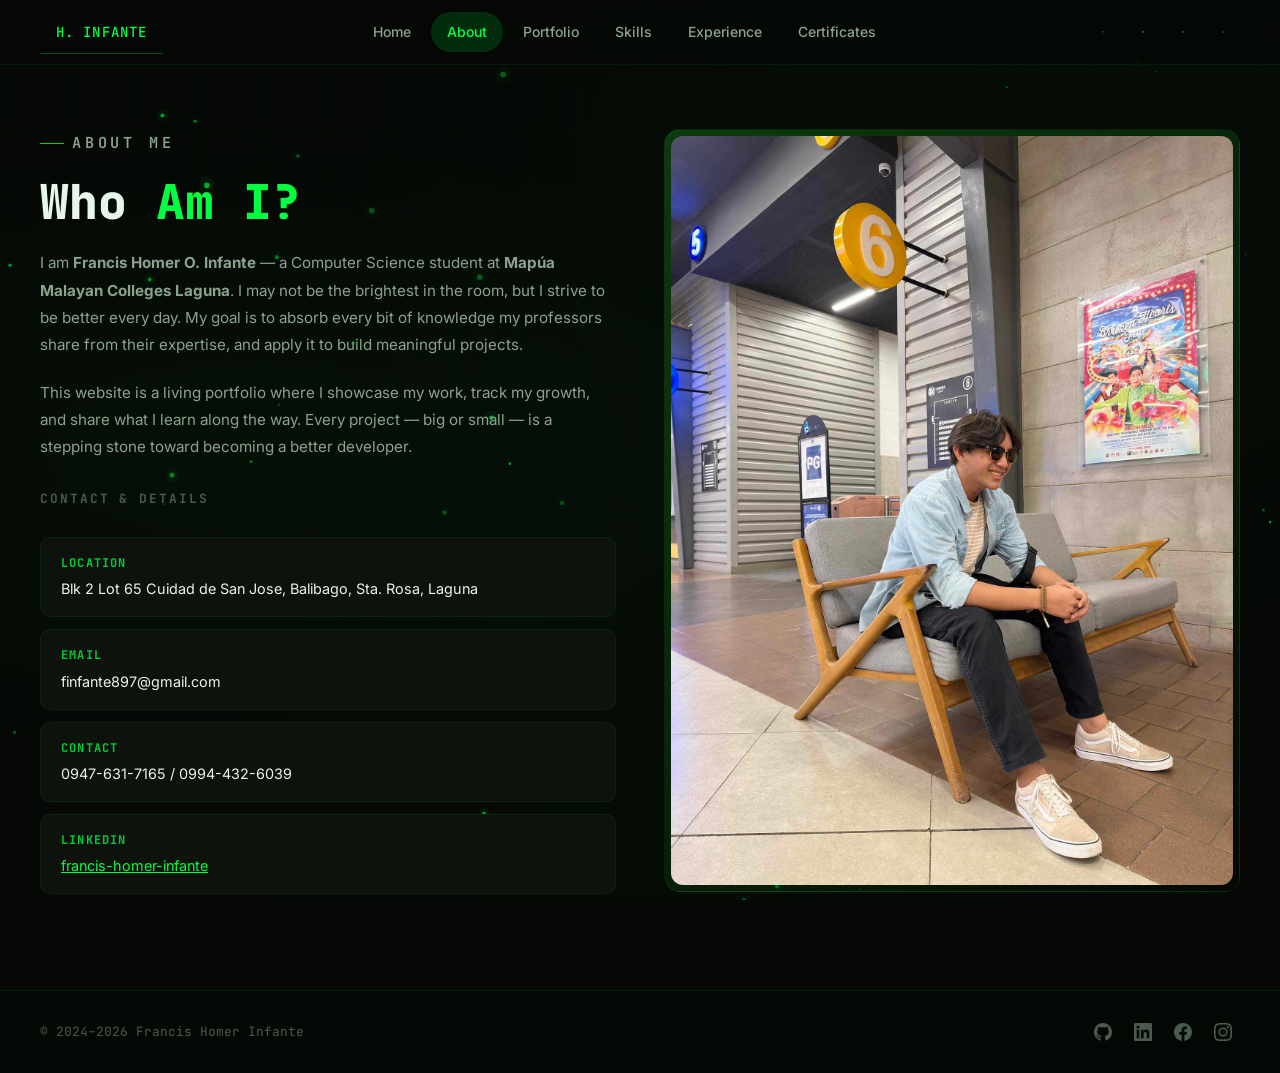
==== commit 5f183415: "chore: update project data" ====
--- a/about.html
+++ b/about.html
@@ -81,7 +81,7 @@
       </div>
     </div>
   </footer>
-  <script id="projects-data" type="application/json">{"lastUpdated":"2026-11-26T05:41:12.624Z","featured":[{"name":"HandCursorProject","description":"A computer vision project that tracks hand movements to control the cursor, exploring human-computer interaction through real-time gesture recognition.","language":"Python","tags":["Python","OpenCV","MediaPipe","Computer Vision"],"stars":0,"forks":0,"updatedAt":"2026-07-23T00:00:00Z","url":"https://github.com/FHOInfante/HandCursorProject","isExternal":false},{"name":"TerraPriceMobile","description":"A mobile application that tracks and compares prices across retailers, helping users find the best deals on products they care about.","language":"Python","tags":["Python","Kivy","Mobile","REST API"],"stars":0,"forks":0,"updatedAt":"2026-07-23T00:00:00Z","url":"https://github.com/FHOInfante/TerraPriceMobile","isExternal":false},{"name":"sams","description":"A Student Attendance and Monitoring System built with TypeScript. Tracks student attendance, generates reports, and provides real-time monitoring for classroom management.","language":"TypeScript","tags":["TypeScript","Node.js","Web App","Database"],"stars":2,"forks":0,"updatedAt":"2026-07-21T08:48:54Z","url":"https://github.com/kamachi-dev/sams","isExternal":false},{"name":"Camera-Attendance-App","description":"A facial recognition app for attendance tracking built with Python and OpenCV. Captures camera input to identify students and automatically log attendance into the SAMS system.","language":"Python","tags":["Python","OpenCV","Facial Recognition","Tkinter"],"stars":0,"forks":0,"updatedAt":"2026-07-14T00:00:00Z","url":"https://github.com/FHOInfante/Camera-Attendance-App","isExternal":false},{"name":"Avalia","description":"Avalia is an online cinema ticket booking system that allows users to browse movies, select showtimes, and reserve seats seamlessly. It is designed to provide a convenient and efficient movie booking experience.","language":"CSS","tags":["HTML","CSS","JavaScript","Web App"],"stars":0,"forks":2,"updatedAt":"2026-03-23T05:02:08Z","url":"https://github.com/mvillamante/Avalia","isExternal":true},{"name":"TwitterClone","description":"A Twitter clone called Vespera with a custom gradient-themed design. Features include user registration, login, tweeting, following, timelines, likes, and profiles. Built with HTML, CSS, JavaScript, and Node.js, deployed on Netlify.","language":"JavaScript","tags":["HTML","CSS","JavaScript","Node.js","Netlify"],"stars":0,"forks":1,"updatedAt":"2024-02-10T06:14:11Z","url":"https://github.com/mvillamante/TwitterClone","isExternal":false}],"projects":[{"name":"HandCursorProject","description":"A computer vision project that tracks hand movements to control the cursor, exploring human-computer interaction through real-time gesture recognition.","language":"Python","tags":["Python","OpenCV","MediaPipe","Computer Vision"],"stars":0,"forks":0,"updatedAt":"2026-07-23T00:00:00Z","url":"https://github.com/FHOInfante/HandCursorProject","isExternal":false},{"name":"TerraPriceMobile","description":"A mobile application that tracks and compares prices across retailers, helping users find the best deals on products they care about.","language":"Python","tags":["Python","Kivy","Mobile","REST API"],"stars":0,"forks":0,"updatedAt":"2026-07-23T00:00:00Z","url":"https://github.com/FHOInfante/TerraPriceMobile","isExternal":false},{"name":"sams","description":"A Student Attendance and Monitoring System built with TypeScript. Tracks student attendance, generates reports, and provides real-time monitoring for classroom management.","language":"TypeScript","tags":["TypeScript","Node.js","Web App","Database"],"stars":2,"forks":0,"updatedAt":"2026-07-21T08:48:54Z","url":"https://github.com/kamachi-dev/sams","isExternal":false},{"name":"Camera-Attendance-App","description":"A facial recognition app for attendance tracking built with Python and OpenCV. Captures camera input to identify students and automatically log attendance into the SAMS system.","language":"Python","tags":["Python","OpenCV","Facial Recognition","Tkinter"],"stars":0,"forks":0,"updatedAt":"2026-07-14T00:00:00Z","url":"https://github.com/FHOInfante/Camera-Attendance-App","isExternal":false},{"name":"Avalia","description":"Avalia is an online cinema ticket booking system that allows users to browse movies, select showtimes, and reserve seats seamlessly. It is designed to provide a convenient and efficient movie booking experience.","language":"CSS","tags":["HTML","CSS","JavaScript","Web App"],"stars":0,"forks":2,"updatedAt":"2026-03-23T05:02:08Z","url":"https://github.com/mvillamante/Avalia","isExternal":true},{"name":"TwitterClone","description":"A Twitter clone called Vespera with a custom gradient-themed design. Features include user registration, login, tweeting, following, timelines, likes, and profiles. Built with HTML, CSS, JavaScript, and Node.js, deployed on Netlify.","language":"JavaScript","tags":["HTML","CSS","JavaScript","Node.js","Netlify"],"stars":0,"forks":1,"updatedAt":"2024-02-10T06:14:11Z","url":"https://github.com/mvillamante/TwitterClone","isExternal":false}],"collaborations":[{"name":"Prof. Maria Santos","title":"CS Instructor","text":"Homer is a dedicated and curious learner. He approaches every challenge with determination and always seeks to understand the underlying principles."},{"name":"Juan Dela Cruz","title":"Classmate & Collaborator","text":"I had the pleasure of working with Homer on a group project. His attention to detail and ability to break down complex problems made him an invaluable team member."},{"name":"Engr. Robert Reyes","title":"Project Mentor","text":"Francis demonstrates strong analytical skills and a genuine passion for technology. He consistently goes above and beyond what is required."}],"certificates":[{"title":"Customer Centricity","issuer":"Wadhwani Foundation","description":"Learned customer-focused business strategies and how to build lasting customer relationships.","url":"Certificates/Wadhwani Foundation Certificate - 6a607f859ca40b8cfd703752.pdf","image":"website-photos/certificates/Wadhwani Foundation Certificate - Customer Centricity.jpg"},{"title":"Effective Speaking and Listening Skills","issuer":"Wadhwani Foundation","description":"Developed communication skills for effective verbal and non-verbal workplace interactions.","url":"Certificates/Wadhwani Foundation Certificate - 6a6080af9ca40b8cfd703b88.pdf","image":"website-photos/certificates/Wadhwani Foundation Certificate - Effective Speaking and Listening Skills.jpg"},{"title":"Finance Literacy","issuer":"Wadhwani Foundation","description":"Gained foundational knowledge in personal finance, budgeting, and financial planning.","url":"Certificates/Wadhwani Foundation Certificate - 6a60821b9ca40b8cfd70429e.pdf","image":"website-photos/certificates/Wadhwani Foundation Certificate - Finance Literacy.jpg"},{"title":"Impactful Writing Skills","issuer":"Wadhwani Foundation","description":"Mastered professional writing techniques for clear and persuasive business communication.","url":"Certificates/Wadhwani Foundation Certificate - 6a60dcc59ca40b8cfd71b5c9.pdf","image":"website-photos/certificates/Wadhwani Foundation Certificate - Impactful Writing Skills.jpg"},{"title":"Interpersonal Skills","issuer":"Wadhwani Foundation","description":"Built skills for effective teamwork, conflict resolution, and professional relationship management.","url":"Certificates/Wadhwani Foundation Certificate - 6a60dd899ca40b8cfd71b815.pdf","image":"website-photos/certificates/Wadhwani Foundation Certificate - Interpersonal Skills.jpg"},{"title":"Introduction to Entrepreneurship","issuer":"Wadhwani Foundation","description":"Explored the fundamentals of starting and managing a business venture.","url":"Certificates/Wadhwani Foundation Certificate - 6a60de3d9ca40b8cfd71bae3.pdf","image":"website-photos/certificates/Wadhwani Foundation Certificate - Introduction to Entrepreneurship.jpg"},{"title":"Online Communication and Data Security","issuer":"Wadhwani Foundation","description":"Learned best practices for secure online communication and data protection.","url":"Certificates/Wadhwani Foundation Certificate - 6a60dfdc9ca40b8cfd71bf9d.pdf","image":"website-photos/certificates/Wadhwani Foundation Certificate - Online Communication and Data Security.jpg"},{"title":"Problem Solving and Innovation","issuer":"Wadhwani Foundation","description":"Developed analytical thinking and creative problem-solving approaches for real-world challenges.","url":"Certificates/Wadhwani Foundation Certificate - 6a60e3149ca40b8cfd71c6db.pdf","image":"website-photos/certificates/Wadhwani Foundation Certificate - Problem Solving and Innovation.jpg"},{"title":"Professionalism","issuer":"Wadhwani Foundation","description":"Understood professional conduct, workplace ethics, and career development strategies.","url":"Certificates/Wadhwani Foundation Certificate - 6a61cd6c9ca40b8cfd74b287.pdf","image":"website-photos/certificates/Wadhwani Foundation Certificate - Professionalism.jpg"},{"title":"Self-Management","issuer":"Wadhwani Foundation","description":"Learned time management, goal setting, and personal productivity techniques.","url":"Certificates/Wadhwani Foundation Certificate - 6a61ce649ca40b8cfd74b5a9.pdf","image":"website-photos/certificates/Wadhwani Foundation Certificate - Self-Management.jpg"},{"title":"Self-Presentation","issuer":"Wadhwani Foundation","description":"Mastered personal branding and professional presentation skills for career success.","url":"Certificates/Wadhwani Foundation Certificate - 6a61cf169ca40b8cfd74b939.pdf","image":"website-photos/certificates/Wadhwani Foundation Certificate - Self-Presentation.jpg"},{"title":"Start-up Mindset","issuer":"Wadhwani Foundation","description":"Cultivated an entrepreneurial mindset with focus on innovation and opportunity recognition.","url":"Certificates/Wadhwani Foundation Certificate - 6a61cfd89ca40b8cfd74bf15.pdf","image":"website-photos/certificates/Wadhwani Foundation Certificate - Start-up Mindset.jpg"},{"title":"Work Productivity Tools","issuer":"Wadhwani Foundation","description":"Gained proficiency in modern productivity tools for efficient workplace collaboration.","url":"Certificates/Wadhwani Foundation Certificate - 6a61d0509ca40b8cfd74c211.pdf","image":"website-photos/certificates/Wadhwani Foundation Certificate - Work Productivity Tools.jpg"},{"title":"IBM Machine Learning","issuer":"Coursera","description":"Comprehensive ML course covering regression, classification, clustering, and recommendation systems.","url":"website-photos/certificates/Coursera_IBM_Machine_Learning-page-1.png","image":"website-photos/certificates/Coursera_IBM_Machine_Learning-page-1.png"},{"title":"Machine Learning","issuer":"Coursera","description":"Stanford-based course covering supervised learning, unsupervised learning, and best practices.","url":"website-photos/certificates/Coursera_Machine_Learning-page-1.png","image":"website-photos/certificates/Coursera_Machine_Learning-page-1.png"},{"title":"IBM AI Developer","issuer":"Coursera","description":"Professional certificate covering building and deploying AI applications with IBM tools.","url":"website-photos/certificates/Coursera IBM AI Developer.jpg","image":"website-photos/certificates/Coursera IBM AI Developer.jpg"}],"skills":[{"name":"Python","icon":"https://cdn.jsdelivr.net/gh/devicons/devicon/icons/python/python-original.svg","category":"Languages"},{"name":"JavaScript","icon":"https://cdn.jsdelivr.net/gh/devicons/devicon/icons/javascript/javascript-original.svg","category":"Languages"},{"name":"TypeScript","icon":"https://cdn.jsdelivr.net/gh/devicons/devicon/icons/typescript/typescript-original.svg","category":"Languages"},{"name":"HTML5","icon":"https://cdn.jsdelivr.net/gh/devicons/devicon/icons/html5/html5-original.svg","category":"Languages"},{"name":"CSS3","icon":"https://cdn.jsdelivr.net/gh/devicons/devicon/icons/css3/css3-original.svg","category":"Languages"},{"name":"C#","icon":"https://cdn.jsdelivr.net/gh/devicons/devicon/icons/csharp/csharp-original.svg","category":"Languages"},{"name":"MySQL","icon":"https://cdn.jsdelivr.net/gh/devicons/devicon/icons/mysql/mysql-original.svg","category":"Databases"},{"name":"PostgreSQL","icon":"https://cdn.jsdelivr.net/gh/devicons/devicon/icons/postgresql/postgresql-original.svg","category":"Databases"},{"name":"Git","icon":"https://cdn.jsdelivr.net/gh/devicons/devicon/icons/git/git-original.svg","category":"Tools"},{"name":"VS Code","icon":"https://cdn.jsdelivr.net/gh/devicons/devicon/icons/visualstudio/visualstudio-plain.svg","category":"Tools"},{"name":"Android Studio","icon":"https://cdn.jsdelivr.net/gh/devicons/devicon/icons/android/android-original.svg","category":"Tools"},{"name":"XAMPP","icon":"https://cdn.jsdelivr.net/gh/devicons/devicon/icons/apache/apache-original.svg","category":"Tools"},{"name":"Postman","icon":"https://cdn.jsdelivr.net/gh/devicons/devicon/icons/postman/postman-original.svg","category":"Tools"}]}</script>
+  <script id="projects-data" type="application/json">{"lastUpdated":"2026-11-27T05:35:19.902Z","featured":[{"name":"HandCursorProject","description":"A computer vision project that tracks hand movements to control the cursor, exploring human-computer interaction through real-time gesture recognition.","language":"Python","tags":["Python","OpenCV","MediaPipe","Computer Vision"],"stars":0,"forks":0,"updatedAt":"2026-07-23T00:00:00Z","url":"https://github.com/FHOInfante/HandCursorProject","isExternal":false},{"name":"TerraPriceMobile","description":"A mobile application that tracks and compares prices across retailers, helping users find the best deals on products they care about.","language":"Python","tags":["Python","Kivy","Mobile","REST API"],"stars":0,"forks":0,"updatedAt":"2026-07-23T00:00:00Z","url":"https://github.com/FHOInfante/TerraPriceMobile","isExternal":false},{"name":"sams","description":"A Student Attendance and Monitoring System built with TypeScript. Tracks student attendance, generates reports, and provides real-time monitoring for classroom management.","language":"TypeScript","tags":["TypeScript","Node.js","Web App","Database"],"stars":2,"forks":0,"updatedAt":"2026-07-21T08:48:54Z","url":"https://github.com/kamachi-dev/sams","isExternal":false},{"name":"Camera-Attendance-App","description":"A facial recognition app for attendance tracking built with Python and OpenCV. Captures camera input to identify students and automatically log attendance into the SAMS system.","language":"Python","tags":["Python","OpenCV","Facial Recognition","Tkinter"],"stars":0,"forks":0,"updatedAt":"2026-07-14T00:00:00Z","url":"https://github.com/FHOInfante/Camera-Attendance-App","isExternal":false},{"name":"Avalia","description":"Avalia is an online cinema ticket booking system that allows users to browse movies, select showtimes, and reserve seats seamlessly. It is designed to provide a convenient and efficient movie booking experience.","language":"CSS","tags":["HTML","CSS","JavaScript","Web App"],"stars":0,"forks":2,"updatedAt":"2026-03-23T05:02:08Z","url":"https://github.com/mvillamante/Avalia","isExternal":true},{"name":"TwitterClone","description":"A Twitter clone called Vespera with a custom gradient-themed design. Features include user registration, login, tweeting, following, timelines, likes, and profiles. Built with HTML, CSS, JavaScript, and Node.js, deployed on Netlify.","language":"JavaScript","tags":["HTML","CSS","JavaScript","Node.js","Netlify"],"stars":0,"forks":1,"updatedAt":"2024-02-10T06:14:11Z","url":"https://github.com/mvillamante/TwitterClone","isExternal":false}],"projects":[{"name":"HandCursorProject","description":"A computer vision project that tracks hand movements to control the cursor, exploring human-computer interaction through real-time gesture recognition.","language":"Python","tags":["Python","OpenCV","MediaPipe","Computer Vision"],"stars":0,"forks":0,"updatedAt":"2026-07-23T00:00:00Z","url":"https://github.com/FHOInfante/HandCursorProject","isExternal":false},{"name":"TerraPriceMobile","description":"A mobile application that tracks and compares prices across retailers, helping users find the best deals on products they care about.","language":"Python","tags":["Python","Kivy","Mobile","REST API"],"stars":0,"forks":0,"updatedAt":"2026-07-23T00:00:00Z","url":"https://github.com/FHOInfante/TerraPriceMobile","isExternal":false},{"name":"sams","description":"A Student Attendance and Monitoring System built with TypeScript. Tracks student attendance, generates reports, and provides real-time monitoring for classroom management.","language":"TypeScript","tags":["TypeScript","Node.js","Web App","Database"],"stars":2,"forks":0,"updatedAt":"2026-07-21T08:48:54Z","url":"https://github.com/kamachi-dev/sams","isExternal":false},{"name":"Camera-Attendance-App","description":"A facial recognition app for attendance tracking built with Python and OpenCV. Captures camera input to identify students and automatically log attendance into the SAMS system.","language":"Python","tags":["Python","OpenCV","Facial Recognition","Tkinter"],"stars":0,"forks":0,"updatedAt":"2026-07-14T00:00:00Z","url":"https://github.com/FHOInfante/Camera-Attendance-App","isExternal":false},{"name":"Avalia","description":"Avalia is an online cinema ticket booking system that allows users to browse movies, select showtimes, and reserve seats seamlessly. It is designed to provide a convenient and efficient movie booking experience.","language":"CSS","tags":["HTML","CSS","JavaScript","Web App"],"stars":0,"forks":2,"updatedAt":"2026-03-23T05:02:08Z","url":"https://github.com/mvillamante/Avalia","isExternal":true},{"name":"TwitterClone","description":"A Twitter clone called Vespera with a custom gradient-themed design. Features include user registration, login, tweeting, following, timelines, likes, and profiles. Built with HTML, CSS, JavaScript, and Node.js, deployed on Netlify.","language":"JavaScript","tags":["HTML","CSS","JavaScript","Node.js","Netlify"],"stars":0,"forks":1,"updatedAt":"2024-02-10T06:14:11Z","url":"https://github.com/mvillamante/TwitterClone","isExternal":false}],"collaborations":[{"name":"Prof. Maria Santos","title":"CS Instructor","text":"Homer is a dedicated and curious learner. He approaches every challenge with determination and always seeks to understand the underlying principles."},{"name":"Juan Dela Cruz","title":"Classmate & Collaborator","text":"I had the pleasure of working with Homer on a group project. His attention to detail and ability to break down complex problems made him an invaluable team member."},{"name":"Engr. Robert Reyes","title":"Project Mentor","text":"Francis demonstrates strong analytical skills and a genuine passion for technology. He consistently goes above and beyond what is required."}],"certificates":[{"title":"Customer Centricity","issuer":"Wadhwani Foundation","description":"Learned customer-focused business strategies and how to build lasting customer relationships.","url":"Certificates/Wadhwani Foundation Certificate - 6a607f859ca40b8cfd703752.pdf","image":"website-photos/certificates/Wadhwani Foundation Certificate - Customer Centricity.jpg"},{"title":"Effective Speaking and Listening Skills","issuer":"Wadhwani Foundation","description":"Developed communication skills for effective verbal and non-verbal workplace interactions.","url":"Certificates/Wadhwani Foundation Certificate - 6a6080af9ca40b8cfd703b88.pdf","image":"website-photos/certificates/Wadhwani Foundation Certificate - Effective Speaking and Listening Skills.jpg"},{"title":"Finance Literacy","issuer":"Wadhwani Foundation","description":"Gained foundational knowledge in personal finance, budgeting, and financial planning.","url":"Certificates/Wadhwani Foundation Certificate - 6a60821b9ca40b8cfd70429e.pdf","image":"website-photos/certificates/Wadhwani Foundation Certificate - Finance Literacy.jpg"},{"title":"Impactful Writing Skills","issuer":"Wadhwani Foundation","description":"Mastered professional writing techniques for clear and persuasive business communication.","url":"Certificates/Wadhwani Foundation Certificate - 6a60dcc59ca40b8cfd71b5c9.pdf","image":"website-photos/certificates/Wadhwani Foundation Certificate - Impactful Writing Skills.jpg"},{"title":"Interpersonal Skills","issuer":"Wadhwani Foundation","description":"Built skills for effective teamwork, conflict resolution, and professional relationship management.","url":"Certificates/Wadhwani Foundation Certificate - 6a60dd899ca40b8cfd71b815.pdf","image":"website-photos/certificates/Wadhwani Foundation Certificate - Interpersonal Skills.jpg"},{"title":"Introduction to Entrepreneurship","issuer":"Wadhwani Foundation","description":"Explored the fundamentals of starting and managing a business venture.","url":"Certificates/Wadhwani Foundation Certificate - 6a60de3d9ca40b8cfd71bae3.pdf","image":"website-photos/certificates/Wadhwani Foundation Certificate - Introduction to Entrepreneurship.jpg"},{"title":"Online Communication and Data Security","issuer":"Wadhwani Foundation","description":"Learned best practices for secure online communication and data protection.","url":"Certificates/Wadhwani Foundation Certificate - 6a60dfdc9ca40b8cfd71bf9d.pdf","image":"website-photos/certificates/Wadhwani Foundation Certificate - Online Communication and Data Security.jpg"},{"title":"Problem Solving and Innovation","issuer":"Wadhwani Foundation","description":"Developed analytical thinking and creative problem-solving approaches for real-world challenges.","url":"Certificates/Wadhwani Foundation Certificate - 6a60e3149ca40b8cfd71c6db.pdf","image":"website-photos/certificates/Wadhwani Foundation Certificate - Problem Solving and Innovation.jpg"},{"title":"Professionalism","issuer":"Wadhwani Foundation","description":"Understood professional conduct, workplace ethics, and career development strategies.","url":"Certificates/Wadhwani Foundation Certificate - 6a61cd6c9ca40b8cfd74b287.pdf","image":"website-photos/certificates/Wadhwani Foundation Certificate - Professionalism.jpg"},{"title":"Self-Management","issuer":"Wadhwani Foundation","description":"Learned time management, goal setting, and personal productivity techniques.","url":"Certificates/Wadhwani Foundation Certificate - 6a61ce649ca40b8cfd74b5a9.pdf","image":"website-photos/certificates/Wadhwani Foundation Certificate - Self-Management.jpg"},{"title":"Self-Presentation","issuer":"Wadhwani Foundation","description":"Mastered personal branding and professional presentation skills for career success.","url":"Certificates/Wadhwani Foundation Certificate - 6a61cf169ca40b8cfd74b939.pdf","image":"website-photos/certificates/Wadhwani Foundation Certificate - Self-Presentation.jpg"},{"title":"Start-up Mindset","issuer":"Wadhwani Foundation","description":"Cultivated an entrepreneurial mindset with focus on innovation and opportunity recognition.","url":"Certificates/Wadhwani Foundation Certificate - 6a61cfd89ca40b8cfd74bf15.pdf","image":"website-photos/certificates/Wadhwani Foundation Certificate - Start-up Mindset.jpg"},{"title":"Work Productivity Tools","issuer":"Wadhwani Foundation","description":"Gained proficiency in modern productivity tools for efficient workplace collaboration.","url":"Certificates/Wadhwani Foundation Certificate - 6a61d0509ca40b8cfd74c211.pdf","image":"website-photos/certificates/Wadhwani Foundation Certificate - Work Productivity Tools.jpg"},{"title":"IBM Machine Learning","issuer":"Coursera","description":"Comprehensive ML course covering regression, classification, clustering, and recommendation systems.","url":"website-photos/certificates/Coursera_IBM_Machine_Learning-page-1.png","image":"website-photos/certificates/Coursera_IBM_Machine_Learning-page-1.png"},{"title":"Machine Learning","issuer":"Coursera","description":"Stanford-based course covering supervised learning, unsupervised learning, and best practices.","url":"website-photos/certificates/Coursera_Machine_Learning-page-1.png","image":"website-photos/certificates/Coursera_Machine_Learning-page-1.png"},{"title":"IBM AI Developer","issuer":"Coursera","description":"Professional certificate covering building and deploying AI applications with IBM tools.","url":"website-photos/certificates/Coursera IBM AI Developer.jpg","image":"website-photos/certificates/Coursera IBM AI Developer.jpg"}],"skills":[{"name":"Python","icon":"https://cdn.jsdelivr.net/gh/devicons/devicon/icons/python/python-original.svg","category":"Languages"},{"name":"JavaScript","icon":"https://cdn.jsdelivr.net/gh/devicons/devicon/icons/javascript/javascript-original.svg","category":"Languages"},{"name":"TypeScript","icon":"https://cdn.jsdelivr.net/gh/devicons/devicon/icons/typescript/typescript-original.svg","category":"Languages"},{"name":"HTML5","icon":"https://cdn.jsdelivr.net/gh/devicons/devicon/icons/html5/html5-original.svg","category":"Languages"},{"name":"CSS3","icon":"https://cdn.jsdelivr.net/gh/devicons/devicon/icons/css3/css3-original.svg","category":"Languages"},{"name":"C#","icon":"https://cdn.jsdelivr.net/gh/devicons/devicon/icons/csharp/csharp-original.svg","category":"Languages"},{"name":"MySQL","icon":"https://cdn.jsdelivr.net/gh/devicons/devicon/icons/mysql/mysql-original.svg","category":"Databases"},{"name":"PostgreSQL","icon":"https://cdn.jsdelivr.net/gh/devicons/devicon/icons/postgresql/postgresql-original.svg","category":"Databases"},{"name":"Git","icon":"https://cdn.jsdelivr.net/gh/devicons/devicon/icons/git/git-original.svg","category":"Tools"},{"name":"VS Code","icon":"https://cdn.jsdelivr.net/gh/devicons/devicon/icons/visualstudio/visualstudio-plain.svg","category":"Tools"},{"name":"Android Studio","icon":"https://cdn.jsdelivr.net/gh/devicons/devicon/icons/android/android-original.svg","category":"Tools"},{"name":"XAMPP","icon":"https://cdn.jsdelivr.net/gh/devicons/devicon/icons/apache/apache-original.svg","category":"Tools"},{"name":"Postman","icon":"https://cdn.jsdelivr.net/gh/devicons/devicon/icons/postman/postman-original.svg","category":"Tools"}]}</script>
   <script src="bg-animation.js"></script>
 </body>
 </html>
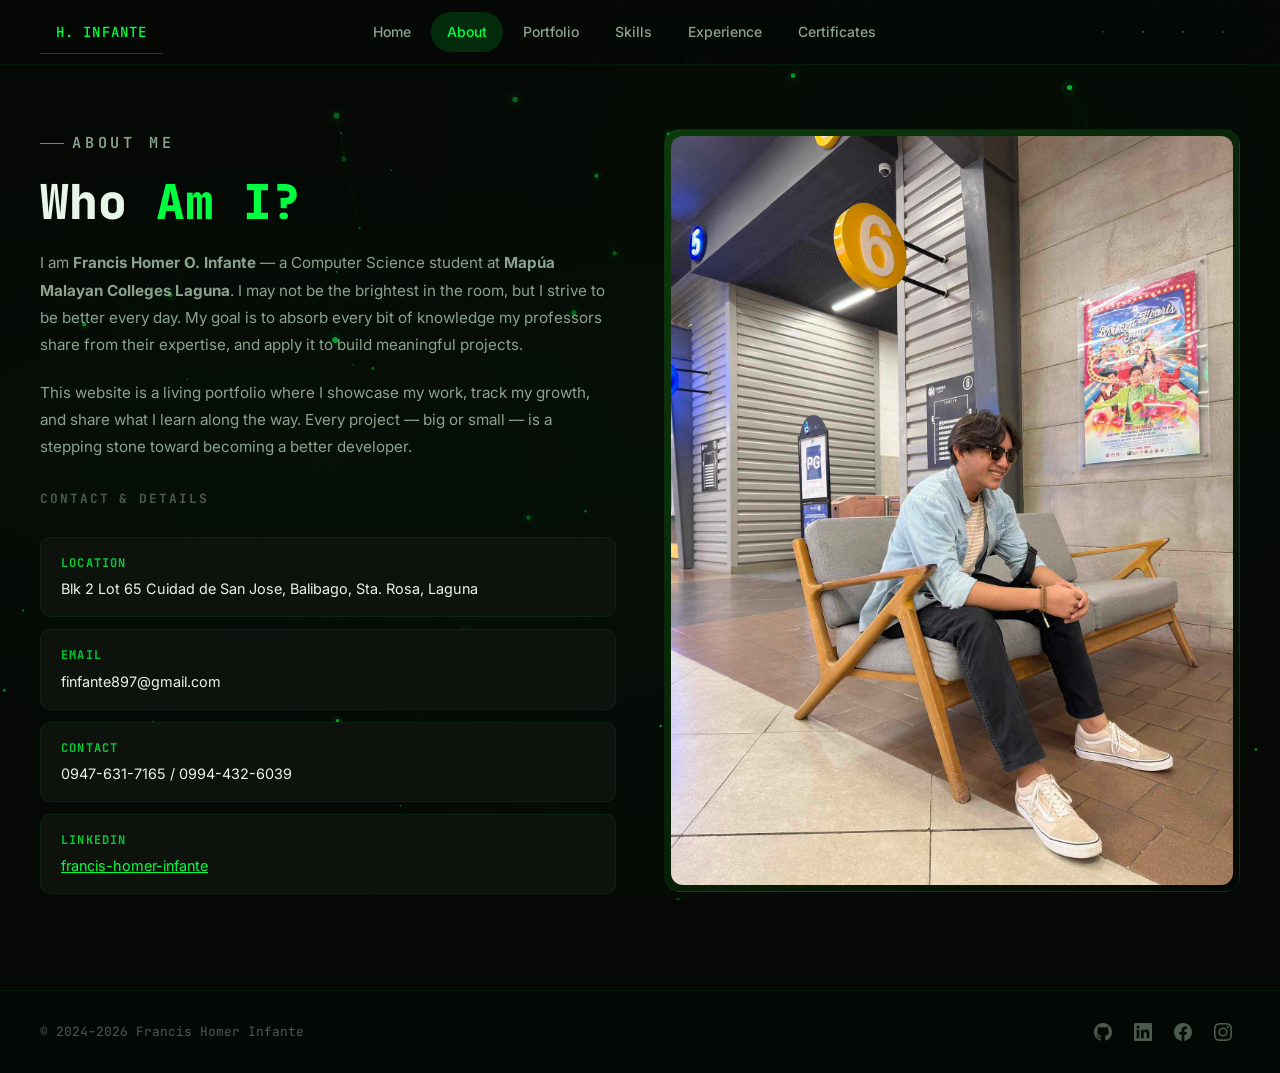
==== commit 8745fba7: "chore: update project data" ====
--- a/about.html
+++ b/about.html
@@ -81,7 +81,7 @@
       </div>
     </div>
   </footer>
-  <script id="projects-data" type="application/json">{"lastUpdated":"2026-11-27T05:35:19.902Z","featured":[{"name":"HandCursorProject","description":"A computer vision project that tracks hand movements to control the cursor, exploring human-computer interaction through real-time gesture recognition.","language":"Python","tags":["Python","OpenCV","MediaPipe","Computer Vision"],"stars":0,"forks":0,"updatedAt":"2026-07-23T00:00:00Z","url":"https://github.com/FHOInfante/HandCursorProject","isExternal":false},{"name":"TerraPriceMobile","description":"A mobile application that tracks and compares prices across retailers, helping users find the best deals on products they care about.","language":"Python","tags":["Python","Kivy","Mobile","REST API"],"stars":0,"forks":0,"updatedAt":"2026-07-23T00:00:00Z","url":"https://github.com/FHOInfante/TerraPriceMobile","isExternal":false},{"name":"sams","description":"A Student Attendance and Monitoring System built with TypeScript. Tracks student attendance, generates reports, and provides real-time monitoring for classroom management.","language":"TypeScript","tags":["TypeScript","Node.js","Web App","Database"],"stars":2,"forks":0,"updatedAt":"2026-07-21T08:48:54Z","url":"https://github.com/kamachi-dev/sams","isExternal":false},{"name":"Camera-Attendance-App","description":"A facial recognition app for attendance tracking built with Python and OpenCV. Captures camera input to identify students and automatically log attendance into the SAMS system.","language":"Python","tags":["Python","OpenCV","Facial Recognition","Tkinter"],"stars":0,"forks":0,"updatedAt":"2026-07-14T00:00:00Z","url":"https://github.com/FHOInfante/Camera-Attendance-App","isExternal":false},{"name":"Avalia","description":"Avalia is an online cinema ticket booking system that allows users to browse movies, select showtimes, and reserve seats seamlessly. It is designed to provide a convenient and efficient movie booking experience.","language":"CSS","tags":["HTML","CSS","JavaScript","Web App"],"stars":0,"forks":2,"updatedAt":"2026-03-23T05:02:08Z","url":"https://github.com/mvillamante/Avalia","isExternal":true},{"name":"TwitterClone","description":"A Twitter clone called Vespera with a custom gradient-themed design. Features include user registration, login, tweeting, following, timelines, likes, and profiles. Built with HTML, CSS, JavaScript, and Node.js, deployed on Netlify.","language":"JavaScript","tags":["HTML","CSS","JavaScript","Node.js","Netlify"],"stars":0,"forks":1,"updatedAt":"2024-02-10T06:14:11Z","url":"https://github.com/mvillamante/TwitterClone","isExternal":false}],"projects":[{"name":"HandCursorProject","description":"A computer vision project that tracks hand movements to control the cursor, exploring human-computer interaction through real-time gesture recognition.","language":"Python","tags":["Python","OpenCV","MediaPipe","Computer Vision"],"stars":0,"forks":0,"updatedAt":"2026-07-23T00:00:00Z","url":"https://github.com/FHOInfante/HandCursorProject","isExternal":false},{"name":"TerraPriceMobile","description":"A mobile application that tracks and compares prices across retailers, helping users find the best deals on products they care about.","language":"Python","tags":["Python","Kivy","Mobile","REST API"],"stars":0,"forks":0,"updatedAt":"2026-07-23T00:00:00Z","url":"https://github.com/FHOInfante/TerraPriceMobile","isExternal":false},{"name":"sams","description":"A Student Attendance and Monitoring System built with TypeScript. Tracks student attendance, generates reports, and provides real-time monitoring for classroom management.","language":"TypeScript","tags":["TypeScript","Node.js","Web App","Database"],"stars":2,"forks":0,"updatedAt":"2026-07-21T08:48:54Z","url":"https://github.com/kamachi-dev/sams","isExternal":false},{"name":"Camera-Attendance-App","description":"A facial recognition app for attendance tracking built with Python and OpenCV. Captures camera input to identify students and automatically log attendance into the SAMS system.","language":"Python","tags":["Python","OpenCV","Facial Recognition","Tkinter"],"stars":0,"forks":0,"updatedAt":"2026-07-14T00:00:00Z","url":"https://github.com/FHOInfante/Camera-Attendance-App","isExternal":false},{"name":"Avalia","description":"Avalia is an online cinema ticket booking system that allows users to browse movies, select showtimes, and reserve seats seamlessly. It is designed to provide a convenient and efficient movie booking experience.","language":"CSS","tags":["HTML","CSS","JavaScript","Web App"],"stars":0,"forks":2,"updatedAt":"2026-03-23T05:02:08Z","url":"https://github.com/mvillamante/Avalia","isExternal":true},{"name":"TwitterClone","description":"A Twitter clone called Vespera with a custom gradient-themed design. Features include user registration, login, tweeting, following, timelines, likes, and profiles. Built with HTML, CSS, JavaScript, and Node.js, deployed on Netlify.","language":"JavaScript","tags":["HTML","CSS","JavaScript","Node.js","Netlify"],"stars":0,"forks":1,"updatedAt":"2024-02-10T06:14:11Z","url":"https://github.com/mvillamante/TwitterClone","isExternal":false}],"collaborations":[{"name":"Prof. Maria Santos","title":"CS Instructor","text":"Homer is a dedicated and curious learner. He approaches every challenge with determination and always seeks to understand the underlying principles."},{"name":"Juan Dela Cruz","title":"Classmate & Collaborator","text":"I had the pleasure of working with Homer on a group project. His attention to detail and ability to break down complex problems made him an invaluable team member."},{"name":"Engr. Robert Reyes","title":"Project Mentor","text":"Francis demonstrates strong analytical skills and a genuine passion for technology. He consistently goes above and beyond what is required."}],"certificates":[{"title":"Customer Centricity","issuer":"Wadhwani Foundation","description":"Learned customer-focused business strategies and how to build lasting customer relationships.","url":"Certificates/Wadhwani Foundation Certificate - 6a607f859ca40b8cfd703752.pdf","image":"website-photos/certificates/Wadhwani Foundation Certificate - Customer Centricity.jpg"},{"title":"Effective Speaking and Listening Skills","issuer":"Wadhwani Foundation","description":"Developed communication skills for effective verbal and non-verbal workplace interactions.","url":"Certificates/Wadhwani Foundation Certificate - 6a6080af9ca40b8cfd703b88.pdf","image":"website-photos/certificates/Wadhwani Foundation Certificate - Effective Speaking and Listening Skills.jpg"},{"title":"Finance Literacy","issuer":"Wadhwani Foundation","description":"Gained foundational knowledge in personal finance, budgeting, and financial planning.","url":"Certificates/Wadhwani Foundation Certificate - 6a60821b9ca40b8cfd70429e.pdf","image":"website-photos/certificates/Wadhwani Foundation Certificate - Finance Literacy.jpg"},{"title":"Impactful Writing Skills","issuer":"Wadhwani Foundation","description":"Mastered professional writing techniques for clear and persuasive business communication.","url":"Certificates/Wadhwani Foundation Certificate - 6a60dcc59ca40b8cfd71b5c9.pdf","image":"website-photos/certificates/Wadhwani Foundation Certificate - Impactful Writing Skills.jpg"},{"title":"Interpersonal Skills","issuer":"Wadhwani Foundation","description":"Built skills for effective teamwork, conflict resolution, and professional relationship management.","url":"Certificates/Wadhwani Foundation Certificate - 6a60dd899ca40b8cfd71b815.pdf","image":"website-photos/certificates/Wadhwani Foundation Certificate - Interpersonal Skills.jpg"},{"title":"Introduction to Entrepreneurship","issuer":"Wadhwani Foundation","description":"Explored the fundamentals of starting and managing a business venture.","url":"Certificates/Wadhwani Foundation Certificate - 6a60de3d9ca40b8cfd71bae3.pdf","image":"website-photos/certificates/Wadhwani Foundation Certificate - Introduction to Entrepreneurship.jpg"},{"title":"Online Communication and Data Security","issuer":"Wadhwani Foundation","description":"Learned best practices for secure online communication and data protection.","url":"Certificates/Wadhwani Foundation Certificate - 6a60dfdc9ca40b8cfd71bf9d.pdf","image":"website-photos/certificates/Wadhwani Foundation Certificate - Online Communication and Data Security.jpg"},{"title":"Problem Solving and Innovation","issuer":"Wadhwani Foundation","description":"Developed analytical thinking and creative problem-solving approaches for real-world challenges.","url":"Certificates/Wadhwani Foundation Certificate - 6a60e3149ca40b8cfd71c6db.pdf","image":"website-photos/certificates/Wadhwani Foundation Certificate - Problem Solving and Innovation.jpg"},{"title":"Professionalism","issuer":"Wadhwani Foundation","description":"Understood professional conduct, workplace ethics, and career development strategies.","url":"Certificates/Wadhwani Foundation Certificate - 6a61cd6c9ca40b8cfd74b287.pdf","image":"website-photos/certificates/Wadhwani Foundation Certificate - Professionalism.jpg"},{"title":"Self-Management","issuer":"Wadhwani Foundation","description":"Learned time management, goal setting, and personal productivity techniques.","url":"Certificates/Wadhwani Foundation Certificate - 6a61ce649ca40b8cfd74b5a9.pdf","image":"website-photos/certificates/Wadhwani Foundation Certificate - Self-Management.jpg"},{"title":"Self-Presentation","issuer":"Wadhwani Foundation","description":"Mastered personal branding and professional presentation skills for career success.","url":"Certificates/Wadhwani Foundation Certificate - 6a61cf169ca40b8cfd74b939.pdf","image":"website-photos/certificates/Wadhwani Foundation Certificate - Self-Presentation.jpg"},{"title":"Start-up Mindset","issuer":"Wadhwani Foundation","description":"Cultivated an entrepreneurial mindset with focus on innovation and opportunity recognition.","url":"Certificates/Wadhwani Foundation Certificate - 6a61cfd89ca40b8cfd74bf15.pdf","image":"website-photos/certificates/Wadhwani Foundation Certificate - Start-up Mindset.jpg"},{"title":"Work Productivity Tools","issuer":"Wadhwani Foundation","description":"Gained proficiency in modern productivity tools for efficient workplace collaboration.","url":"Certificates/Wadhwani Foundation Certificate - 6a61d0509ca40b8cfd74c211.pdf","image":"website-photos/certificates/Wadhwani Foundation Certificate - Work Productivity Tools.jpg"},{"title":"IBM Machine Learning","issuer":"Coursera","description":"Comprehensive ML course covering regression, classification, clustering, and recommendation systems.","url":"website-photos/certificates/Coursera_IBM_Machine_Learning-page-1.png","image":"website-photos/certificates/Coursera_IBM_Machine_Learning-page-1.png"},{"title":"Machine Learning","issuer":"Coursera","description":"Stanford-based course covering supervised learning, unsupervised learning, and best practices.","url":"website-photos/certificates/Coursera_Machine_Learning-page-1.png","image":"website-photos/certificates/Coursera_Machine_Learning-page-1.png"},{"title":"IBM AI Developer","issuer":"Coursera","description":"Professional certificate covering building and deploying AI applications with IBM tools.","url":"website-photos/certificates/Coursera IBM AI Developer.jpg","image":"website-photos/certificates/Coursera IBM AI Developer.jpg"}],"skills":[{"name":"Python","icon":"https://cdn.jsdelivr.net/gh/devicons/devicon/icons/python/python-original.svg","category":"Languages"},{"name":"JavaScript","icon":"https://cdn.jsdelivr.net/gh/devicons/devicon/icons/javascript/javascript-original.svg","category":"Languages"},{"name":"TypeScript","icon":"https://cdn.jsdelivr.net/gh/devicons/devicon/icons/typescript/typescript-original.svg","category":"Languages"},{"name":"HTML5","icon":"https://cdn.jsdelivr.net/gh/devicons/devicon/icons/html5/html5-original.svg","category":"Languages"},{"name":"CSS3","icon":"https://cdn.jsdelivr.net/gh/devicons/devicon/icons/css3/css3-original.svg","category":"Languages"},{"name":"C#","icon":"https://cdn.jsdelivr.net/gh/devicons/devicon/icons/csharp/csharp-original.svg","category":"Languages"},{"name":"MySQL","icon":"https://cdn.jsdelivr.net/gh/devicons/devicon/icons/mysql/mysql-original.svg","category":"Databases"},{"name":"PostgreSQL","icon":"https://cdn.jsdelivr.net/gh/devicons/devicon/icons/postgresql/postgresql-original.svg","category":"Databases"},{"name":"Git","icon":"https://cdn.jsdelivr.net/gh/devicons/devicon/icons/git/git-original.svg","category":"Tools"},{"name":"VS Code","icon":"https://cdn.jsdelivr.net/gh/devicons/devicon/icons/visualstudio/visualstudio-plain.svg","category":"Tools"},{"name":"Android Studio","icon":"https://cdn.jsdelivr.net/gh/devicons/devicon/icons/android/android-original.svg","category":"Tools"},{"name":"XAMPP","icon":"https://cdn.jsdelivr.net/gh/devicons/devicon/icons/apache/apache-original.svg","category":"Tools"},{"name":"Postman","icon":"https://cdn.jsdelivr.net/gh/devicons/devicon/icons/postman/postman-original.svg","category":"Tools"}]}</script>
+  <script id="projects-data" type="application/json">{"lastUpdated":"2026-11-28T05:12:17.031Z","featured":[{"name":"HandCursorProject","description":"A computer vision project that tracks hand movements to control the cursor, exploring human-computer interaction through real-time gesture recognition.","language":"Python","tags":["Python","OpenCV","MediaPipe","Computer Vision"],"stars":0,"forks":0,"updatedAt":"2026-07-23T00:00:00Z","url":"https://github.com/FHOInfante/HandCursorProject","isExternal":false},{"name":"TerraPriceMobile","description":"A mobile application that tracks and compares prices across retailers, helping users find the best deals on products they care about.","language":"Python","tags":["Python","Kivy","Mobile","REST API"],"stars":0,"forks":0,"updatedAt":"2026-07-23T00:00:00Z","url":"https://github.com/FHOInfante/TerraPriceMobile","isExternal":false},{"name":"sams","description":"A Student Attendance and Monitoring System built with TypeScript. Tracks student attendance, generates reports, and provides real-time monitoring for classroom management.","language":"TypeScript","tags":["TypeScript","Node.js","Web App","Database"],"stars":2,"forks":0,"updatedAt":"2026-07-21T08:48:54Z","url":"https://github.com/kamachi-dev/sams","isExternal":false},{"name":"Camera-Attendance-App","description":"A facial recognition app for attendance tracking built with Python and OpenCV. Captures camera input to identify students and automatically log attendance into the SAMS system.","language":"Python","tags":["Python","OpenCV","Facial Recognition","Tkinter"],"stars":0,"forks":0,"updatedAt":"2026-07-14T00:00:00Z","url":"https://github.com/FHOInfante/Camera-Attendance-App","isExternal":false},{"name":"Avalia","description":"Avalia is an online cinema ticket booking system that allows users to browse movies, select showtimes, and reserve seats seamlessly. It is designed to provide a convenient and efficient movie booking experience.","language":"CSS","tags":["HTML","CSS","JavaScript","Web App"],"stars":0,"forks":2,"updatedAt":"2026-03-23T05:02:08Z","url":"https://github.com/mvillamante/Avalia","isExternal":true},{"name":"TwitterClone","description":"A Twitter clone called Vespera with a custom gradient-themed design. Features include user registration, login, tweeting, following, timelines, likes, and profiles. Built with HTML, CSS, JavaScript, and Node.js, deployed on Netlify.","language":"JavaScript","tags":["HTML","CSS","JavaScript","Node.js","Netlify"],"stars":0,"forks":1,"updatedAt":"2024-02-10T06:14:11Z","url":"https://github.com/mvillamante/TwitterClone","isExternal":false}],"projects":[{"name":"HandCursorProject","description":"A computer vision project that tracks hand movements to control the cursor, exploring human-computer interaction through real-time gesture recognition.","language":"Python","tags":["Python","OpenCV","MediaPipe","Computer Vision"],"stars":0,"forks":0,"updatedAt":"2026-07-23T00:00:00Z","url":"https://github.com/FHOInfante/HandCursorProject","isExternal":false},{"name":"TerraPriceMobile","description":"A mobile application that tracks and compares prices across retailers, helping users find the best deals on products they care about.","language":"Python","tags":["Python","Kivy","Mobile","REST API"],"stars":0,"forks":0,"updatedAt":"2026-07-23T00:00:00Z","url":"https://github.com/FHOInfante/TerraPriceMobile","isExternal":false},{"name":"sams","description":"A Student Attendance and Monitoring System built with TypeScript. Tracks student attendance, generates reports, and provides real-time monitoring for classroom management.","language":"TypeScript","tags":["TypeScript","Node.js","Web App","Database"],"stars":2,"forks":0,"updatedAt":"2026-07-21T08:48:54Z","url":"https://github.com/kamachi-dev/sams","isExternal":false},{"name":"Camera-Attendance-App","description":"A facial recognition app for attendance tracking built with Python and OpenCV. Captures camera input to identify students and automatically log attendance into the SAMS system.","language":"Python","tags":["Python","OpenCV","Facial Recognition","Tkinter"],"stars":0,"forks":0,"updatedAt":"2026-07-14T00:00:00Z","url":"https://github.com/FHOInfante/Camera-Attendance-App","isExternal":false},{"name":"Avalia","description":"Avalia is an online cinema ticket booking system that allows users to browse movies, select showtimes, and reserve seats seamlessly. It is designed to provide a convenient and efficient movie booking experience.","language":"CSS","tags":["HTML","CSS","JavaScript","Web App"],"stars":0,"forks":2,"updatedAt":"2026-03-23T05:02:08Z","url":"https://github.com/mvillamante/Avalia","isExternal":true},{"name":"TwitterClone","description":"A Twitter clone called Vespera with a custom gradient-themed design. Features include user registration, login, tweeting, following, timelines, likes, and profiles. Built with HTML, CSS, JavaScript, and Node.js, deployed on Netlify.","language":"JavaScript","tags":["HTML","CSS","JavaScript","Node.js","Netlify"],"stars":0,"forks":1,"updatedAt":"2024-02-10T06:14:11Z","url":"https://github.com/mvillamante/TwitterClone","isExternal":false}],"collaborations":[{"name":"Prof. Maria Santos","title":"CS Instructor","text":"Homer is a dedicated and curious learner. He approaches every challenge with determination and always seeks to understand the underlying principles."},{"name":"Juan Dela Cruz","title":"Classmate & Collaborator","text":"I had the pleasure of working with Homer on a group project. His attention to detail and ability to break down complex problems made him an invaluable team member."},{"name":"Engr. Robert Reyes","title":"Project Mentor","text":"Francis demonstrates strong analytical skills and a genuine passion for technology. He consistently goes above and beyond what is required."}],"certificates":[{"title":"Customer Centricity","issuer":"Wadhwani Foundation","description":"Learned customer-focused business strategies and how to build lasting customer relationships.","url":"Certificates/Wadhwani Foundation Certificate - 6a607f859ca40b8cfd703752.pdf","image":"website-photos/certificates/Wadhwani Foundation Certificate - Customer Centricity.jpg"},{"title":"Effective Speaking and Listening Skills","issuer":"Wadhwani Foundation","description":"Developed communication skills for effective verbal and non-verbal workplace interactions.","url":"Certificates/Wadhwani Foundation Certificate - 6a6080af9ca40b8cfd703b88.pdf","image":"website-photos/certificates/Wadhwani Foundation Certificate - Effective Speaking and Listening Skills.jpg"},{"title":"Finance Literacy","issuer":"Wadhwani Foundation","description":"Gained foundational knowledge in personal finance, budgeting, and financial planning.","url":"Certificates/Wadhwani Foundation Certificate - 6a60821b9ca40b8cfd70429e.pdf","image":"website-photos/certificates/Wadhwani Foundation Certificate - Finance Literacy.jpg"},{"title":"Impactful Writing Skills","issuer":"Wadhwani Foundation","description":"Mastered professional writing techniques for clear and persuasive business communication.","url":"Certificates/Wadhwani Foundation Certificate - 6a60dcc59ca40b8cfd71b5c9.pdf","image":"website-photos/certificates/Wadhwani Foundation Certificate - Impactful Writing Skills.jpg"},{"title":"Interpersonal Skills","issuer":"Wadhwani Foundation","description":"Built skills for effective teamwork, conflict resolution, and professional relationship management.","url":"Certificates/Wadhwani Foundation Certificate - 6a60dd899ca40b8cfd71b815.pdf","image":"website-photos/certificates/Wadhwani Foundation Certificate - Interpersonal Skills.jpg"},{"title":"Introduction to Entrepreneurship","issuer":"Wadhwani Foundation","description":"Explored the fundamentals of starting and managing a business venture.","url":"Certificates/Wadhwani Foundation Certificate - 6a60de3d9ca40b8cfd71bae3.pdf","image":"website-photos/certificates/Wadhwani Foundation Certificate - Introduction to Entrepreneurship.jpg"},{"title":"Online Communication and Data Security","issuer":"Wadhwani Foundation","description":"Learned best practices for secure online communication and data protection.","url":"Certificates/Wadhwani Foundation Certificate - 6a60dfdc9ca40b8cfd71bf9d.pdf","image":"website-photos/certificates/Wadhwani Foundation Certificate - Online Communication and Data Security.jpg"},{"title":"Problem Solving and Innovation","issuer":"Wadhwani Foundation","description":"Developed analytical thinking and creative problem-solving approaches for real-world challenges.","url":"Certificates/Wadhwani Foundation Certificate - 6a60e3149ca40b8cfd71c6db.pdf","image":"website-photos/certificates/Wadhwani Foundation Certificate - Problem Solving and Innovation.jpg"},{"title":"Professionalism","issuer":"Wadhwani Foundation","description":"Understood professional conduct, workplace ethics, and career development strategies.","url":"Certificates/Wadhwani Foundation Certificate - 6a61cd6c9ca40b8cfd74b287.pdf","image":"website-photos/certificates/Wadhwani Foundation Certificate - Professionalism.jpg"},{"title":"Self-Management","issuer":"Wadhwani Foundation","description":"Learned time management, goal setting, and personal productivity techniques.","url":"Certificates/Wadhwani Foundation Certificate - 6a61ce649ca40b8cfd74b5a9.pdf","image":"website-photos/certificates/Wadhwani Foundation Certificate - Self-Management.jpg"},{"title":"Self-Presentation","issuer":"Wadhwani Foundation","description":"Mastered personal branding and professional presentation skills for career success.","url":"Certificates/Wadhwani Foundation Certificate - 6a61cf169ca40b8cfd74b939.pdf","image":"website-photos/certificates/Wadhwani Foundation Certificate - Self-Presentation.jpg"},{"title":"Start-up Mindset","issuer":"Wadhwani Foundation","description":"Cultivated an entrepreneurial mindset with focus on innovation and opportunity recognition.","url":"Certificates/Wadhwani Foundation Certificate - 6a61cfd89ca40b8cfd74bf15.pdf","image":"website-photos/certificates/Wadhwani Foundation Certificate - Start-up Mindset.jpg"},{"title":"Work Productivity Tools","issuer":"Wadhwani Foundation","description":"Gained proficiency in modern productivity tools for efficient workplace collaboration.","url":"Certificates/Wadhwani Foundation Certificate - 6a61d0509ca40b8cfd74c211.pdf","image":"website-photos/certificates/Wadhwani Foundation Certificate - Work Productivity Tools.jpg"},{"title":"IBM Machine Learning","issuer":"Coursera","description":"Comprehensive ML course covering regression, classification, clustering, and recommendation systems.","url":"website-photos/certificates/Coursera_IBM_Machine_Learning-page-1.png","image":"website-photos/certificates/Coursera_IBM_Machine_Learning-page-1.png"},{"title":"Machine Learning","issuer":"Coursera","description":"Stanford-based course covering supervised learning, unsupervised learning, and best practices.","url":"website-photos/certificates/Coursera_Machine_Learning-page-1.png","image":"website-photos/certificates/Coursera_Machine_Learning-page-1.png"},{"title":"IBM AI Developer","issuer":"Coursera","description":"Professional certificate covering building and deploying AI applications with IBM tools.","url":"website-photos/certificates/Coursera IBM AI Developer.jpg","image":"website-photos/certificates/Coursera IBM AI Developer.jpg"}],"skills":[{"name":"Python","icon":"https://cdn.jsdelivr.net/gh/devicons/devicon/icons/python/python-original.svg","category":"Languages"},{"name":"JavaScript","icon":"https://cdn.jsdelivr.net/gh/devicons/devicon/icons/javascript/javascript-original.svg","category":"Languages"},{"name":"TypeScript","icon":"https://cdn.jsdelivr.net/gh/devicons/devicon/icons/typescript/typescript-original.svg","category":"Languages"},{"name":"HTML5","icon":"https://cdn.jsdelivr.net/gh/devicons/devicon/icons/html5/html5-original.svg","category":"Languages"},{"name":"CSS3","icon":"https://cdn.jsdelivr.net/gh/devicons/devicon/icons/css3/css3-original.svg","category":"Languages"},{"name":"C#","icon":"https://cdn.jsdelivr.net/gh/devicons/devicon/icons/csharp/csharp-original.svg","category":"Languages"},{"name":"MySQL","icon":"https://cdn.jsdelivr.net/gh/devicons/devicon/icons/mysql/mysql-original.svg","category":"Databases"},{"name":"PostgreSQL","icon":"https://cdn.jsdelivr.net/gh/devicons/devicon/icons/postgresql/postgresql-original.svg","category":"Databases"},{"name":"Git","icon":"https://cdn.jsdelivr.net/gh/devicons/devicon/icons/git/git-original.svg","category":"Tools"},{"name":"VS Code","icon":"https://cdn.jsdelivr.net/gh/devicons/devicon/icons/visualstudio/visualstudio-plain.svg","category":"Tools"},{"name":"Android Studio","icon":"https://cdn.jsdelivr.net/gh/devicons/devicon/icons/android/android-original.svg","category":"Tools"},{"name":"XAMPP","icon":"https://cdn.jsdelivr.net/gh/devicons/devicon/icons/apache/apache-original.svg","category":"Tools"},{"name":"Postman","icon":"https://cdn.jsdelivr.net/gh/devicons/devicon/icons/postman/postman-original.svg","category":"Tools"}]}</script>
   <script src="bg-animation.js"></script>
 </body>
 </html>
